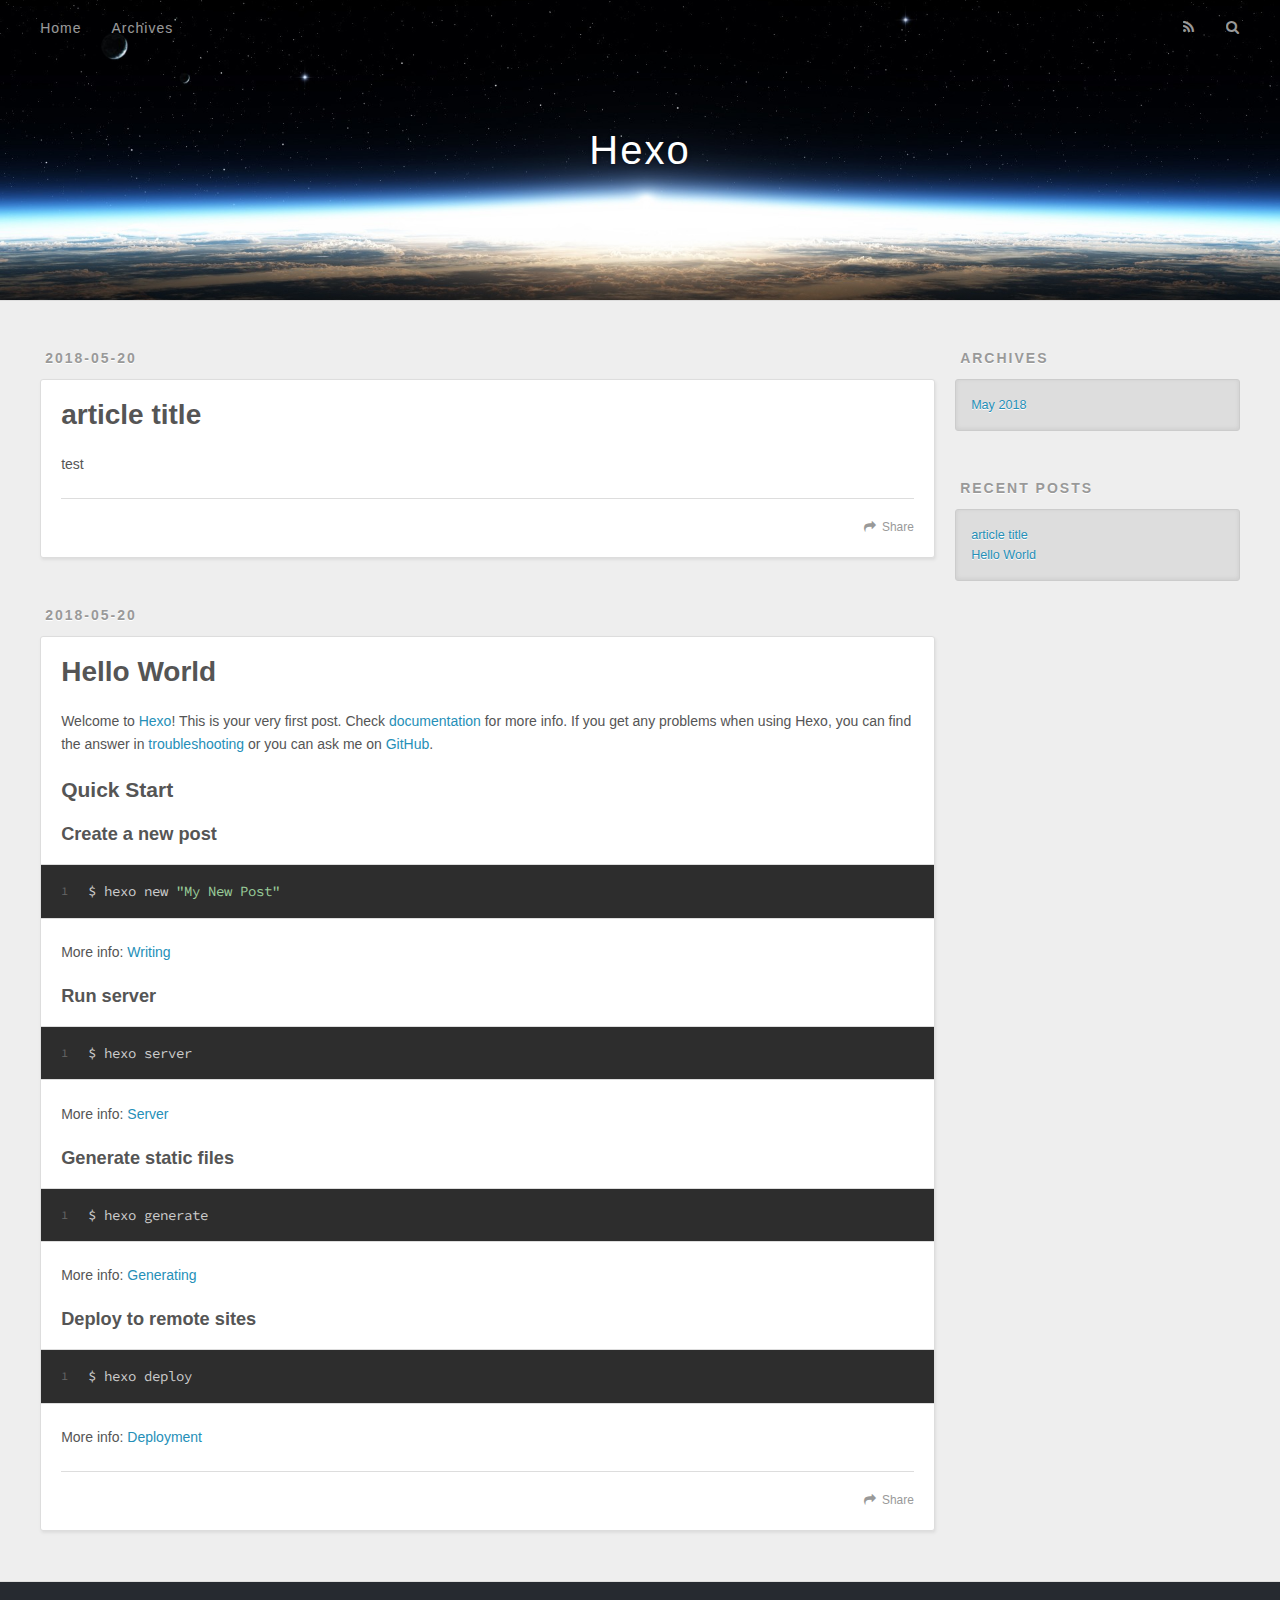
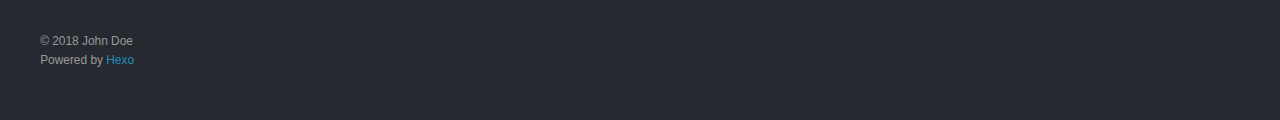
==== index.html @ f08190e4 "Site updated: 2018-05-20 13:40:08" ====
<!DOCTYPE html>
<html>
<head>
  <meta charset="utf-8">
  

  
  <title>Hexo</title>
  <meta name="viewport" content="width=device-width, initial-scale=1, maximum-scale=1">
  <meta property="og:type" content="website">
<meta property="og:title" content="Hexo">
<meta property="og:url" content="http://yoursite.com/index.html">
<meta property="og:site_name" content="Hexo">
<meta property="og:locale" content="default">
<meta name="twitter:card" content="summary">
<meta name="twitter:title" content="Hexo">
  
    <link rel="alternate" href="/atom.xml" title="Hexo" type="application/atom+xml">
  
  
    <link rel="icon" href="/favicon.png">
  
  
    <link href="//fonts.googleapis.com/css?family=Source+Code+Pro" rel="stylesheet" type="text/css">
  
  <link rel="stylesheet" href="/css/style.css">
</head>

<body>
  <div id="container">
    <div id="wrap">
      <header id="header">
  <div id="banner"></div>
  <div id="header-outer" class="outer">
    <div id="header-title" class="inner">
      <h1 id="logo-wrap">
        <a href="/" id="logo">Hexo</a>
      </h1>
      
    </div>
    <div id="header-inner" class="inner">
      <nav id="main-nav">
        <a id="main-nav-toggle" class="nav-icon"></a>
        
          <a class="main-nav-link" href="/">Home</a>
        
          <a class="main-nav-link" href="/archives">Archives</a>
        
      </nav>
      <nav id="sub-nav">
        
          <a id="nav-rss-link" class="nav-icon" href="/atom.xml" title="RSS Feed"></a>
        
        <a id="nav-search-btn" class="nav-icon" title="Search"></a>
      </nav>
      <div id="search-form-wrap">
        <form action="//google.com/search" method="get" accept-charset="UTF-8" class="search-form"><input type="search" name="q" class="search-form-input" placeholder="Search"><button type="submit" class="search-form-submit">&#xF002;</button><input type="hidden" name="sitesearch" value="http://yoursite.com"></form>
      </div>
    </div>
  </div>
</header>
      <div class="outer">
        <section id="main">
  
    <article id="post-article-title" class="article article-type-post" itemscope itemprop="blogPost">
  <div class="article-meta">
    <a href="/2018/05/20/article-title/" class="article-date">
  <time datetime="2018-05-20T03:40:12.000Z" itemprop="datePublished">2018-05-20</time>
</a>
    
  </div>
  <div class="article-inner">
    
    
      <header class="article-header">
        
  
    <h1 itemprop="name">
      <a class="article-title" href="/2018/05/20/article-title/">article title</a>
    </h1>
  

      </header>
    
    <div class="article-entry" itemprop="articleBody">
      
        <p>test</p>

      
    </div>
    <footer class="article-footer">
      <a data-url="http://yoursite.com/2018/05/20/article-title/" data-id="cjhee7h0900003k5gixv6c2bw" class="article-share-link">Share</a>
      
      
    </footer>
  </div>
  
</article>


  
    <article id="post-hello-world" class="article article-type-post" itemscope itemprop="blogPost">
  <div class="article-meta">
    <a href="/2018/05/20/hello-world/" class="article-date">
  <time datetime="2018-05-20T02:24:58.863Z" itemprop="datePublished">2018-05-20</time>
</a>
    
  </div>
  <div class="article-inner">
    
    
      <header class="article-header">
        
  
    <h1 itemprop="name">
      <a class="article-title" href="/2018/05/20/hello-world/">Hello World</a>
    </h1>
  

      </header>
    
    <div class="article-entry" itemprop="articleBody">
      
        <p>Welcome to <a href="https://hexo.io/" target="_blank" rel="noopener">Hexo</a>! This is your very first post. Check <a href="https://hexo.io/docs/" target="_blank" rel="noopener">documentation</a> for more info. If you get any problems when using Hexo, you can find the answer in <a href="https://hexo.io/docs/troubleshooting.html" target="_blank" rel="noopener">troubleshooting</a> or you can ask me on <a href="https://github.com/hexojs/hexo/issues" target="_blank" rel="noopener">GitHub</a>.</p>
<h2 id="Quick-Start"><a href="#Quick-Start" class="headerlink" title="Quick Start"></a>Quick Start</h2><h3 id="Create-a-new-post"><a href="#Create-a-new-post" class="headerlink" title="Create a new post"></a>Create a new post</h3><figure class="highlight bash"><table><tr><td class="gutter"><pre><span class="line">1</span><br></pre></td><td class="code"><pre><span class="line">$ hexo new <span class="string">"My New Post"</span></span><br></pre></td></tr></table></figure>
<p>More info: <a href="https://hexo.io/docs/writing.html" target="_blank" rel="noopener">Writing</a></p>
<h3 id="Run-server"><a href="#Run-server" class="headerlink" title="Run server"></a>Run server</h3><figure class="highlight bash"><table><tr><td class="gutter"><pre><span class="line">1</span><br></pre></td><td class="code"><pre><span class="line">$ hexo server</span><br></pre></td></tr></table></figure>
<p>More info: <a href="https://hexo.io/docs/server.html" target="_blank" rel="noopener">Server</a></p>
<h3 id="Generate-static-files"><a href="#Generate-static-files" class="headerlink" title="Generate static files"></a>Generate static files</h3><figure class="highlight bash"><table><tr><td class="gutter"><pre><span class="line">1</span><br></pre></td><td class="code"><pre><span class="line">$ hexo generate</span><br></pre></td></tr></table></figure>
<p>More info: <a href="https://hexo.io/docs/generating.html" target="_blank" rel="noopener">Generating</a></p>
<h3 id="Deploy-to-remote-sites"><a href="#Deploy-to-remote-sites" class="headerlink" title="Deploy to remote sites"></a>Deploy to remote sites</h3><figure class="highlight bash"><table><tr><td class="gutter"><pre><span class="line">1</span><br></pre></td><td class="code"><pre><span class="line">$ hexo deploy</span><br></pre></td></tr></table></figure>
<p>More info: <a href="https://hexo.io/docs/deployment.html" target="_blank" rel="noopener">Deployment</a></p>

      
    </div>
    <footer class="article-footer">
      <a data-url="http://yoursite.com/2018/05/20/hello-world/" data-id="cjhee7h0e00013k5gz6zz04v9" class="article-share-link">Share</a>
      
      
    </footer>
  </div>
  
</article>


  


</section>
        
          <aside id="sidebar">
  
    

  
    

  
    
  
    
  <div class="widget-wrap">
    <h3 class="widget-title">Archives</h3>
    <div class="widget">
      <ul class="archive-list"><li class="archive-list-item"><a class="archive-list-link" href="/archives/2018/05/">May 2018</a></li></ul>
    </div>
  </div>


  
    
  <div class="widget-wrap">
    <h3 class="widget-title">Recent Posts</h3>
    <div class="widget">
      <ul>
        
          <li>
            <a href="/2018/05/20/article-title/">article title</a>
          </li>
        
          <li>
            <a href="/2018/05/20/hello-world/">Hello World</a>
          </li>
        
      </ul>
    </div>
  </div>

  
</aside>
        
      </div>
      <footer id="footer">
  
  <div class="outer">
    <div id="footer-info" class="inner">
      &copy; 2018 John Doe<br>
      Powered by <a href="http://hexo.io/" target="_blank">Hexo</a>
    </div>
  </div>
</footer>
    </div>
    <nav id="mobile-nav">
  
    <a href="/" class="mobile-nav-link">Home</a>
  
    <a href="/archives" class="mobile-nav-link">Archives</a>
  
</nav>
    

<script src="//ajax.googleapis.com/ajax/libs/jquery/2.0.3/jquery.min.js"></script>


  <link rel="stylesheet" href="/fancybox/jquery.fancybox.css">
  <script src="/fancybox/jquery.fancybox.pack.js"></script>


<script src="/js/script.js"></script>



  </div>
</body>
</html>
---- css/style.css ----
body {
  width: 100%;
}
body:before,
body:after {
  content: "";
  display: table;
}
body:after {
  clear: both;
}
html,
body,
div,
span,
applet,
object,
iframe,
h1,
h2,
h3,
h4,
h5,
h6,
p,
blockquote,
pre,
a,
abbr,
acronym,
address,
big,
cite,
code,
del,
dfn,
em,
img,
ins,
kbd,
q,
s,
samp,
small,
strike,
strong,
sub,
sup,
tt,
var,
dl,
dt,
dd,
ol,
ul,
li,
fieldset,
form,
label,
legend,
table,
caption,
tbody,
tfoot,
thead,
tr,
th,
td {
  margin: 0;
  padding: 0;
  border: 0;
  outline: 0;
  font-weight: inherit;
  font-style: inherit;
  font-family: inherit;
  font-size: 100%;
  vertical-align: baseline;
}
body {
  line-height: 1;
  color: #000;
  background: #fff;
}
ol,
ul {
  list-style: none;
}
table {
  border-collapse: separate;
  border-spacing: 0;
  vertical-align: middle;
}
caption,
th,
td {
  text-align: left;
  font-weight: normal;
  vertical-align: middle;
}
a img {
  border: none;
}
input,
button {
  margin: 0;
  padding: 0;
}
input::-moz-focus-inner,
button::-moz-focus-inner {
  border: 0;
  padding: 0;
}
@font-face {
  font-family: FontAwesome;
  font-style: normal;
  font-weight: normal;
  src: url("fonts/fontawesome-webfont.eot?v=#4.0.3");
  src: url("fonts/fontawesome-webfont.eot?#iefix&v=#4.0.3") format("embedded-opentype"), url("fonts/fontawesome-webfont.woff?v=#4.0.3") format("woff"), url("fonts/fontawesome-webfont.ttf?v=#4.0.3") format("truetype"), url("fonts/fontawesome-webfont.svg#fontawesomeregular?v=#4.0.3") format("svg");
}
html,
body,
#container {
  height: 100%;
}
body {
  background: #eee;
  font: 14px -apple-system, BlinkMacSystemFont, "Segoe UI", "Roboto", "Oxygen", "Ubuntu", "Cantarell", "Fira Sans", "Droid Sans", "Helvetica Neue", sans-serif;
  -webkit-text-size-adjust: 100%;
}
.outer {
  max-width: 1220px;
  margin: 0 auto;
  padding: 0 20px;
}
.outer:before,
.outer:after {
  content: "";
  display: table;
}
.outer:after {
  clear: both;
}
.inner {
  display: inline;
  float: left;
  width: 98.33333333333333%;
  margin: 0 0.833333333333333%;
}
.left,
.alignleft {
  float: left;
}
.right,
.alignright {
  float: right;
}
.clear {
  clear: both;
}
#container {
  position: relative;
}
.mobile-nav-on {
  overflow: hidden;
}
#wrap {
  height: 100%;
  width: 100%;
  position: absolute;
  top: 0;
  left: 0;
  -webkit-transition: 0.2s ease-out;
  -moz-transition: 0.2s ease-out;
  -ms-transition: 0.2s ease-out;
  transition: 0.2s ease-out;
  z-index: 1;
  background: #eee;
}
.mobile-nav-on #wrap {
  left: 280px;
}
@media screen and (min-width: 768px) {
  #main {
    display: inline;
    float: left;
    width: 73.33333333333333%;
    margin: 0 0.833333333333333%;
  }
}
.article-date,
.article-category-link,
.archive-year,
.widget-title {
  text-decoration: none;
  text-transform: uppercase;
  letter-spacing: 2px;
  color: #999;
  margin-bottom: 1em;
  margin-left: 5px;
  line-height: 1em;
  text-shadow: 0 1px #fff;
  font-weight: bold;
}
.article-inner,
.archive-article-inner {
  background: #fff;
  -webkit-box-shadow: 1px 2px 3px #ddd;
  box-shadow: 1px 2px 3px #ddd;
  border: 1px solid #ddd;
  border-radius: 3px;
}
.article-entry h1,
.widget h1 {
  font-size: 2em;
}
.article-entry h2,
.widget h2 {
  font-size: 1.5em;
}
.article-entry h3,
.widget h3 {
  font-size: 1.3em;
}
.article-entry h4,
.widget h4 {
  font-size: 1.2em;
}
.article-entry h5,
.widget h5 {
  font-size: 1em;
}
.article-entry h6,
.widget h6 {
  font-size: 1em;
  color: #999;
}
.article-entry hr,
.widget hr {
  border: 1px dashed #ddd;
}
.article-entry strong,
.widget strong {
  font-weight: bold;
}
.article-entry em,
.widget em,
.article-entry cite,
.widget cite {
  font-style: italic;
}
.article-entry sup,
.widget sup,
.article-entry sub,
.widget sub {
  font-size: 0.75em;
  line-height: 0;
  position: relative;
  vertical-align: baseline;
}
.article-entry sup,
.widget sup {
  top: -0.5em;
}
.article-entry sub,
.widget sub {
  bottom: -0.2em;
}
.article-entry small,
.widget small {
  font-size: 0.85em;
}
.article-entry acronym,
.widget acronym,
.article-entry abbr,
.widget abbr {
  border-bottom: 1px dotted;
}
.article-entry ul,
.widget ul,
.article-entry ol,
.widget ol,
.article-entry dl,
.widget dl {
  margin: 0 20px;
  line-height: 1.6em;
}
.article-entry ul ul,
.widget ul ul,
.article-entry ol ul,
.widget ol ul,
.article-entry ul ol,
.widget ul ol,
.article-entry ol ol,
.widget ol ol {
  margin-top: 0;
  margin-bottom: 0;
}
.article-entry ul,
.widget ul {
  list-style: disc;
}
.article-entry ol,
.widget ol {
  list-style: decimal;
}
.article-entry dt,
.widget dt {
  font-weight: bold;
}
#header {
  height: 300px;
  position: relative;
  border-bottom: 1px solid #ddd;
}
#header:before,
#header:after {
  content: "";
  position: absolute;
  left: 0;
  right: 0;
  height: 40px;
}
#header:before {
  top: 0;
  background: -webkit-linear-gradient(rgba(0,0,0,0.2), transparent);
  background: -moz-linear-gradient(rgba(0,0,0,0.2), transparent);
  background: -ms-linear-gradient(rgba(0,0,0,0.2), transparent);
  background: linear-gradient(rgba(0,0,0,0.2), transparent);
}
#header:after {
  bottom: 0;
  background: -webkit-linear-gradient(transparent, rgba(0,0,0,0.2));
  background: -moz-linear-gradient(transparent, rgba(0,0,0,0.2));
  background: -ms-linear-gradient(transparent, rgba(0,0,0,0.2));
  background: linear-gradient(transparent, rgba(0,0,0,0.2));
}
#header-outer {
  height: 100%;
  position: relative;
}
#header-inner {
  position: relative;
  overflow: hidden;
}
#banner {
  position: absolute;
  top: 0;
  left: 0;
  width: 100%;
  height: 100%;
  background: url("images/banner.jpg") center #000;
  -webkit-background-size: cover;
  -moz-background-size: cover;
  background-size: cover;
  z-index: -1;
}
#header-title {
  text-align: center;
  height: 40px;
  position: absolute;
  top: 50%;
  left: 0;
  margin-top: -20px;
}
#logo,
#subtitle {
  text-decoration: none;
  color: #fff;
  font-weight: 300;
  text-shadow: 0 1px 4px rgba(0,0,0,0.3);
}
#logo {
  font-size: 40px;
  line-height: 40px;
  letter-spacing: 2px;
}
#subtitle {
  font-size: 16px;
  line-height: 16px;
  letter-spacing: 1px;
}
#subtitle-wrap {
  margin-top: 16px;
}
#main-nav {
  float: left;
  margin-left: -15px;
}
.nav-icon,
.main-nav-link {
  float: left;
  color: #fff;
  opacity: 0.6;
  text-decoration: none;
  text-shadow: 0 1px rgba(0,0,0,0.2);
  -webkit-transition: opacity 0.2s;
  -moz-transition: opacity 0.2s;
  -ms-transition: opacity 0.2s;
  transition: opacity 0.2s;
  display: block;
  padding: 20px 15px;
}
.nav-icon:hover,
.main-nav-link:hover {
  opacity: 1;
}
.nav-icon {
  font-family: FontAwesome;
  text-align: center;
  font-size: 14px;
  width: 14px;
  height: 14px;
  padding: 20px 15px;
  position: relative;
  cursor: pointer;
}
.main-nav-link {
  font-weight: 300;
  letter-spacing: 1px;
}
@media screen and (max-width: 479px) {
  .main-nav-link {
    display: none;
  }
}
#main-nav-toggle {
  display: none;
}
#main-nav-toggle:before {
  content: "\f0c9";
}
@media screen and (max-width: 479px) {
  #main-nav-toggle {
    display: block;
  }
}
#sub-nav {
  float: right;
  margin-right: -15px;
}
#nav-rss-link:before {
  content: "\f09e";
}
#nav-search-btn:before {
  content: "\f002";
}
#search-form-wrap {
  position: absolute;
  top: 15px;
  width: 150px;
  height: 30px;
  right: -150px;
  opacity: 0;
  -webkit-transition: 0.2s ease-out;
  -moz-transition: 0.2s ease-out;
  -ms-transition: 0.2s ease-out;
  transition: 0.2s ease-out;
}
#search-form-wrap.on {
  opacity: 1;
  right: 0;
}
@media screen and (max-width: 479px) {
  #search-form-wrap {
    width: 100%;
    right: -100%;
  }
}
.search-form {
  position: absolute;
  top: 0;
  left: 0;
  right: 0;
  background: #fff;
  padding: 5px 15px;
  border-radius: 15px;
  -webkit-box-shadow: 0 0 10px rgba(0,0,0,0.3);
  box-shadow: 0 0 10px rgba(0,0,0,0.3);
}
.search-form-input {
  border: none;
  background: none;
  color: #555;
  width: 100%;
  font: 13px -apple-system, BlinkMacSystemFont, "Segoe UI", "Roboto", "Oxygen", "Ubuntu", "Cantarell", "Fira Sans", "Droid Sans", "Helvetica Neue", sans-serif;
  outline: none;
}
.search-form-input::-webkit-search-results-decoration,
.search-form-input::-webkit-search-cancel-button {
  -webkit-appearance: none;
}
.search-form-submit {
  position: absolute;
  top: 50%;
  right: 10px;
  margin-top: -7px;
  font: 13px FontAwesome;
  border: none;
  background: none;
  color: #bbb;
  cursor: pointer;
}
.search-form-submit:hover,
.search-form-submit:focus {
  color: #777;
}
.article {
  margin: 50px 0;
}
.article-inner {
  overflow: hidden;
}
.article-meta:before,
.article-meta:after {
  content: "";
  display: table;
}
.article-meta:after {
  clear: both;
}
.article-date {
  float: left;
}
.article-category {
  float: left;
  line-height: 1em;
  color: #ccc;
  text-shadow: 0 1px #fff;
  margin-left: 8px;
}
.article-category:before {
  content: "\2022";
}
.article-category-link {
  margin: 0 12px 1em;
}
.article-header {
  padding: 20px 20px 0;
}
.article-title {
  text-decoration: none;
  font-size: 2em;
  font-weight: bold;
  color: #555;
  line-height: 1.1em;
  -webkit-transition: color 0.2s;
  -moz-transition: color 0.2s;
  -ms-transition: color 0.2s;
  transition: color 0.2s;
}
a.article-title:hover {
  color: #258fb8;
}
.article-entry {
  color: #555;
  padding: 0 20px;
}
.article-entry:before,
.article-entry:after {
  content: "";
  display: table;
}
.article-entry:after {
  clear: both;
}
.article-entry p,
.article-entry table {
  line-height: 1.6em;
  margin: 1.6em 0;
}
.article-entry h1,
.article-entry h2,
.article-entry h3,
.article-entry h4,
.article-entry h5,
.article-entry h6 {
  font-weight: bold;
}
.article-entry h1,
.article-entry h2,
.article-entry h3,
.article-entry h4,
.article-entry h5,
.article-entry h6 {
  line-height: 1.1em;
  margin: 1.1em 0;
}
.article-entry a {
  color: #258fb8;
  text-decoration: none;
}
.article-entry a:hover {
  text-decoration: underline;
}
.article-entry ul,
.article-entry ol,
.article-entry dl {
  margin-top: 1.6em;
  margin-bottom: 1.6em;
}
.article-entry img,
.article-entry video {
  max-width: 100%;
  height: auto;
  display: block;
  margin: auto;
}
.article-entry iframe {
  border: none;
}
.article-entry table {
  width: 100%;
  border-collapse: collapse;
  border-spacing: 0;
}
.article-entry th {
  font-weight: bold;
  border-bottom: 3px solid #ddd;
  padding-bottom: 0.5em;
}
.article-entry td {
  border-bottom: 1px solid #ddd;
  padding: 10px 0;
}
.article-entry blockquote {
  font-family: Georgia, "Times New Roman", serif;
  font-size: 1.4em;
  margin: 1.6em 20px;
  text-align: center;
}
.article-entry blockquote footer {
  font-size: 14px;
  margin: 1.6em 0;
  font-family: -apple-system, BlinkMacSystemFont, "Segoe UI", "Roboto", "Oxygen", "Ubuntu", "Cantarell", "Fira Sans", "Droid Sans", "Helvetica Neue", sans-serif;
}
.article-entry blockquote footer cite:before {
  content: "—";
  padding: 0 0.5em;
}
.article-entry .pullquote {
  text-align: left;
  width: 45%;
  margin: 0;
}
.article-entry .pullquote.left {
  margin-left: 0.5em;
  margin-right: 1em;
}
.article-entry .pullquote.right {
  margin-right: 0.5em;
  margin-left: 1em;
}
.article-entry .caption {
  color: #999;
  display: block;
  font-size: 0.9em;
  margin-top: 0.5em;
  position: relative;
  text-align: center;
}
.article-entry .video-container {
  position: relative;
  padding-top: 56.25%;
  height: 0;
  overflow: hidden;
}
.article-entry .video-container iframe,
.article-entry .video-container object,
.article-entry .video-container embed {
  position: absolute;
  top: 0;
  left: 0;
  width: 100%;
  height: 100%;
  margin-top: 0;
}
.article-more-link a {
  display: inline-block;
  line-height: 1em;
  padding: 6px 15px;
  border-radius: 15px;
  background: #eee;
  color: #999;
  text-shadow: 0 1px #fff;
  text-decoration: none;
}
.article-more-link a:hover {
  background: #258fb8;
  color: #fff;
  text-decoration: none;
  text-shadow: 0 1px #1e7293;
}
.article-footer {
  font-size: 0.85em;
  line-height: 1.6em;
  border-top: 1px solid #ddd;
  padding-top: 1.6em;
  margin: 0 20px 20px;
}
.article-footer:before,
.article-footer:after {
  content: "";
  display: table;
}
.article-footer:after {
  clear: both;
}
.article-footer a {
  color: #999;
  text-decoration: none;
}
.article-footer a:hover {
  color: #555;
}
.article-tag-list-item {
  float: left;
  margin-right: 10px;
}
.article-tag-list-link:before {
  content: "#";
}
.article-comment-link {
  float: right;
}
.article-comment-link:before {
  content: "\f075";
  font-family: FontAwesome;
  padding-right: 8px;
}
.article-share-link {
  cursor: pointer;
  float: right;
  margin-left: 20px;
}
.article-share-link:before {
  content: "\f064";
  font-family: FontAwesome;
  padding-right: 6px;
}
#article-nav {
  position: relative;
}
#article-nav:before,
#article-nav:after {
  content: "";
  display: table;
}
#article-nav:after {
  clear: both;
}
@media screen and (min-width: 768px) {
  #article-nav {
    margin: 50px 0;
  }
  #article-nav:before {
    width: 8px;
    height: 8px;
    position: absolute;
    top: 50%;
    left: 50%;
    margin-top: -4px;
    margin-left: -4px;
    content: "";
    border-radius: 50%;
    background: #ddd;
    -webkit-box-shadow: 0 1px 2px #fff;
    box-shadow: 0 1px 2px #fff;
  }
}
.article-nav-link-wrap {
  text-decoration: none;
  text-shadow: 0 1px #fff;
  color: #999;
  -webkit-box-sizing: border-box;
  -moz-box-sizing: border-box;
  box-sizing: border-box;
  margin-top: 50px;
  text-align: center;
  display: block;
}
.article-nav-link-wrap:hover {
  color: #555;
}
@media screen and (min-width: 768px) {
  .article-nav-link-wrap {
    width: 50%;
    margin-top: 0;
  }
}
@media screen and (min-width: 768px) {
  #article-nav-newer {
    float: left;
    text-align: right;
    padding-right: 20px;
  }
}
@media screen and (min-width: 768px) {
  #article-nav-older {
    float: right;
    text-align: left;
    padding-left: 20px;
  }
}
.article-nav-caption {
  text-transform: uppercase;
  letter-spacing: 2px;
  color: #ddd;
  line-height: 1em;
  font-weight: bold;
}
#article-nav-newer .article-nav-caption {
  margin-right: -2px;
}
.article-nav-title {
  font-size: 0.85em;
  line-height: 1.6em;
  margin-top: 0.5em;
}
.article-share-box {
  position: absolute;
  display: none;
  background: #fff;
  -webkit-box-shadow: 1px 2px 10px rgba(0,0,0,0.2);
  box-shadow: 1px 2px 10px rgba(0,0,0,0.2);
  border-radius: 3px;
  margin-left: -145px;
  overflow: hidden;
  z-index: 1;
}
.article-share-box.on {
  display: block;
}
.article-share-input {
  width: 100%;
  background: none;
  -webkit-box-sizing: border-box;
  -moz-box-sizing: border-box;
  box-sizing: border-box;
  font: 14px -apple-system, BlinkMacSystemFont, "Segoe UI", "Roboto", "Oxygen", "Ubuntu", "Cantarell", "Fira Sans", "Droid Sans", "Helvetica Neue", sans-serif;
  padding: 0 15px;
  color: #555;
  outline: none;
  border: 1px solid #ddd;
  border-radius: 3px 3px 0 0;
  height: 36px;
  line-height: 36px;
}
.article-share-links {
  background: #eee;
}
.article-share-links:before,
.article-share-links:after {
  content: "";
  display: table;
}
.article-share-links:after {
  clear: both;
}
.article-share-twitter,
.article-share-facebook,
.article-share-pinterest,
.article-share-google {
  width: 50px;
  height: 36px;
  display: block;
  float: left;
  position: relative;
  color: #999;
  text-shadow: 0 1px #fff;
}
.article-share-twitter:before,
.article-share-facebook:before,
.article-share-pinterest:before,
.article-share-google:before {
  font-size: 20px;
  font-family: FontAwesome;
  width: 20px;
  height: 20px;
  position: absolute;
  top: 50%;
  left: 50%;
  margin-top: -10px;
  margin-left: -10px;
  text-align: center;
}
.article-share-twitter:hover,
.article-share-facebook:hover,
.article-share-pinterest:hover,
.article-share-google:hover {
  color: #fff;
}
.article-share-twitter:before {
  content: "\f099";
}
.article-share-twitter:hover {
  background: #00aced;
  text-shadow: 0 1px #008abe;
}
.article-share-facebook:before {
  content: "\f09a";
}
.article-share-facebook:hover {
  background: #3b5998;
  text-shadow: 0 1px #2f477a;
}
.article-share-pinterest:before {
  content: "\f0d2";
}
.article-share-pinterest:hover {
  background: #cb2027;
  text-shadow: 0 1px #a21a1f;
}
.article-share-google:before {
  content: "\f0d5";
}
.article-share-google:hover {
  background: #dd4b39;
  text-shadow: 0 1px #be3221;
}
.article-gallery {
  background: #000;
  position: relative;
}
.article-gallery-photos {
  position: relative;
  overflow: hidden;
}
.article-gallery-img {
  display: none;
  max-width: 100%;
}
.article-gallery-img:first-child {
  display: block;
}
.article-gallery-img.loaded {
  position: absolute;
  display: block;
}
.article-gallery-img img {
  display: block;
  max-width: 100%;
  margin: 0 auto;
}
#comments {
  background: #fff;
  -webkit-box-shadow: 1px 2px 3px #ddd;
  box-shadow: 1px 2px 3px #ddd;
  padding: 20px;
  border: 1px solid #ddd;
  border-radius: 3px;
  margin: 50px 0;
}
#comments a {
  color: #258fb8;
}
.archives-wrap {
  margin: 50px 0;
}
.archives:before,
.archives:after {
  content: "";
  display: table;
}
.archives:after {
  clear: both;
}
.archive-year-wrap {
  margin-bottom: 1em;
}
.archives {
  -webkit-column-gap: 10px;
  -moz-column-gap: 10px;
  column-gap: 10px;
}
@media screen and (min-width: 480px) and (max-width: 767px) {
  .archives {
    -webkit-column-count: 2;
    -moz-column-count: 2;
    column-count: 2;
  }
}
@media screen and (min-width: 768px) {
  .archives {
    -webkit-column-count: 3;
    -moz-column-count: 3;
    column-count: 3;
  }
}
.archive-article {
  -webkit-column-break-inside: avoid;
  page-break-inside: avoid;
  overflow: hidden;
  break-inside: avoid-column;
}
.archive-article-inner {
  padding: 10px;
  margin-bottom: 15px;
}
.archive-article-title {
  text-decoration: none;
  font-weight: bold;
  color: #555;
  -webkit-transition: color 0.2s;
  -moz-transition: color 0.2s;
  -ms-transition: color 0.2s;
  transition: color 0.2s;
  line-height: 1.6em;
}
.archive-article-title:hover {
  color: #258fb8;
}
.archive-article-footer {
  margin-top: 1em;
}
.archive-article-date {
  color: #999;
  text-decoration: none;
  font-size: 0.85em;
  line-height: 1em;
  margin-bottom: 0.5em;
  display: block;
}
#page-nav {
  margin: 50px auto;
  background: #fff;
  -webkit-box-shadow: 1px 2px 3px #ddd;
  box-shadow: 1px 2px 3px #ddd;
  border: 1px solid #ddd;
  border-radius: 3px;
  text-align: center;
  color: #999;
  overflow: hidden;
}
#page-nav:before,
#page-nav:after {
  content: "";
  display: table;
}
#page-nav:after {
  clear: both;
}
#page-nav a,
#page-nav span {
  padding: 10px 20px;
  line-height: 1;
  height: 2ex;
}
#page-nav a {
  color: #999;
  text-decoration: none;
}
#page-nav a:hover {
  background: #999;
  color: #fff;
}
#page-nav .prev {
  float: left;
}
#page-nav .next {
  float: right;
}
#page-nav .page-number {
  display: inline-block;
}
@media screen and (max-width: 479px) {
  #page-nav .page-number {
    display: none;
  }
}
#page-nav .current {
  color: #555;
  font-weight: bold;
}
#page-nav .space {
  color: #ddd;
}
#footer {
  background: #262a30;
  padding: 50px 0;
  border-top: 1px solid #ddd;
  color: #999;
}
#footer a {
  color: #258fb8;
  text-decoration: none;
}
#footer a:hover {
  text-decoration: underline;
}
#footer-info {
  line-height: 1.6em;
  font-size: 0.85em;
}
.article-entry pre,
.article-entry .highlight {
  background: #2d2d2d;
  margin: 0 -20px;
  padding: 15px 20px;
  border-style: solid;
  border-color: #ddd;
  border-width: 1px 0;
  overflow: auto;
  color: #ccc;
  line-height: 22.400000000000002px;
}
.article-entry .highlight .gutter pre,
.article-entry .gist .gist-file .gist-data .line-numbers {
  color: #666;
  font-size: 0.85em;
}
.article-entry pre,
.article-entry code {
  font-family: "Source Code Pro", Consolas, Monaco, Menlo, Consolas, monospace;
}
.article-entry code {
  background: #eee;
  text-shadow: 0 1px #fff;
  padding: 0 0.3em;
}
.article-entry pre code {
  background: none;
  text-shadow: none;
  padding: 0;
}
.article-entry .highlight pre {
  border: none;
  margin: 0;
  padding: 0;
}
.article-entry .highlight table {
  margin: 0;
  width: auto;
}
.article-entry .highlight td {
  border: none;
  padding: 0;
}
.article-entry .highlight figcaption {
  font-size: 0.85em;
  color: #999;
  line-height: 1em;
  margin-bottom: 1em;
}
.article-entry .highlight figcaption:before,
.article-entry .highlight figcaption:after {
  content: "";
  display: table;
}
.article-entry .highlight figcaption:after {
  clear: both;
}
.article-entry .highlight figcaption a {
  float: right;
}
.article-entry .highlight .gutter pre {
  text-align: right;
  padding-right: 20px;
}
.article-entry .highlight .line {
  height: 22.400000000000002px;
}
.article-entry .highlight .line.marked {
  background: #515151;
}
.article-entry .gist {
  margin: 0 -20px;
  border-style: solid;
  border-color: #ddd;
  border-width: 1px 0;
  background: #2d2d2d;
  padding: 15px 20px 15px 0;
}
.article-entry .gist .gist-file {
  border: none;
  font-family: "Source Code Pro", Consolas, Monaco, Menlo, Consolas, monospace;
  margin: 0;
}
.article-entry .gist .gist-file .gist-data {
  background: none;
  border: none;
}
.article-entry .gist .gist-file .gist-data .line-numbers {
  background: none;
  border: none;
  padding: 0 20px 0 0;
}
.article-entry .gist .gist-file .gist-data .line-data {
  padding: 0 !important;
}
.article-entry .gist .gist-file .highlight {
  margin: 0;
  padding: 0;
  border: none;
}
.article-entry .gist .gist-file .gist-meta {
  background: #2d2d2d;
  color: #999;
  font: 0.85em -apple-system, BlinkMacSystemFont, "Segoe UI", "Roboto", "Oxygen", "Ubuntu", "Cantarell", "Fira Sans", "Droid Sans", "Helvetica Neue", sans-serif;
  text-shadow: 0 0;
  padding: 0;
  margin-top: 1em;
  margin-left: 20px;
}
.article-entry .gist .gist-file .gist-meta a {
  color: #258fb8;
  font-weight: normal;
}
.article-entry .gist .gist-file .gist-meta a:hover {
  text-decoration: underline;
}
pre .comment,
pre .title {
  color: #999;
}
pre .variable,
pre .attribute,
pre .tag,
pre .regexp,
pre .ruby .constant,
pre .xml .tag .title,
pre .xml .pi,
pre .xml .doctype,
pre .html .doctype,
pre .css .id,
pre .css .class,
pre .css .pseudo {
  color: #f2777a;
}
pre .number,
pre .preprocessor,
pre .built_in,
pre .literal,
pre .params,
pre .constant {
  color: #f99157;
}
pre .class,
pre .ruby .class .title,
pre .css .rules .attribute {
  color: #9c9;
}
pre .string,
pre .value,
pre .inheritance,
pre .header,
pre .ruby .symbol,
pre .xml .cdata {
  color: #9c9;
}
pre .css .hexcolor {
  color: #6cc;
}
pre .function,
pre .python .decorator,
pre .python .title,
pre .ruby .function .title,
pre .ruby .title .keyword,
pre .perl .sub,
pre .javascript .title,
pre .coffeescript .title {
  color: #69c;
}
pre .keyword,
pre .javascript .function {
  color: #c9c;
}
@media screen and (max-width: 479px) {
  #mobile-nav {
    position: absolute;
    top: 0;
    left: 0;
    width: 280px;
    height: 100%;
    background: #191919;
    border-right: 1px solid #fff;
  }
}
@media screen and (max-width: 479px) {
  .mobile-nav-link {
    display: block;
    color: #999;
    text-decoration: none;
    padding: 15px 20px;
    font-weight: bold;
  }
  .mobile-nav-link:hover {
    color: #fff;
  }
}
@media screen and (min-width: 768px) {
  #sidebar {
    display: inline;
    float: left;
    width: 23.333333333333332%;
    margin: 0 0.833333333333333%;
  }
}
.widget-wrap {
  margin: 50px 0;
}
.widget {
  color: #777;
  text-shadow: 0 1px #fff;
  background: #ddd;
  -webkit-box-shadow: 0 -1px 4px #ccc inset;
  box-shadow: 0 -1px 4px #ccc inset;
  border: 1px solid #ccc;
  padding: 15px;
  border-radius: 3px;
}
.widget a {
  color: #258fb8;
  text-decoration: none;
}
.widget a:hover {
  text-decoration: underline;
}
.widget ul ul,
.widget ol ul,
.widget dl ul,
.widget ul ol,
.widget ol ol,
.widget dl ol,
.widget ul dl,
.widget ol dl,
.widget dl dl {
  margin-left: 15px;
  list-style: disc;
}
.widget {
  line-height: 1.6em;
  word-wrap: break-word;
  font-size: 0.9em;
}
.widget ul,
.widget ol {
  list-style: none;
  margin: 0;
}
.widget ul ul,
.widget ol ul,
.widget ul ol,
.widget ol ol {
  margin: 0 20px;
}
.widget ul ul,
.widget ol ul {
  list-style: disc;
}
.widget ul ol,
.widget ol ol {
  list-style: decimal;
}
.category-list-count,
.tag-list-count,
.archive-list-count {
  padding-left: 5px;
  color: #999;
  font-size: 0.85em;
}
.category-list-count:before,
.tag-list-count:before,
.archive-list-count:before {
  content: "(";
}
.category-list-count:after,
.tag-list-count:after,
.archive-list-count:after {
  content: ")";
}
.tagcloud a {
  margin-right: 5px;
  display: inline-block;
}
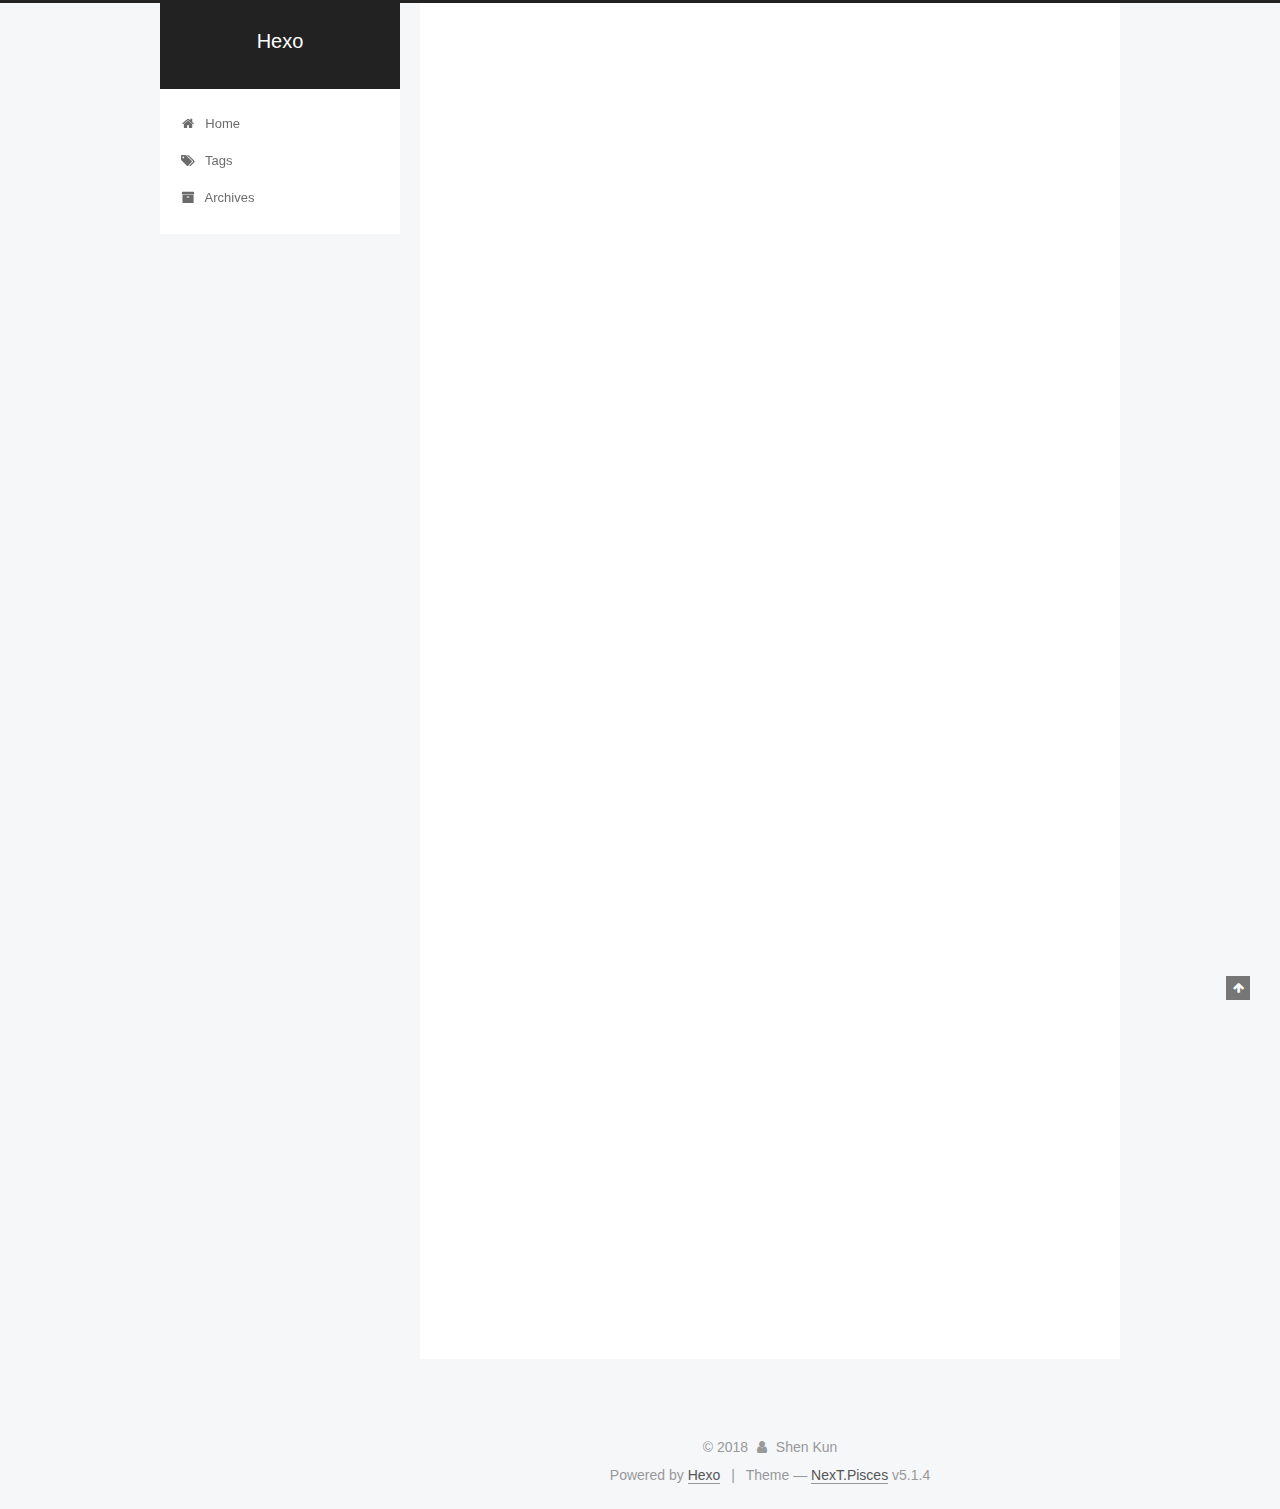
==== commit 38144709: "Site updated: 2018-05-20 14:15:30" ====
--- a/index.html
+++ b/index.html
@@ -1,127 +1,441 @@
 <!DOCTYPE html>
-<html>
+
+
+
+  
+
+
+<html class="theme-next pisces use-motion" lang="">
 <head>
-  <meta charset="utf-8">
-  
-
-  
-  <title>Hexo</title>
-  <meta name="viewport" content="width=device-width, initial-scale=1, maximum-scale=1">
-  <meta property="og:type" content="website">
+  <meta charset="UTF-8"/>
+<meta http-equiv="X-UA-Compatible" content="IE=edge" />
+<meta name="viewport" content="width=device-width, initial-scale=1, maximum-scale=1"/>
+<meta name="theme-color" content="#222">
+
+
+
+
+
+
+
+
+
+<meta http-equiv="Cache-Control" content="no-transform" />
+<meta http-equiv="Cache-Control" content="no-siteapp" />
+
+
+
+
+
+
+
+
+
+
+
+
+
+
+
+
+  
+  
+  <link href="/lib/fancybox/source/jquery.fancybox.css?v=2.1.5" rel="stylesheet" type="text/css" />
+
+
+
+
+
+
+
+<link href="/lib/font-awesome/css/font-awesome.min.css?v=4.6.2" rel="stylesheet" type="text/css" />
+
+<link href="/css/main.css?v=5.1.4" rel="stylesheet" type="text/css" />
+
+
+  <link rel="apple-touch-icon" sizes="180x180" href="/images/apple-touch-icon-next.png?v=5.1.4">
+
+
+  <link rel="icon" type="image/png" sizes="32x32" href="/images/favicon-32x32-next.png?v=5.1.4">
+
+
+  <link rel="icon" type="image/png" sizes="16x16" href="/images/favicon-16x16-next.png?v=5.1.4">
+
+
+  <link rel="mask-icon" href="/images/logo.svg?v=5.1.4" color="#222">
+
+
+
+
+
+  <meta name="keywords" content="Hexo, NexT" />
+
+
+
+
+
+  <link rel="alternate" href="/atom.xml" title="Hexo" type="application/atom+xml" />
+
+
+
+
+
+
+<meta name="description" content="վ�����������">
+<meta property="og:type" content="website">
 <meta property="og:title" content="Hexo">
 <meta property="og:url" content="http://yoursite.com/index.html">
 <meta property="og:site_name" content="Hexo">
+<meta property="og:description" content="վ�����������">
 <meta property="og:locale" content="default">
 <meta name="twitter:card" content="summary">
 <meta name="twitter:title" content="Hexo">
-  
-    <link rel="alternate" href="/atom.xml" title="Hexo" type="application/atom+xml">
-  
-  
-    <link rel="icon" href="/favicon.png">
-  
-  
-    <link href="//fonts.googleapis.com/css?family=Source+Code+Pro" rel="stylesheet" type="text/css">
-  
-  <link rel="stylesheet" href="/css/style.css">
+<meta name="twitter:description" content="վ�����������">
+
+
+
+<script type="text/javascript" id="hexo.configurations">
+  var NexT = window.NexT || {};
+  var CONFIG = {
+    root: '/',
+    scheme: 'Pisces',
+    version: '5.1.4',
+    sidebar: {"position":"left","display":"post","offset":12,"b2t":false,"scrollpercent":false,"onmobile":false},
+    fancybox: true,
+    tabs: true,
+    motion: {"enable":true,"async":false,"transition":{"post_block":"fadeIn","post_header":"slideDownIn","post_body":"slideDownIn","coll_header":"slideLeftIn","sidebar":"slideUpIn"}},
+    duoshuo: {
+      userId: '0',
+      author: 'Author'
+    },
+    algolia: {
+      applicationID: '',
+      apiKey: '',
+      indexName: '',
+      hits: {"per_page":10},
+      labels: {"input_placeholder":"Search for Posts","hits_empty":"We didn't find any results for the search: ${query}","hits_stats":"${hits} results found in ${time} ms"}
+    }
+  };
+</script>
+
+
+
+  <link rel="canonical" href="http://yoursite.com/"/>
+
+
+
+
+
+  <title>Hexo</title>
+  
+
+
+
+
+
+
+
+
 </head>
 
-<body>
-  <div id="container">
-    <div id="wrap">
-      <header id="header">
-  <div id="banner"></div>
-  <div id="header-outer" class="outer">
-    <div id="header-title" class="inner">
-      <h1 id="logo-wrap">
-        <a href="/" id="logo">Hexo</a>
-      </h1>
-      
+<body itemscope itemtype="http://schema.org/WebPage" lang="default">
+
+  
+  
+    
+  
+
+  <div class="container sidebar-position-left 
+  page-home">
+    <div class="headband"></div>
+
+    <header id="header" class="header" itemscope itemtype="http://schema.org/WPHeader">
+      <div class="header-inner"><div class="site-brand-wrapper">
+  <div class="site-meta ">
+    
+
+    <div class="custom-logo-site-title">
+      <a href="/"  class="brand" rel="start">
+        <span class="logo-line-before"><i></i></span>
+        <span class="site-title">Hexo</span>
+        <span class="logo-line-after"><i></i></span>
+      </a>
     </div>
-    <div id="header-inner" class="inner">
-      <nav id="main-nav">
-        <a id="main-nav-toggle" class="nav-icon"></a>
-        
-          <a class="main-nav-link" href="/">Home</a>
-        
-          <a class="main-nav-link" href="/archives">Archives</a>
-        
-      </nav>
-      <nav id="sub-nav">
-        
-          <a id="nav-rss-link" class="nav-icon" href="/atom.xml" title="RSS Feed"></a>
-        
-        <a id="nav-search-btn" class="nav-icon" title="Search"></a>
-      </nav>
-      <div id="search-form-wrap">
-        <form action="//google.com/search" method="get" accept-charset="UTF-8" class="search-form"><input type="search" name="q" class="search-form-input" placeholder="Search"><button type="submit" class="search-form-submit">&#xF002;</button><input type="hidden" name="sitesearch" value="http://yoursite.com"></form>
-      </div>
+      
+        <p class="site-subtitle"></p>
+      
+  </div>
+
+  <div class="site-nav-toggle">
+    <button>
+      <span class="btn-bar"></span>
+      <span class="btn-bar"></span>
+      <span class="btn-bar"></span>
+    </button>
+  </div>
+</div>
+
+<nav class="site-nav">
+  
+
+  
+    <ul id="menu" class="menu">
+      
+        
+        <li class="menu-item menu-item-home">
+          <a href="/" rel="section">
+            
+              <i class="menu-item-icon fa fa-fw fa-home"></i> <br />
+            
+            Home
+          </a>
+        </li>
+      
+        
+        <li class="menu-item menu-item-tags">
+          <a href="/tags/" rel="section">
+            
+              <i class="menu-item-icon fa fa-fw fa-tags"></i> <br />
+            
+            Tags
+          </a>
+        </li>
+      
+        
+        <li class="menu-item menu-item-archives">
+          <a href="/archives/" rel="section">
+            
+              <i class="menu-item-icon fa fa-fw fa-archive"></i> <br />
+            
+            Archives
+          </a>
+        </li>
+      
+
+      
+    </ul>
+  
+
+  
+</nav>
+
+
+
+ </div>
+    </header>
+
+    <main id="main" class="main">
+      <div class="main-inner">
+        <div class="content-wrap">
+          <div id="content" class="content">
+            
+  <section id="posts" class="posts-expand">
+    
+      
+
+  
+
+  
+  
+  
+
+  <article class="post post-type-normal" itemscope itemtype="http://schema.org/Article">
+  
+  
+  
+  <div class="post-block">
+    <link itemprop="mainEntityOfPage" href="http://yoursite.com/2018/05/20/article-title/">
+
+    <span hidden itemprop="author" itemscope itemtype="http://schema.org/Person">
+      <meta itemprop="name" content="Shen Kun">
+      <meta itemprop="description" content="">
+      <meta itemprop="image" content="/images/avatar.gif">
+    </span>
+
+    <span hidden itemprop="publisher" itemscope itemtype="http://schema.org/Organization">
+      <meta itemprop="name" content="Hexo">
+    </span>
+
+    
+      <header class="post-header">
+
+        
+        
+          <h1 class="post-title" itemprop="name headline">
+                
+                <a class="post-title-link" href="/2018/05/20/article-title/" itemprop="url">article title</a></h1>
+        
+
+        <div class="post-meta">
+          <span class="post-time">
+            
+              <span class="post-meta-item-icon">
+                <i class="fa fa-calendar-o"></i>
+              </span>
+              
+                <span class="post-meta-item-text">Posted on</span>
+              
+              <time title="Post created" itemprop="dateCreated datePublished" datetime="2018-05-20T11:40:12+08:00">
+                2018-05-20
+              </time>
+            
+
+            
+
+            
+          </span>
+
+          
+
+          
+            
+          
+
+          
+          
+
+          
+
+          
+
+          
+
+        </div>
+      </header>
+    
+
+    
+    
+    
+    <div class="post-body" itemprop="articleBody">
+
+      
+      
+
+      
+        
+          
+            <p>test</p>
+
+          
+        
+      
     </div>
-  </div>
-</header>
-      <div class="outer">
-        <section id="main">
-  
-    <article id="post-article-title" class="article article-type-post" itemscope itemprop="blogPost">
-  <div class="article-meta">
-    <a href="/2018/05/20/article-title/" class="article-date">
-  <time datetime="2018-05-20T03:40:12.000Z" itemprop="datePublished">2018-05-20</time>
-</a>
-    
-  </div>
-  <div class="article-inner">
-    
-    
-      <header class="article-header">
-        
-  
-    <h1 itemprop="name">
-      <a class="article-title" href="/2018/05/20/article-title/">article title</a>
-    </h1>
-  
-
-      </header>
-    
-    <div class="article-entry" itemprop="articleBody">
-      
-        <p>test</p>
-
-      
-    </div>
-    <footer class="article-footer">
-      <a data-url="http://yoursite.com/2018/05/20/article-title/" data-id="cjhee7h0900003k5gixv6c2bw" class="article-share-link">Share</a>
-      
+    
+    
+    
+
+    
+
+    
+
+    
+
+    <footer class="post-footer">
+      
+
+      
+
+      
+
+      
+      
+        <div class="post-eof"></div>
       
     </footer>
   </div>
   
-</article>
-
-
-  
-    <article id="post-hello-world" class="article article-type-post" itemscope itemprop="blogPost">
-  <div class="article-meta">
-    <a href="/2018/05/20/hello-world/" class="article-date">
-  <time datetime="2018-05-20T02:24:58.863Z" itemprop="datePublished">2018-05-20</time>
-</a>
-    
-  </div>
-  <div class="article-inner">
-    
-    
-      <header class="article-header">
-        
-  
-    <h1 itemprop="name">
-      <a class="article-title" href="/2018/05/20/hello-world/">Hello World</a>
-    </h1>
-  
-
+  
+  
+  </article>
+
+
+    
+      
+
+  
+
+  
+  
+  
+
+  <article class="post post-type-normal" itemscope itemtype="http://schema.org/Article">
+  
+  
+  
+  <div class="post-block">
+    <link itemprop="mainEntityOfPage" href="http://yoursite.com/2018/05/20/hello-world/">
+
+    <span hidden itemprop="author" itemscope itemtype="http://schema.org/Person">
+      <meta itemprop="name" content="Shen Kun">
+      <meta itemprop="description" content="">
+      <meta itemprop="image" content="/images/avatar.gif">
+    </span>
+
+    <span hidden itemprop="publisher" itemscope itemtype="http://schema.org/Organization">
+      <meta itemprop="name" content="Hexo">
+    </span>
+
+    
+      <header class="post-header">
+
+        
+        
+          <h1 class="post-title" itemprop="name headline">
+                
+                <a class="post-title-link" href="/2018/05/20/hello-world/" itemprop="url">Hello World</a></h1>
+        
+
+        <div class="post-meta">
+          <span class="post-time">
+            
+              <span class="post-meta-item-icon">
+                <i class="fa fa-calendar-o"></i>
+              </span>
+              
+                <span class="post-meta-item-text">Posted on</span>
+              
+              <time title="Post created" itemprop="dateCreated datePublished" datetime="2018-05-20T10:24:58+08:00">
+                2018-05-20
+              </time>
+            
+
+            
+
+            
+          </span>
+
+          
+
+          
+            
+          
+
+          
+          
+
+          
+
+          
+
+          
+
+        </div>
       </header>
     
-    <div class="article-entry" itemprop="articleBody">
-      
-        <p>Welcome to <a href="https://hexo.io/" target="_blank" rel="noopener">Hexo</a>! This is your very first post. Check <a href="https://hexo.io/docs/" target="_blank" rel="noopener">documentation</a> for more info. If you get any problems when using Hexo, you can find the answer in <a href="https://hexo.io/docs/troubleshooting.html" target="_blank" rel="noopener">troubleshooting</a> or you can ask me on <a href="https://github.com/hexojs/hexo/issues" target="_blank" rel="noopener">GitHub</a>.</p>
+
+    
+    
+    
+    <div class="post-body" itemprop="articleBody">
+
+      
+      
+
+      
+        
+          
+            <p>Welcome to <a href="https://hexo.io/" target="_blank" rel="noopener">Hexo</a>! This is your very first post. Check <a href="https://hexo.io/docs/" target="_blank" rel="noopener">documentation</a> for more info. If you get any problems when using Hexo, you can find the answer in <a href="https://hexo.io/docs/troubleshooting.html" target="_blank" rel="noopener">troubleshooting</a> or you can ask me on <a href="https://github.com/hexojs/hexo/issues" target="_blank" rel="noopener">GitHub</a>.</p>
 <h2 id="Quick-Start"><a href="#Quick-Start" class="headerlink" title="Quick Start"></a>Quick Start</h2><h3 id="Create-a-new-post"><a href="#Create-a-new-post" class="headerlink" title="Create a new post"></a>Create a new post</h3><figure class="highlight bash"><table><tr><td class="gutter"><pre><span class="line">1</span><br></pre></td><td class="code"><pre><span class="line">$ hexo new <span class="string">"My New Post"</span></span><br></pre></td></tr></table></figure>
 <p>More info: <a href="https://hexo.io/docs/writing.html" target="_blank" rel="noopener">Writing</a></p>
 <h3 id="Run-server"><a href="#Run-server" class="headerlink" title="Run server"></a>Run server</h3><figure class="highlight bash"><table><tr><td class="gutter"><pre><span class="line">1</span><br></pre></td><td class="code"><pre><span class="line">$ hexo server</span><br></pre></td></tr></table></figure>
@@ -131,95 +445,321 @@
 <h3 id="Deploy-to-remote-sites"><a href="#Deploy-to-remote-sites" class="headerlink" title="Deploy to remote sites"></a>Deploy to remote sites</h3><figure class="highlight bash"><table><tr><td class="gutter"><pre><span class="line">1</span><br></pre></td><td class="code"><pre><span class="line">$ hexo deploy</span><br></pre></td></tr></table></figure>
 <p>More info: <a href="https://hexo.io/docs/deployment.html" target="_blank" rel="noopener">Deployment</a></p>
 
+          
+        
       
     </div>
-    <footer class="article-footer">
-      <a data-url="http://yoursite.com/2018/05/20/hello-world/" data-id="cjhee7h0e00013k5gz6zz04v9" class="article-share-link">Share</a>
-      
+    
+    
+    
+
+    
+
+    
+
+    
+
+    <footer class="post-footer">
+      
+
+      
+
+      
+
+      
+      
+        <div class="post-eof"></div>
       
     </footer>
   </div>
   
-</article>
-
-
-  
-
-
-</section>
-        
-          <aside id="sidebar">
-  
-    
-
-  
-    
-
-  
-    
-  
-    
-  <div class="widget-wrap">
-    <h3 class="widget-title">Archives</h3>
-    <div class="widget">
-      <ul class="archive-list"><li class="archive-list-item"><a class="archive-list-link" href="/archives/2018/05/">May 2018</a></li></ul>
+  
+  
+  </article>
+
+
+    
+  </section>
+
+  
+
+
+          </div>
+          
+
+
+          
+
+        </div>
+        
+          
+  
+  <div class="sidebar-toggle">
+    <div class="sidebar-toggle-line-wrap">
+      <span class="sidebar-toggle-line sidebar-toggle-line-first"></span>
+      <span class="sidebar-toggle-line sidebar-toggle-line-middle"></span>
+      <span class="sidebar-toggle-line sidebar-toggle-line-last"></span>
     </div>
   </div>
 
-
-  
-    
-  <div class="widget-wrap">
-    <h3 class="widget-title">Recent Posts</h3>
-    <div class="widget">
-      <ul>
-        
-          <li>
-            <a href="/2018/05/20/article-title/">article title</a>
-          </li>
-        
-          <li>
-            <a href="/2018/05/20/hello-world/">Hello World</a>
-          </li>
-        
-      </ul>
+  <aside id="sidebar" class="sidebar">
+    
+    <div class="sidebar-inner">
+
+      
+
+      
+
+      <section class="site-overview-wrap sidebar-panel sidebar-panel-active">
+        <div class="site-overview">
+          <div class="site-author motion-element" itemprop="author" itemscope itemtype="http://schema.org/Person">
+            
+              <p class="site-author-name" itemprop="name">Shen Kun</p>
+              <p class="site-description motion-element" itemprop="description">վ�����������</p>
+          </div>
+
+          <nav class="site-state motion-element">
+
+            
+              <div class="site-state-item site-state-posts">
+              
+                <a href="/archives/">
+              
+                  <span class="site-state-item-count">2</span>
+                  <span class="site-state-item-name">posts</span>
+                </a>
+              </div>
+            
+
+            
+
+            
+
+          </nav>
+
+          
+            <div class="feed-link motion-element">
+              <a href="/atom.xml" rel="alternate">
+                <i class="fa fa-rss"></i>
+                RSS
+              </a>
+            </div>
+          
+
+          
+
+          
+          
+
+          
+          
+
+          
+
+        </div>
+      </section>
+
+      
+
+      
+
     </div>
+  </aside>
+
+
+        
+      </div>
+    </main>
+
+    <footer id="footer" class="footer">
+      <div class="footer-inner">
+        <div class="copyright">&copy; <span itemprop="copyrightYear">2018</span>
+  <span class="with-love">
+    <i class="fa fa-user"></i>
+  </span>
+  <span class="author" itemprop="copyrightHolder">Shen Kun</span>
+
+  
+</div>
+
+
+  <div class="powered-by">Powered by <a class="theme-link" target="_blank" href="https://hexo.io">Hexo</a></div>
+
+
+
+  <span class="post-meta-divider">|</span>
+
+
+
+  <div class="theme-info">Theme &mdash; <a class="theme-link" target="_blank" href="https://github.com/iissnan/hexo-theme-next">NexT.Pisces</a> v5.1.4</div>
+
+
+
+
+        
+
+
+
+
+
+
+
+        
+      </div>
+    </footer>
+
+    
+      <div class="back-to-top">
+        <i class="fa fa-arrow-up"></i>
+        
+      </div>
+    
+
+    
+
   </div>
 
   
-</aside>
-        
-      </div>
-      <footer id="footer">
-  
-  <div class="outer">
-    <div id="footer-info" class="inner">
-      &copy; 2018 John Doe<br>
-      Powered by <a href="http://hexo.io/" target="_blank">Hexo</a>
-    </div>
-  </div>
-</footer>
-    </div>
-    <nav id="mobile-nav">
-  
-    <a href="/" class="mobile-nav-link">Home</a>
-  
-    <a href="/archives" class="mobile-nav-link">Archives</a>
-  
-</nav>
-    
-
-<script src="//ajax.googleapis.com/ajax/libs/jquery/2.0.3/jquery.min.js"></script>
-
-
-  <link rel="stylesheet" href="/fancybox/jquery.fancybox.css">
-  <script src="/fancybox/jquery.fancybox.pack.js"></script>
-
-
-<script src="/js/script.js"></script>
-
-
-
-  </div>
+
+<script type="text/javascript">
+  if (Object.prototype.toString.call(window.Promise) !== '[object Function]') {
+    window.Promise = null;
+  }
+</script>
+
+
+
+
+
+
+
+
+
+  
+
+
+
+
+
+
+
+
+
+
+
+
+  
+  
+    <script type="text/javascript" src="/lib/jquery/index.js?v=2.1.3"></script>
+  
+
+  
+  
+    <script type="text/javascript" src="/lib/fastclick/lib/fastclick.min.js?v=1.0.6"></script>
+  
+
+  
+  
+    <script type="text/javascript" src="/lib/jquery_lazyload/jquery.lazyload.js?v=1.9.7"></script>
+  
+
+  
+  
+    <script type="text/javascript" src="/lib/velocity/velocity.min.js?v=1.2.1"></script>
+  
+
+  
+  
+    <script type="text/javascript" src="/lib/velocity/velocity.ui.min.js?v=1.2.1"></script>
+  
+
+  
+  
+    <script type="text/javascript" src="/lib/fancybox/source/jquery.fancybox.pack.js?v=2.1.5"></script>
+  
+
+
+  
+
+
+  <script type="text/javascript" src="/js/src/utils.js?v=5.1.4"></script>
+
+  <script type="text/javascript" src="/js/src/motion.js?v=5.1.4"></script>
+
+
+
+  
+  
+
+
+  <script type="text/javascript" src="/js/src/affix.js?v=5.1.4"></script>
+
+  <script type="text/javascript" src="/js/src/schemes/pisces.js?v=5.1.4"></script>
+
+
+
+  
+
+  
+
+
+  <script type="text/javascript" src="/js/src/bootstrap.js?v=5.1.4"></script>
+
+
+
+  
+
+
+  
+
+
+
+
+	
+
+
+
+
+
+  
+
+
+
+
+
+  
+
+
+
+
+
+
+
+
+
+
+
+
+  
+
+
+
+
+
+  
+
+  
+
+  
+
+  
+  
+
+  
+
+  
+
+  
+
 </body>
-</html>+</html>
--- a/css/main.css
+++ b/css/main.css
@@ -0,0 +1,2993 @@
+/* normalize.css v3.0.2 | MIT License | git.io/normalize */
+html {
+  font-family: sans-serif; /* 1 */
+  -ms-text-size-adjust: 100%; /* 2 */
+  -webkit-text-size-adjust: 100%; /* 2 */
+}
+body {
+  margin: 0;
+}
+article,
+aside,
+details,
+figcaption,
+figure,
+footer,
+header,
+hgroup,
+main,
+menu,
+nav,
+section,
+summary {
+  display: block;
+}
+audio,
+canvas,
+progress,
+video {
+  display: inline-block; /* 1 */
+  vertical-align: baseline; /* 2 */
+}
+audio:not([controls]) {
+  display: none;
+  height: 0;
+}
+[hidden],
+template {
+  display: none;
+}
+a {
+  background-color: transparent;
+}
+a:active,
+a:hover {
+  outline: 0;
+}
+abbr[title] {
+  border-bottom: 1px dotted;
+}
+b,
+strong {
+  font-weight: bold;
+}
+dfn {
+  font-style: italic;
+}
+h1 {
+  font-size: 2em;
+  margin: 0.67em 0;
+}
+mark {
+  background: #ff0;
+  color: #000;
+}
+small {
+  font-size: 80%;
+}
+sub,
+sup {
+  font-size: 75%;
+  line-height: 0;
+  position: relative;
+  vertical-align: baseline;
+}
+sup {
+  top: -0.5em;
+}
+sub {
+  bottom: -0.25em;
+}
+img {
+  border: 0;
+}
+svg:not(:root) {
+  overflow: hidden;
+}
+figure {
+  margin: 1em 40px;
+}
+hr {
+  -moz-box-sizing: content-box;
+  box-sizing: content-box;
+  height: 0;
+}
+pre {
+  overflow: auto;
+}
+code,
+kbd,
+pre,
+samp {
+  font-family: monospace, monospace;
+  font-size: 1em;
+}
+button,
+input,
+optgroup,
+select,
+textarea {
+  color: inherit; /* 1 */
+  font: inherit; /* 2 */
+  margin: 0; /* 3 */
+}
+button {
+  overflow: visible;
+}
+button,
+select {
+  text-transform: none;
+}
+button,
+html input[type="button"],
+input[type="reset"],
+input[type="submit"] {
+  -webkit-appearance: button; /* 2 */
+  cursor: pointer; /* 3 */
+}
+button[disabled],
+html input[disabled] {
+  cursor: default;
+}
+button::-moz-focus-inner,
+input::-moz-focus-inner {
+  border: 0;
+  padding: 0;
+}
+input {
+  line-height: normal;
+}
+input[type="checkbox"],
+input[type="radio"] {
+  box-sizing: border-box; /* 1 */
+  padding: 0; /* 2 */
+}
+input[type="number"]::-webkit-inner-spin-button,
+input[type="number"]::-webkit-outer-spin-button {
+  height: auto;
+}
+input[type="search"] {
+  -webkit-appearance: textfield; /* 1 */
+  -moz-box-sizing: content-box;
+  -webkit-box-sizing: content-box; /* 2 */
+  box-sizing: content-box;
+}
+input[type="search"]::-webkit-search-cancel-button,
+input[type="search"]::-webkit-search-decoration {
+  -webkit-appearance: none;
+}
+fieldset {
+  border: 1px solid #c0c0c0;
+  margin: 0 2px;
+  padding: 0.35em 0.625em 0.75em;
+}
+legend {
+  border: 0; /* 1 */
+  padding: 0; /* 2 */
+}
+textarea {
+  overflow: auto;
+}
+optgroup {
+  font-weight: bold;
+}
+table {
+  border-collapse: collapse;
+  border-spacing: 0;
+}
+td,
+th {
+  padding: 0;
+}
+::selection {
+  background: #262a30;
+  color: #fff;
+}
+body {
+  position: relative;
+  font-family: 'Lato', "PingFang SC", "Microsoft YaHei", sans-serif;
+  font-size: 14px;
+  line-height: 2;
+  color: #555;
+  background: #f5f7f9;
+}
+@media (max-width: 767px) {
+  body {
+    padding-right: 0 !important;
+  }
+}
+@media (min-width: 768px) and (max-width: 991px) {
+  body {
+    padding-right: 0 !important;
+  }
+}
+@media (min-width: 1600px) {
+  body {
+    font-size: 16px;
+  }
+}
+h1,
+h2,
+h3,
+h4,
+h5,
+h6 {
+  margin: 0;
+  padding: 0;
+  font-weight: bold;
+  line-height: 1.5;
+  font-family: 'Lato', "PingFang SC", "Microsoft YaHei", sans-serif;
+}
+h2,
+h3,
+h4,
+h5,
+h6 {
+  margin: 20px 0 15px;
+}
+h1 {
+  font-size: 22px;
+}
+@media (max-width: 767px) {
+  h1 {
+    font-size: 18px;
+  }
+}
+h2 {
+  font-size: 20px;
+}
+@media (max-width: 767px) {
+  h2 {
+    font-size: 16px;
+  }
+}
+h3 {
+  font-size: 18px;
+}
+@media (max-width: 767px) {
+  h3 {
+    font-size: 14px;
+  }
+}
+h4 {
+  font-size: 16px;
+}
+@media (max-width: 767px) {
+  h4 {
+    font-size: 12px;
+  }
+}
+h5 {
+  font-size: 14px;
+}
+@media (max-width: 767px) {
+  h5 {
+    font-size: 10px;
+  }
+}
+h6 {
+  font-size: 12px;
+}
+@media (max-width: 767px) {
+  h6 {
+    font-size: 8px;
+  }
+}
+p {
+  margin: 0 0 20px 0;
+}
+a {
+  color: #555;
+  text-decoration: none;
+  outline: none;
+  border-bottom: 1px solid #999;
+  word-wrap: break-word;
+}
+a:hover {
+  color: #222;
+  border-bottom-color: #222;
+}
+blockquote {
+  margin: 0;
+  padding: 0;
+}
+img {
+  display: block;
+  margin: auto;
+  max-width: 100%;
+  height: auto;
+}
+hr {
+  margin: 40px 0;
+  height: 3px;
+  border: none;
+  background-color: #ddd;
+  background-image: repeating-linear-gradient(-45deg, #fff, #fff 4px, transparent 4px, transparent 8px);
+}
+blockquote {
+  padding: 0 15px;
+  color: #666;
+  border-left: 4px solid #ddd;
+}
+blockquote cite::before {
+  content: "-";
+  padding: 0 5px;
+}
+dt {
+  font-weight: 700;
+}
+dd {
+  margin: 0;
+  padding: 0;
+}
+kbd {
+  border: 1px solid #ccc;
+  border-radius: 0.2em;
+  box-shadow: 0.1em 0.1em 0.2em rgba(0,0,0,0.1);
+  background-color: #f9f9f9;
+  font-family: inherit;
+  background-image: -webkit-linear-gradient(top, #eee, #fff, #eee);
+  padding: 0.1em 0.3em;
+  white-space: nowrap;
+}
+.text-left {
+  text-align: left;
+}
+.text-center {
+  text-align: center;
+}
+.text-right {
+  text-align: right;
+}
+.text-justify {
+  text-align: justify;
+}
+.text-nowrap {
+  white-space: nowrap;
+}
+.text-lowercase {
+  text-transform: lowercase;
+}
+.text-uppercase {
+  text-transform: uppercase;
+}
+.text-capitalize {
+  text-transform: capitalize;
+}
+.center-block {
+  display: block;
+  margin-left: auto;
+  margin-right: auto;
+}
+.clearfix:before,
+.clearfix:after {
+  content: " ";
+  display: table;
+}
+.clearfix:after {
+  clear: both;
+}
+.pullquote {
+  width: 45%;
+}
+.pullquote.left {
+  float: left;
+  margin-left: 5px;
+  margin-right: 10px;
+}
+.pullquote.right {
+  float: right;
+  margin-left: 10px;
+  margin-right: 5px;
+}
+.affix.affix.affix {
+  position: fixed;
+}
+.translation {
+  margin-top: -20px;
+  font-size: 14px;
+  color: #999;
+}
+.scrollbar-measure {
+  width: 100px;
+  height: 100px;
+  overflow: scroll;
+  position: absolute;
+  top: -9999px;
+}
+.use-motion .motion-element {
+  opacity: 0;
+}
+table {
+  margin: 20px 0;
+  width: 100%;
+  border-collapse: collapse;
+  border-spacing: 0;
+  border: 1px solid #ddd;
+  font-size: 14px;
+  table-layout: fixed;
+  word-wrap: break-all;
+}
+table>tbody>tr:nth-of-type(odd) {
+  background-color: #f9f9f9;
+}
+table>tbody>tr:hover {
+  background-color: #f5f5f5;
+}
+caption,
+th,
+td {
+  padding: 8px;
+  text-align: left;
+  vertical-align: middle;
+  font-weight: normal;
+}
+th,
+td {
+  border-bottom: 3px solid #ddd;
+  border-right: 1px solid #eee;
+}
+th {
+  padding-bottom: 10px;
+  font-weight: 700;
+}
+td {
+  border-bottom-width: 1px;
+}
+html,
+body {
+  height: 100%;
+}
+.container {
+  position: relative;
+  min-height: 100%;
+}
+.header-inner {
+  margin: 0 auto;
+  padding: 100px 0 70px;
+  width: 700px;
+}
+@media (min-width: 1600px) {
+  .container .header-inner {
+    width: 900px;
+  }
+}
+.main {
+  padding-bottom: 150px;
+}
+.main-inner {
+  margin: 0 auto;
+  width: 700px;
+}
+@media (min-width: 1600px) {
+  .container .main-inner {
+    width: 900px;
+  }
+}
+.footer {
+  position: absolute;
+  left: 0;
+  bottom: 0;
+  width: 100%;
+  min-height: 50px;
+}
+.footer-inner {
+  box-sizing: border-box;
+  margin: 20px auto;
+  width: 700px;
+}
+@media (min-width: 1600px) {
+  .container .footer-inner {
+    width: 900px;
+  }
+}
+pre,
+.highlight {
+  overflow: auto;
+  margin: 20px 0;
+  padding: 0;
+  font-size: 13px;
+  color: #4d4d4c;
+  background: #f7f7f7;
+  line-height: 1.6;
+}
+pre,
+code {
+  font-family: consolas, Menlo, "PingFang SC", "Microsoft YaHei", monospace;
+}
+code {
+  padding: 2px 4px;
+  word-wrap: break-word;
+  color: #555;
+  background: #eee;
+  border-radius: 3px;
+  font-size: 13px;
+}
+pre {
+  padding: 10px;
+}
+pre code {
+  padding: 0;
+  color: #4d4d4c;
+  background: none;
+  text-shadow: none;
+}
+.highlight {
+  border-radius: 1px;
+}
+.highlight pre {
+  border: none;
+  margin: 0;
+  padding: 10px 0;
+}
+.highlight table {
+  margin: 0;
+  width: auto;
+  border: none;
+}
+.highlight td {
+  border: none;
+  padding: 0;
+}
+.highlight figcaption {
+  font-size: 1em;
+  color: #4d4d4c;
+  line-height: 1em;
+  margin-bottom: 1em;
+}
+.highlight figcaption:before,
+.highlight figcaption:after {
+  content: " ";
+  display: table;
+}
+.highlight figcaption:after {
+  clear: both;
+}
+.highlight figcaption a {
+  float: right;
+  color: #4d4d4c;
+}
+.highlight figcaption a:hover {
+  border-bottom-color: #4d4d4c;
+}
+.highlight .gutter pre {
+  padding-left: 10px;
+  padding-right: 10px;
+  color: #869194;
+  text-align: right;
+  background-color: #eff2f3;
+}
+.highlight .code pre {
+  width: 100%;
+  padding-left: 10px;
+  padding-right: 10px;
+  background-color: #f7f7f7;
+}
+.highlight .line {
+  height: 20px;
+}
+.gutter {
+  -webkit-user-select: none;
+  -moz-user-select: none;
+  -ms-user-select: none;
+  user-select: none;
+}
+.gist table {
+  width: auto;
+}
+.gist table td {
+  border: none;
+}
+pre .deletion {
+  background: #fdd;
+}
+pre .addition {
+  background: #dfd;
+}
+pre .meta {
+  color: #8959a8;
+}
+pre .comment {
+  color: #8e908c;
+}
+pre .variable,
+pre .attribute,
+pre .tag,
+pre .regexp,
+pre .ruby .constant,
+pre .xml .tag .title,
+pre .xml .pi,
+pre .xml .doctype,
+pre .html .doctype,
+pre .css .id,
+pre .css .class,
+pre .css .pseudo {
+  color: #c82829;
+}
+pre .number,
+pre .preprocessor,
+pre .built_in,
+pre .literal,
+pre .params,
+pre .constant,
+pre .command {
+  color: #f5871f;
+}
+pre .ruby .class .title,
+pre .css .rules .attribute,
+pre .string,
+pre .value,
+pre .inheritance,
+pre .header,
+pre .ruby .symbol,
+pre .xml .cdata,
+pre .special,
+pre .number,
+pre .formula {
+  color: #718c00;
+}
+pre .title,
+pre .css .hexcolor {
+  color: #3e999f;
+}
+pre .function,
+pre .python .decorator,
+pre .python .title,
+pre .ruby .function .title,
+pre .ruby .title .keyword,
+pre .perl .sub,
+pre .javascript .title,
+pre .coffeescript .title {
+  color: #4271ae;
+}
+pre .keyword,
+pre .javascript .function {
+  color: #8959a8;
+}
+.full-image.full-image.full-image.full-image {
+  border: none;
+  max-width: 100%;
+  width: auto;
+  margin: 20px auto 25px;
+}
+@media (min-width: 992px) {
+  .full-image.full-image.full-image.full-image {
+    max-width: none;
+    width: 118%;
+    margin: 0 -9%;
+  }
+}
+.blockquote-center,
+.page-home .post-type-quote blockquote,
+.page-post-detail .post-type-quote blockquote {
+  position: relative;
+  margin: 40px 0;
+  padding: 0;
+  border-left: none;
+  text-align: center;
+}
+.blockquote-center::before,
+.page-home .post-type-quote blockquote::before,
+.page-post-detail .post-type-quote blockquote::before,
+.blockquote-center::after,
+.page-home .post-type-quote blockquote::after,
+.page-post-detail .post-type-quote blockquote::after {
+  position: absolute;
+  content: ' ';
+  display: block;
+  width: 100%;
+  height: 24px;
+  opacity: 0.2;
+  background-repeat: no-repeat;
+  background-position: 0 -6px;
+  background-size: 22px 22px;
+}
+.blockquote-center::before,
+.page-home .post-type-quote blockquote::before,
+.page-post-detail .post-type-quote blockquote::before {
+  top: -20px;
+  background-image: url("../images/quote-l.svg");
+  border-top: 1px solid #ccc;
+}
+.blockquote-center::after,
+.page-home .post-type-quote blockquote::after,
+.page-post-detail .post-type-quote blockquote::after {
+  bottom: -20px;
+  background-image: url("../images/quote-r.svg");
+  border-bottom: 1px solid #ccc;
+  background-position: 100% 8px;
+}
+.blockquote-center p,
+.page-home .post-type-quote blockquote p,
+.page-post-detail .post-type-quote blockquote p,
+.blockquote-center div,
+.page-home .post-type-quote blockquote div,
+.page-post-detail .post-type-quote blockquote div {
+  text-align: center;
+}
+.post .post-body .group-picture img {
+  box-sizing: border-box;
+  padding: 0 3px;
+  border: none;
+}
+.post .group-picture-row {
+  overflow: hidden;
+  margin-top: 6px;
+}
+.post .group-picture-row:first-child {
+  margin-top: 0;
+}
+.post .group-picture-column {
+  float: left;
+}
+.page-post-detail .post-body .group-picture-column {
+  float: none;
+  margin-top: 10px;
+  width: auto !important;
+}
+.page-post-detail .post-body .group-picture-column img {
+  margin: 0 auto;
+}
+.page-archive .group-picture-container {
+  overflow: hidden;
+}
+.page-archive .group-picture-row {
+  float: left;
+}
+.page-archive .group-picture-row:first-child {
+  margin-top: 6px;
+}
+.page-archive .group-picture-column {
+  max-width: 150px;
+  max-height: 150px;
+}
+.post-body .note {
+  position: relative;
+  padding: 15px;
+  margin-bottom: 20px;
+  border: 1px solid #eee;
+  border-left-width: 5px;
+  border-radius: 3px;
+}
+.post-body .note h2,
+.post-body .note h3,
+.post-body .note h4,
+.post-body .note h5,
+.post-body .note h6 {
+  margin-top: 0;
+  margin-bottom: 0;
+  border-bottom: initial;
+  padding-top: 0 !important;
+}
+.post-body .note p:first-child,
+.post-body .note ul:first-child,
+.post-body .note ol:first-child,
+.post-body .note table:first-child,
+.post-body .note pre:first-child,
+.post-body .note blockquote:first-child {
+  margin-top: 0;
+}
+.post-body .note p:last-child,
+.post-body .note ul:last-child,
+.post-body .note ol:last-child,
+.post-body .note table:last-child,
+.post-body .note pre:last-child,
+.post-body .note blockquote:last-child {
+  margin-bottom: 0;
+}
+.post-body .note.default {
+  border-left-color: #777;
+}
+.post-body .note.default h2,
+.post-body .note.default h3,
+.post-body .note.default h4,
+.post-body .note.default h5,
+.post-body .note.default h6 {
+  color: #777;
+}
+.post-body .note.primary {
+  border-left-color: #6f42c1;
+}
+.post-body .note.primary h2,
+.post-body .note.primary h3,
+.post-body .note.primary h4,
+.post-body .note.primary h5,
+.post-body .note.primary h6 {
+  color: #6f42c1;
+}
+.post-body .note.info {
+  border-left-color: #428bca;
+}
+.post-body .note.info h2,
+.post-body .note.info h3,
+.post-body .note.info h4,
+.post-body .note.info h5,
+.post-body .note.info h6 {
+  color: #428bca;
+}
+.post-body .note.success {
+  border-left-color: #5cb85c;
+}
+.post-body .note.success h2,
+.post-body .note.success h3,
+.post-body .note.success h4,
+.post-body .note.success h5,
+.post-body .note.success h6 {
+  color: #5cb85c;
+}
+.post-body .note.warning {
+  border-left-color: #f0ad4e;
+}
+.post-body .note.warning h2,
+.post-body .note.warning h3,
+.post-body .note.warning h4,
+.post-body .note.warning h5,
+.post-body .note.warning h6 {
+  color: #f0ad4e;
+}
+.post-body .note.danger {
+  border-left-color: #d9534f;
+}
+.post-body .note.danger h2,
+.post-body .note.danger h3,
+.post-body .note.danger h4,
+.post-body .note.danger h5,
+.post-body .note.danger h6 {
+  color: #d9534f;
+}
+.post-body .label {
+  display: inline;
+  padding: 0 2px;
+  white-space: nowrap;
+}
+.post-body .label.default {
+  background-color: #f0f0f0;
+}
+.post-body .label.primary {
+  background-color: #efe6f7;
+}
+.post-body .label.info {
+  background-color: #e5f2f8;
+}
+.post-body .label.success {
+  background-color: #e7f4e9;
+}
+.post-body .label.warning {
+  background-color: #fcf6e1;
+}
+.post-body .label.danger {
+  background-color: #fae8eb;
+}
+.post-body .tabs {
+  position: relative;
+  display: block;
+  margin-bottom: 20px;
+  padding-top: 10px;
+}
+.post-body .tabs ul.nav-tabs {
+  margin: 0;
+  padding: 0;
+  display: flex;
+  margin-bottom: -1px;
+}
+@media (max-width: 413px) {
+  .post-body .tabs ul.nav-tabs {
+    display: block;
+    margin-bottom: 5px;
+  }
+}
+.post-body .tabs ul.nav-tabs li.tab {
+  list-style-type: none !important;
+  margin: 0 0.25em 0 0;
+  border-top: 3px solid transparent;
+  border-left: 1px solid transparent;
+  border-right: 1px solid transparent;
+}
+@media (max-width: 413px) {
+  .post-body .tabs ul.nav-tabs li.tab {
+    margin: initial;
+    border-top: 1px solid transparent;
+    border-left: 3px solid transparent;
+    border-right: 1px solid transparent;
+    border-bottom: 1px solid transparent;
+  }
+}
+.post-body .tabs ul.nav-tabs li.tab a {
+  outline: 0;
+  border-bottom: initial;
+  display: block;
+  line-height: 1.8em;
+  padding: 0.25em 0.75em;
+  transition-duration: 0.2s;
+  transition-timing-function: ease-out;
+  transition-delay: 0s;
+}
+.post-body .tabs ul.nav-tabs li.tab a i {
+  width: 1.285714285714286em;
+}
+.post-body .tabs ul.nav-tabs li.tab.active {
+  border-top: 3px solid #fc6423;
+  border-left: 1px solid #ddd;
+  border-right: 1px solid #ddd;
+  background-color: #fff;
+}
+@media (max-width: 413px) {
+  .post-body .tabs ul.nav-tabs li.tab.active {
+    border-top: 1px solid #ddd;
+    border-left: 3px solid #fc6423;
+    border-right: 1px solid #ddd;
+    border-bottom: 1px solid #ddd;
+  }
+}
+.post-body .tabs ul.nav-tabs li.tab.active a {
+  cursor: default;
+  color: #555;
+}
+.post-body .tabs .tab-content {
+  background-color: #fff;
+}
+.post-body .tabs .tab-content .tab-pane {
+  border: 1px solid #ddd;
+  padding: 20px 20px 0 20px;
+}
+.post-body .tabs .tab-content .tab-pane:not(.active) {
+  display: none !important;
+}
+.post-body .tabs .tab-content .tab-pane.active {
+  display: block !important;
+}
+.btn {
+  display: inline-block;
+  padding: 0 20px;
+  font-size: 14px;
+  color: #555;
+  background: #fff;
+  border: 2px solid #555;
+  text-decoration: none;
+  border-radius: 2px;
+  transition-property: background-color;
+  transition-duration: 0.2s;
+  transition-timing-function: ease-in-out;
+  transition-delay: 0s;
+  line-height: 2;
+}
+.btn:hover {
+  border-color: #222;
+  color: #fff;
+  background: #222;
+}
+.btn +.btn {
+  margin: 0 0 8px 8px;
+}
+.btn .fa-fw {
+  width: 1.285714285714286em;
+  text-align: left;
+}
+.btn-bar {
+  display: block;
+  width: 22px;
+  height: 2px;
+  background: #555;
+  border-radius: 1px;
+}
+.btn-bar+.btn-bar {
+  margin-top: 4px;
+}
+.pagination {
+  margin: 120px 0 40px;
+  text-align: center;
+  border-top: 1px solid #eee;
+}
+.page-number-basic,
+.pagination .prev,
+.pagination .next,
+.pagination .page-number,
+.pagination .space {
+  display: inline-block;
+  position: relative;
+  top: -1px;
+  margin: 0 10px;
+  padding: 0 11px;
+}
+@media (max-width: 767px) {
+  .page-number-basic,
+  .pagination .prev,
+  .pagination .next,
+  .pagination .page-number,
+  .pagination .space {
+    margin: 0 5px;
+  }
+}
+.pagination .prev,
+.pagination .next,
+.pagination .page-number {
+  border-bottom: 0;
+  border-top: 1px solid #eee;
+  transition-property: border-color;
+  transition-duration: 0.2s;
+  transition-timing-function: ease-in-out;
+  transition-delay: 0s;
+}
+.pagination .prev:hover,
+.pagination .next:hover,
+.pagination .page-number:hover {
+  border-top-color: #222;
+}
+.pagination .space {
+  padding: 0;
+  margin: 0;
+}
+.pagination .prev {
+  margin-left: 0;
+}
+.pagination .next {
+  margin-right: 0;
+}
+.pagination .page-number.current {
+  color: #fff;
+  background: #ccc;
+  border-top-color: #ccc;
+}
+@media (max-width: 767px) {
+  .pagination {
+    border-top: none;
+  }
+  .pagination .prev,
+  .pagination .next,
+  .pagination .page-number {
+    margin-bottom: 10px;
+    border-top: 0;
+    border-bottom: 1px solid #eee;
+    padding: 0 10px;
+  }
+  .pagination .prev:hover,
+  .pagination .next:hover,
+  .pagination .page-number:hover {
+    border-bottom-color: #222;
+  }
+}
+.comments {
+  margin: 60px 20px 0;
+}
+.tag-cloud {
+  text-align: center;
+}
+.tag-cloud a {
+  display: inline-block;
+  margin: 10px;
+}
+.back-to-top {
+  box-sizing: border-box;
+  position: fixed;
+  bottom: -100px;
+  right: 30px;
+  z-index: 1050;
+  padding: 0 6px;
+  width: 24px;
+  background: #222;
+  font-size: 12px;
+  opacity: 0.6;
+  color: #fff;
+  cursor: pointer;
+  text-align: center;
+  -webkit-transform: translateZ(0);
+  transition-property: bottom;
+  transition-duration: 0.2s;
+  transition-timing-function: ease-in-out;
+  transition-delay: 0s;
+}
+@media (min-width: 768px) and (max-width: 991px) {
+  .back-to-top {
+    display: none !important;
+  }
+}
+@media (max-width: 767px) {
+  .back-to-top {
+    display: none !important;
+  }
+}
+.back-to-top.back-to-top-on {
+  bottom: 30px;
+}
+.header {
+  background: transparent;
+}
+.header-inner {
+  position: relative;
+}
+.headband {
+  height: 3px;
+  background: #222;
+}
+.site-meta {
+  margin: 0;
+  text-align: center;
+}
+@media (max-width: 767px) {
+  .site-meta {
+    text-align: center;
+  }
+}
+.brand {
+  position: relative;
+  display: inline-block;
+  padding: 0 40px;
+  color: #fff;
+  background: #222;
+  border-bottom: none;
+}
+.brand:hover {
+  color: #fff;
+}
+.logo {
+  display: inline-block;
+  margin-right: 5px;
+  line-height: 36px;
+  vertical-align: top;
+}
+.site-title {
+  display: inline-block;
+  vertical-align: top;
+  line-height: 36px;
+  font-size: 20px;
+  font-weight: normal;
+  font-family: 'Lato', "PingFang SC", "Microsoft YaHei", sans-serif;
+}
+.site-subtitle {
+  margin-top: 10px;
+  font-size: 13px;
+  color: #ddd;
+}
+.use-motion .brand {
+  opacity: 0;
+}
+.use-motion .logo,
+.use-motion .site-title,
+.use-motion .site-subtitle {
+  opacity: 0;
+  position: relative;
+  top: -10px;
+}
+.site-nav-toggle {
+  display: none;
+  position: absolute;
+  top: 10px;
+  left: 10px;
+}
+@media (max-width: 767px) {
+  .site-nav-toggle {
+    display: block;
+  }
+}
+.site-nav-toggle button {
+  margin-top: 2px;
+  padding: 9px 10px;
+  background: transparent;
+  border: none;
+}
+@media (max-width: 767px) {
+  .site-nav {
+    display: none;
+    margin: 0 -10px;
+    padding: 0 10px;
+    clear: both;
+    border-top: 1px solid #ddd;
+  }
+}
+@media (min-width: 768px) and (max-width: 991px) {
+  .site-nav {
+    display: block !important;
+  }
+}
+@media (min-width: 992px) {
+  .site-nav {
+    display: block !important;
+  }
+}
+.menu {
+  margin-top: 20px;
+  padding-left: 0;
+  text-align: center;
+}
+.menu .menu-item {
+  display: inline-block;
+  margin: 0 10px;
+  list-style: none;
+}
+@media screen and (max-width: 767px) {
+  .menu .menu-item {
+    margin-top: 10px;
+  }
+}
+.menu .menu-item a {
+  display: block;
+  font-size: 13px;
+  line-height: inherit;
+  border-bottom: 1px solid transparent;
+  transition-property: border-color;
+  transition-duration: 0.2s;
+  transition-timing-function: ease-in-out;
+  transition-delay: 0s;
+}
+.menu .menu-item a:hover,
+.menu-item-active a {
+  border-bottom-color: #222;
+}
+.menu .menu-item .fa {
+  margin-right: 5px;
+}
+.use-motion .menu-item {
+  opacity: 0;
+}
+.post-body {
+  font-family: 'Lato', "PingFang SC", "Microsoft YaHei", sans-serif;
+}
+@media (max-width: 767px) {
+  .post-body {
+    word-break: break-word;
+  }
+}
+.post-body .fancybox img {
+  display: block !important;
+  margin: 0 auto;
+  cursor: pointer;
+  cursor: zoom-in;
+  cursor: -webkit-zoom-in;
+}
+.post-body .image-caption,
+.post-body .figure .caption {
+  margin: -20px auto 15px;
+  text-align: center;
+  font-size: 14px;
+  color: #999;
+  font-weight: bold;
+  line-height: 1;
+}
+.post-sticky-flag {
+  display: inline-block;
+  font-size: 16px;
+  -ms-transform: rotate(30deg);
+  -webkit-transform: rotate(30deg);
+  -moz-transform: rotate(30deg);
+  -ms-transform: rotate(30deg);
+  -o-transform: rotate(30deg);
+  transform: rotate(30deg);
+}
+.use-motion .post-block,
+.use-motion .pagination,
+.use-motion .comments {
+  opacity: 0;
+}
+.use-motion .post-header {
+  opacity: 0;
+}
+.use-motion .post-body {
+  opacity: 0;
+}
+.use-motion .collection-title {
+  opacity: 0;
+}
+.posts-expand {
+  padding-top: 40px;
+}
+@media (max-width: 767px) {
+  .posts-expand {
+    margin: 0 20px;
+  }
+  .post-body pre .gutter pre {
+    padding-right: 10px;
+  }
+  .post-body .highlight {
+    margin-left: 0px;
+    margin-right: 0px;
+    padding: 0;
+  }
+  .post-body .highlight .gutter pre {
+    padding-right: 10px;
+  }
+}
+@media (min-width: 992px) {
+  .posts-expand .post-body {
+    text-align: justify;
+  }
+}
+.posts-expand .post-body h2,
+.posts-expand .post-body h3,
+.posts-expand .post-body h4,
+.posts-expand .post-body h5,
+.posts-expand .post-body h6 {
+  padding-top: 10px;
+}
+.posts-expand .post-body h2 .header-anchor,
+.posts-expand .post-body h3 .header-anchor,
+.posts-expand .post-body h4 .header-anchor,
+.posts-expand .post-body h5 .header-anchor,
+.posts-expand .post-body h6 .header-anchor {
+  float: right;
+  margin-left: 10px;
+  color: #ccc;
+  border-bottom-style: none;
+  visibility: hidden;
+}
+.posts-expand .post-body h2 .header-anchor:hover,
+.posts-expand .post-body h3 .header-anchor:hover,
+.posts-expand .post-body h4 .header-anchor:hover,
+.posts-expand .post-body h5 .header-anchor:hover,
+.posts-expand .post-body h6 .header-anchor:hover {
+  color: inherit;
+}
+.posts-expand .post-body h2:hover .header-anchor,
+.posts-expand .post-body h3:hover .header-anchor,
+.posts-expand .post-body h4:hover .header-anchor,
+.posts-expand .post-body h5:hover .header-anchor,
+.posts-expand .post-body h6:hover .header-anchor {
+  visibility: visible;
+}
+.posts-expand .post-body ul li {
+  list-style: circle;
+}
+.posts-expand .post-body img {
+  box-sizing: border-box;
+  margin: auto;
+  padding: 3px;
+  border: 1px solid #ddd;
+}
+.posts-expand .post-body .fancybox img {
+  margin: 0 auto 25px;
+}
+@media (max-width: 767px) {
+  .posts-collapse {
+    margin: 0 20px;
+  }
+  .posts-collapse .post-title,
+  .posts-collapse .post-meta {
+    display: block;
+    width: auto;
+    text-align: left;
+  }
+}
+.posts-collapse {
+  position: relative;
+  z-index: 1010;
+  margin-left: 55px;
+}
+.posts-collapse::after {
+  content: " ";
+  position: absolute;
+  top: 20px;
+  left: 0;
+  margin-left: -2px;
+  width: 4px;
+  height: 100%;
+  background: #f5f5f5;
+  z-index: -1;
+}
+@media (max-width: 767px) {
+  .posts-collapse {
+    margin: 0 20px;
+  }
+}
+.posts-collapse .collection-title {
+  position: relative;
+  margin: 60px 0;
+}
+.posts-collapse .collection-title h1,
+.posts-collapse .collection-title h2 {
+  margin-left: 20px;
+}
+.posts-collapse .collection-title small {
+  color: #bbb;
+  margin-left: 5px;
+}
+.posts-collapse .collection-title::before {
+  content: " ";
+  position: absolute;
+  left: 0;
+  top: 50%;
+  margin-left: -4px;
+  margin-top: -4px;
+  width: 8px;
+  height: 8px;
+  background: #bbb;
+  border-radius: 50%;
+}
+.posts-collapse .post {
+  margin: 30px 0;
+}
+.posts-collapse .post-header {
+  position: relative;
+  transition-duration: 0.2s;
+  transition-timing-function: ease-in-out;
+  transition-delay: 0s;
+  transition-property: border;
+  border-bottom: 1px dashed #ccc;
+}
+.posts-collapse .post-header::before {
+  content: " ";
+  position: absolute;
+  left: 0;
+  top: 12px;
+  width: 6px;
+  height: 6px;
+  margin-left: -4px;
+  background: #bbb;
+  border-radius: 50%;
+  border: 1px solid #fff;
+  transition-duration: 0.2s;
+  transition-timing-function: ease-in-out;
+  transition-delay: 0s;
+  transition-property: background;
+}
+.posts-collapse .post-header:hover {
+  border-bottom-color: #666;
+}
+.posts-collapse .post-header:hover::before {
+  background: #222;
+}
+.posts-collapse .post-meta {
+  position: absolute;
+  font-size: 12px;
+  left: 20px;
+  top: 5px;
+}
+.posts-collapse .post-comments-count {
+  display: none;
+}
+.posts-collapse .post-title {
+  margin-left: 60px;
+  font-size: 16px;
+  font-weight: normal;
+  line-height: inherit;
+}
+.posts-collapse .post-title::after {
+  margin-left: 3px;
+  opacity: 0.6;
+}
+.posts-collapse .post-title a {
+  color: #666;
+  border-bottom: none;
+}
+.page-home .post-type-quote .post-header,
+.page-post-detail .post-type-quote .post-header,
+.page-home .post-type-quote .post-tags,
+.page-post-detail .post-type-quote .post-tags {
+  display: none;
+}
+.posts-expand .post-title {
+  text-align: center;
+  word-break: break-word;
+  font-weight: 400;
+}
+.posts-expand .post-title-link {
+  display: inline-block;
+  position: relative;
+  color: #555;
+  border-bottom: none;
+  line-height: 1.2;
+  vertical-align: top;
+}
+.posts-expand .post-title-link::before {
+  content: "";
+  position: absolute;
+  width: 100%;
+  height: 2px;
+  bottom: 0;
+  left: 0;
+  background-color: #000;
+  visibility: hidden;
+  -webkit-transform: scaleX(0);
+  -moz-transform: scaleX(0);
+  -ms-transform: scaleX(0);
+  -o-transform: scaleX(0);
+  transform: scaleX(0);
+  transition-duration: 0.2s;
+  transition-timing-function: ease-in-out;
+  transition-delay: 0s;
+}
+.posts-expand .post-title-link:hover::before {
+  visibility: visible;
+  -webkit-transform: scaleX(1);
+  -moz-transform: scaleX(1);
+  -ms-transform: scaleX(1);
+  -o-transform: scaleX(1);
+  transform: scaleX(1);
+}
+.posts-expand .post-title-link .fa {
+  font-size: 16px;
+}
+.posts-expand .post-meta {
+  margin: 3px 0 60px 0;
+  color: #999;
+  font-family: 'Lato', "PingFang SC", "Microsoft YaHei", sans-serif;
+  font-size: 12px;
+  text-align: center;
+}
+.posts-expand .post-meta .post-category-list {
+  display: inline-block;
+  margin: 0;
+  padding: 3px;
+}
+.posts-expand .post-meta .post-category-list-link {
+  color: #999;
+}
+.posts-expand .post-meta .post-description {
+  font-size: 14px;
+  margin-top: 2px;
+}
+.post-meta-divider {
+  margin: 0 0.5em;
+}
+.post-meta-item-icon {
+  margin-right: 3px;
+}
+@media (min-width: 768px) and (max-width: 991px) {
+  .post-meta-item-icon {
+    display: inline-block;
+  }
+}
+@media (max-width: 767px) {
+  .post-meta-item-icon {
+    display: inline-block;
+  }
+}
+@media (min-width: 768px) and (max-width: 991px) {
+  .post-meta-item-text {
+    display: none;
+  }
+}
+@media (max-width: 767px) {
+  .post-meta-item-text {
+    display: none;
+  }
+}
+@media (max-width: 767px) {
+  .posts-expand .post-comments-count {
+    display: none;
+  }
+}
+.post-button {
+  margin-top: 40px;
+}
+.posts-expand .post-tags {
+  margin-top: 40px;
+  text-align: center;
+}
+.posts-expand .post-tags a {
+  display: inline-block;
+  margin-right: 10px;
+  font-size: 13px;
+}
+.post-nav {
+  display: table;
+  margin-top: 15px;
+  width: 100%;
+  border-top: 1px solid #eee;
+}
+.post-nav-divider {
+  display: table-cell;
+  width: 10%;
+}
+.post-nav-item {
+  display: table-cell;
+  padding: 10px 0 0 0;
+  width: 45%;
+  vertical-align: top;
+}
+.post-nav-item a {
+  position: relative;
+  display: block;
+  line-height: 25px;
+  font-size: 14px;
+  color: #555;
+  border-bottom: none;
+}
+.post-nav-item a:hover {
+  color: #222;
+  border-bottom: none;
+}
+.post-nav-item a:active {
+  top: 2px;
+}
+.post-nav-item .fa {
+  position: absolute;
+  top: 8px;
+  left: 0;
+  font-size: 12px;
+}
+.post-nav-next a {
+  padding-left: 15px;
+}
+.post-nav-prev {
+  text-align: right;
+}
+.post-nav-prev a {
+  padding-right: 15px;
+}
+.post-nav-prev .fa {
+  right: 0;
+  left: auto;
+}
+.posts-expand .post-eof {
+  display: block;
+  margin: 80px auto 60px;
+  width: 8%;
+  height: 1px;
+  background: #ccc;
+  text-align: center;
+}
+.post:last-child .post-eof.post-eof.post-eof {
+  display: none;
+}
+.post-gallery {
+  display: table;
+  table-layout: fixed;
+  width: 100%;
+  border-collapse: separate;
+}
+.post-gallery-row {
+  display: table-row;
+}
+.post-gallery .post-gallery-img {
+  display: table-cell;
+  text-align: center;
+  vertical-align: middle;
+  border: none;
+}
+.post-gallery .post-gallery-img img {
+  max-width: 100%;
+  max-height: 100%;
+  border: none;
+}
+.fancybox-close,
+.fancybox-close:hover {
+  border: none;
+}
+.rtl.post-body p,
+.rtl.post-body a,
+.rtl.post-body h1,
+.rtl.post-body h2,
+.rtl.post-body h3,
+.rtl.post-body h4,
+.rtl.post-body h5,
+.rtl.post-body h6,
+.rtl.post-body li,
+.rtl.post-body ul,
+.rtl.post-body ol {
+  direction: rtl;
+  font-family: UKIJ Ekran;
+}
+.rtl.post-title {
+  font-family: UKIJ Ekran;
+}
+.sidebar {
+  position: fixed;
+  right: 0;
+  top: 0;
+  bottom: 0;
+  width: 0;
+  z-index: 1040;
+  box-shadow: inset 0 2px 6px #000;
+  background: #222;
+  -webkit-transform: translateZ(0);
+}
+.sidebar a {
+  color: #999;
+  border-bottom-color: #555;
+}
+.sidebar a:hover {
+  color: #eee;
+}
+@media (min-width: 768px) and (max-width: 991px) {
+  .sidebar {
+    display: none !important;
+  }
+}
+@media (max-width: 767px) {
+  .sidebar {
+    display: none !important;
+  }
+}
+.sidebar-inner {
+  position: relative;
+  padding: 20px 10px;
+  color: #999;
+  text-align: center;
+}
+.site-overview-wrap {
+  overflow: hidden;
+}
+.site-overview {
+  overflow-y: auto;
+  overflow-x: hidden;
+}
+.sidebar-toggle {
+  position: fixed;
+  right: 30px;
+  bottom: 45px;
+  width: 14px;
+  height: 14px;
+  padding: 5px;
+  background: #222;
+  line-height: 0;
+  z-index: 1050;
+  cursor: pointer;
+  -webkit-transform: translateZ(0);
+}
+@media (min-width: 768px) and (max-width: 991px) {
+  .sidebar-toggle {
+    display: none !important;
+  }
+}
+@media (max-width: 767px) {
+  .sidebar-toggle {
+    display: none !important;
+  }
+}
+.sidebar-toggle-line {
+  position: relative;
+  display: inline-block;
+  vertical-align: top;
+  height: 2px;
+  width: 100%;
+  background: #fff;
+  margin-top: 3px;
+}
+.sidebar-toggle-line:first-child {
+  margin-top: 0;
+}
+.site-author-image {
+  display: block;
+  margin: 0 auto;
+  padding: 2px;
+  max-width: 120px;
+  height: auto;
+  border: 1px solid #eee;
+}
+.site-author-name {
+  margin: 0;
+  text-align: center;
+  color: #222;
+  font-weight: 600;
+}
+.site-description {
+  margin-top: 0;
+  text-align: center;
+  font-size: 13px;
+  color: #999;
+}
+.site-state {
+  overflow: hidden;
+  line-height: 1.4;
+  white-space: nowrap;
+  text-align: center;
+}
+.site-state-item {
+  display: inline-block;
+  padding: 0 15px;
+  border-left: 1px solid #eee;
+}
+.site-state-item:first-child {
+  border-left: none;
+}
+.site-state-item a {
+  border-bottom: none;
+}
+.site-state-item-count {
+  display: block;
+  text-align: center;
+  color: inherit;
+  font-weight: 600;
+  font-size: 16px;
+}
+.site-state-item-name {
+  font-size: 13px;
+  color: #999;
+}
+.feed-link {
+  margin-top: 20px;
+}
+.feed-link a {
+  display: inline-block;
+  padding: 0 15px;
+  color: #fc6423;
+  border: 1px solid #fc6423;
+  border-radius: 4px;
+}
+.feed-link a i {
+  color: #fc6423;
+  font-size: 14px;
+}
+.feed-link a:hover {
+  color: #fff;
+  background: #fc6423;
+}
+.feed-link a:hover i {
+  color: #fff;
+}
+.links-of-author {
+  margin-top: 20px;
+}
+.links-of-author a {
+  display: inline-block;
+  vertical-align: middle;
+  margin-right: 10px;
+  margin-bottom: 10px;
+  border-bottom-color: #555;
+  font-size: 13px;
+}
+.links-of-author a:before {
+  display: inline-block;
+  vertical-align: middle;
+  margin-right: 3px;
+  content: " ";
+  width: 4px;
+  height: 4px;
+  border-radius: 50%;
+  background: #3b98ff;
+}
+.links-of-blogroll {
+  font-size: 13px;
+}
+.links-of-blogroll-title {
+  margin-top: 20px;
+  font-size: 14px;
+  font-weight: 600;
+}
+.links-of-blogroll-list {
+  margin: 0;
+  padding: 0;
+  list-style: none;
+}
+.links-of-blogroll-item {
+  padding: 2px 10px;
+}
+.links-of-blogroll-item a {
+  max-width: 280px;
+  box-sizing: border-box;
+  display: inline-block;
+  overflow: hidden;
+  white-space: nowrap;
+  text-overflow: ellipsis;
+}
+.sidebar-nav {
+  margin: 0 0 20px;
+  padding-left: 0;
+}
+.sidebar-nav li {
+  display: inline-block;
+  cursor: pointer;
+  border-bottom: 1px solid transparent;
+  font-size: 14px;
+  color: #555;
+}
+.sidebar-nav li:hover {
+  color: #fc6423;
+}
+.page-post-detail .sidebar-nav-toc {
+  padding: 0 5px;
+}
+.page-post-detail .sidebar-nav-overview {
+  margin-left: 10px;
+}
+.sidebar-nav .sidebar-nav-active {
+  color: #fc6423;
+  border-bottom-color: #fc6423;
+}
+.sidebar-nav .sidebar-nav-active:hover {
+  color: #fc6423;
+}
+.sidebar-panel {
+  display: none;
+}
+.sidebar-panel-active {
+  display: block;
+}
+.post-toc-empty {
+  font-size: 14px;
+  color: #666;
+}
+.post-toc-wrap {
+  overflow: hidden;
+}
+.post-toc {
+  overflow: auto;
+}
+.post-toc ol {
+  margin: 0;
+  padding: 0 2px 5px 10px;
+  text-align: left;
+  list-style: none;
+  font-size: 14px;
+}
+.post-toc ol > ol {
+  padding-left: 0;
+}
+.post-toc ol a {
+  transition-duration: 0.2s;
+  transition-timing-function: ease-in-out;
+  transition-delay: 0s;
+  transition-property: all;
+  color: #666;
+  border-bottom-color: #ccc;
+}
+.post-toc ol a:hover {
+  color: #000;
+  border-bottom-color: #000;
+}
+.post-toc .nav-item {
+  overflow: hidden;
+  text-overflow: ellipsis;
+  text-align: justify;
+  white-space: nowrap;
+  line-height: 1.8;
+}
+.post-toc .nav .nav-child {
+  display: none;
+}
+.post-toc .nav .active > .nav-child {
+  display: block;
+}
+.post-toc .nav .active-current > .nav-child {
+  display: block;
+}
+.post-toc .nav .active-current > .nav-child > .nav-item {
+  display: block;
+}
+.post-toc .nav .active > a {
+  color: #fc6423;
+  border-bottom-color: #fc6423;
+}
+.post-toc .nav .active-current > a {
+  color: #fc6423;
+}
+.post-toc .nav .active-current > a:hover {
+  color: #fc6423;
+}
+.footer {
+  font-size: 14px;
+  color: #999;
+}
+.footer img {
+  border: none;
+}
+.footer-inner {
+  text-align: center;
+}
+.with-love {
+  display: inline-block;
+  margin: 0 5px;
+}
+.powered-by,
+.theme-info {
+  display: inline-block;
+}
+.cc-license {
+  margin-top: 10px;
+  text-align: center;
+}
+.cc-license .cc-opacity {
+  opacity: 0.7;
+  border-bottom: none;
+}
+.cc-license .cc-opacity:hover {
+  opacity: 0.9;
+}
+.cc-license img {
+  display: inline-block;
+}
+.theme-next #ds-thread #ds-reset {
+  color: #555;
+}
+.theme-next #ds-thread #ds-reset .ds-replybox {
+  margin-bottom: 30px;
+}
+.theme-next #ds-thread #ds-reset .ds-replybox .ds-avatar,
+.theme-next #ds-reset .ds-avatar img {
+  box-shadow: none;
+}
+.theme-next #ds-thread #ds-reset .ds-textarea-wrapper {
+  border-color: #c7d4e1;
+  background: none;
+  border-top-right-radius: 3px;
+  border-top-left-radius: 3px;
+}
+.theme-next #ds-thread #ds-reset .ds-textarea-wrapper textarea {
+  height: 60px;
+}
+.theme-next #ds-reset .ds-rounded-top {
+  border-radius: 0;
+}
+.theme-next #ds-thread #ds-reset .ds-post-toolbar {
+  box-sizing: border-box;
+  border: 1px solid #c7d4e1;
+  background: #f6f8fa;
+}
+.theme-next #ds-thread #ds-reset .ds-post-options {
+  height: 40px;
+  border: none;
+  background: none;
+}
+.theme-next #ds-thread #ds-reset .ds-toolbar-buttons {
+  top: 11px;
+}
+.theme-next #ds-thread #ds-reset .ds-sync {
+  top: 5px;
+}
+.theme-next #ds-thread #ds-reset .ds-post-button {
+  top: 4px;
+  right: 5px;
+  width: 90px;
+  height: 30px;
+  border: 1px solid #c5ced7;
+  border-radius: 3px;
+  background-image: linear-gradient(#fbfbfc, #f5f7f9);
+  color: #60676d;
+}
+.theme-next #ds-thread #ds-reset .ds-post-button:hover {
+  background-position: 0 -30px;
+  color: #60676d;
+}
+.theme-next #ds-thread #ds-reset .ds-comments-info {
+  padding: 10px 0;
+}
+.theme-next #ds-thread #ds-reset .ds-sort {
+  display: none;
+}
+.theme-next #ds-thread #ds-reset li.ds-tab a.ds-current {
+  border: none;
+  background: #f6f8fa;
+  color: #60676d;
+}
+.theme-next #ds-thread #ds-reset li.ds-tab a.ds-current:hover {
+  background-color: #e9f0f7;
+  color: #60676d;
+}
+.theme-next #ds-thread #ds-reset li.ds-tab a {
+  border-radius: 2px;
+  padding: 5px;
+}
+.theme-next #ds-thread #ds-reset .ds-login-buttons p {
+  color: #999;
+  line-height: 36px;
+}
+.theme-next #ds-thread #ds-reset .ds-login-buttons .ds-service-list li {
+  height: 28px;
+}
+.theme-next #ds-thread #ds-reset .ds-service-list a {
+  background: none;
+  padding: 5px;
+  border: 1px solid;
+  border-radius: 3px;
+  text-align: center;
+}
+.theme-next #ds-thread #ds-reset .ds-service-list a:hover {
+  color: #fff;
+  background: #666;
+}
+.theme-next #ds-thread #ds-reset .ds-service-list .ds-weibo {
+  color: #fc9b00;
+  border-color: #fc9b00;
+}
+.theme-next #ds-thread #ds-reset .ds-service-list .ds-weibo:hover {
+  background: #fc9b00;
+}
+.theme-next #ds-thread #ds-reset .ds-service-list .ds-qq {
+  color: #60a3ec;
+  border-color: #60a3ec;
+}
+.theme-next #ds-thread #ds-reset .ds-service-list .ds-qq:hover {
+  background: #60a3ec;
+}
+.theme-next #ds-thread #ds-reset .ds-service-list .ds-renren {
+  color: #2e7ac4;
+  border-color: #2e7ac4;
+}
+.theme-next #ds-thread #ds-reset .ds-service-list .ds-renren:hover {
+  background: #2e7ac4;
+}
+.theme-next #ds-thread #ds-reset .ds-service-list .ds-douban {
+  color: #37994c;
+  border-color: #37994c;
+}
+.theme-next #ds-thread #ds-reset .ds-service-list .ds-douban:hover {
+  background: #37994c;
+}
+.theme-next #ds-thread #ds-reset .ds-service-list .ds-kaixin {
+  color: #fef20d;
+  border-color: #fef20d;
+}
+.theme-next #ds-thread #ds-reset .ds-service-list .ds-kaixin:hover {
+  background: #fef20d;
+}
+.theme-next #ds-thread #ds-reset .ds-service-list .ds-netease {
+  color: #f00;
+  border-color: #f00;
+}
+.theme-next #ds-thread #ds-reset .ds-service-list .ds-netease:hover {
+  background: #f00;
+}
+.theme-next #ds-thread #ds-reset .ds-service-list .ds-sohu {
+  color: #ffcb05;
+  border-color: #ffcb05;
+}
+.theme-next #ds-thread #ds-reset .ds-service-list .ds-sohu:hover {
+  background: #ffcb05;
+}
+.theme-next #ds-thread #ds-reset .ds-service-list .ds-baidu {
+  color: #2831e0;
+  border-color: #2831e0;
+}
+.theme-next #ds-thread #ds-reset .ds-service-list .ds-baidu:hover {
+  background: #2831e0;
+}
+.theme-next #ds-thread #ds-reset .ds-service-list .ds-google {
+  color: #166bec;
+  border-color: #166bec;
+}
+.theme-next #ds-thread #ds-reset .ds-service-list .ds-google:hover {
+  background: #166bec;
+}
+.theme-next #ds-thread #ds-reset .ds-service-list .ds-weixin {
+  color: #00ce0d;
+  border-color: #00ce0d;
+}
+.theme-next #ds-thread #ds-reset .ds-service-list .ds-weixin:hover {
+  background: #00ce0d;
+}
+.theme-next #ds-thread #ds-reset .ds-service-list .ds-more-services {
+  border: none;
+}
+.theme-next #ds-thread #ds-reset .ds-service-list .ds-more-services:hover {
+  background: none;
+}
+.theme-next #ds-reset .duoshuo-ua-admin {
+  display: inline-block;
+  color: #f00;
+}
+.theme-next #ds-reset .duoshuo-ua-platform,
+.theme-next #ds-reset .duoshuo-ua-browser {
+  color: #ccc;
+}
+.theme-next #ds-reset .duoshuo-ua-platform .fa,
+.theme-next #ds-reset .duoshuo-ua-browser .fa {
+  display: inline-block;
+  margin-right: 3px;
+}
+.theme-next #ds-reset .duoshuo-ua-separator {
+  display: inline-block;
+  margin-left: 5px;
+}
+.theme-next .this_ua {
+  background-color: #ccc !important;
+  border-radius: 4px;
+  padding: 0 5px !important;
+  margin: 1px 1px !important;
+  border: 1px solid #bbb !important;
+  color: #fff;
+  display: inline-block !important;
+}
+.theme-next .this_ua.admin {
+  background-color: #d9534f !important;
+  border-color: #d9534f !important;
+}
+.theme-next .this_ua.platform.iOS,
+.theme-next .this_ua.platform.Mac,
+.theme-next .this_ua.platform.Windows {
+  background-color: #39b3d7 !important;
+  border-color: #46b8da !important;
+}
+.theme-next .this_ua.platform.Linux {
+  background-color: #3a3a3a !important;
+  border-color: #1f1f1f !important;
+}
+.theme-next .this_ua.platform.Android {
+  background-color: #00c47d !important;
+  border-color: #01b171 !important;
+}
+.theme-next .this_ua.browser.Mobile,
+.theme-next .this_ua.browser.Chrome {
+  background-color: #5cb85c !important;
+  border-color: #4cae4c !important;
+}
+.theme-next .this_ua.browser.Firefox {
+  background-color: #f0ad4e !important;
+  border-color: #eea236 !important;
+}
+.theme-next .this_ua.browser.Maxthon,
+.theme-next .this_ua.browser.IE {
+  background-color: #428bca !important;
+  border-color: #357ebd !important;
+}
+.theme-next .this_ua.browser.baidu,
+.theme-next .this_ua.browser.UCBrowser,
+.theme-next .this_ua.browser.Opera {
+  background-color: #d9534f !important;
+  border-color: #d43f3a !important;
+}
+.theme-next .this_ua.browser.Android,
+.theme-next .this_ua.browser.QQBrowser {
+  background-color: #78ace9 !important;
+  border-color: #4cae4c !important;
+}
+.post-spread {
+  margin-top: 20px;
+  text-align: center;
+}
+.jiathis_style {
+  display: inline-block;
+}
+.jiathis_style a {
+  border: none;
+}
+.fa {
+  font-family: FontAwesome !important;
+}
+.post-spread {
+  margin-top: 20px;
+  text-align: center;
+}
+.bdshare-slide-button-box a {
+  border: none;
+}
+.bdsharebuttonbox {
+  display: inline-block;
+}
+.bdsharebuttonbox a {
+  border: none;
+}
+.local-search-pop-overlay {
+  position: fixed;
+  width: 100%;
+  height: 100%;
+  top: 0;
+  left: 0;
+  z-index: 2080;
+  background-color: rgba(0,0,0,0.3);
+}
+.local-search-popup {
+  display: none;
+  position: fixed;
+  top: 10%;
+  left: 50%;
+  margin-left: -350px;
+  width: 700px;
+  height: 80%;
+  padding: 0;
+  background: #fff;
+  color: #333;
+  z-index: 9999;
+  border-radius: 5px;
+}
+@media (max-width: 767px) {
+  .local-search-popup {
+    padding: 0;
+    top: 0;
+    left: 0;
+    margin: 0;
+    width: 100%;
+    height: 100%;
+    border-radius: 0;
+  }
+}
+.local-search-popup ul.search-result-list {
+  padding: 0;
+  margin: 0 5px;
+}
+.local-search-popup p.search-result {
+  border-bottom: 1px dashed #ccc;
+  padding: 5px 0;
+}
+.local-search-popup a.search-result-title {
+  font-weight: bold;
+  font-size: 16px;
+}
+.local-search-popup .search-keyword {
+  border-bottom: 1px dashed #f00;
+  font-weight: bold;
+  color: #f00;
+}
+.local-search-popup .local-search-header {
+  padding: 5px;
+  height: 36px;
+  background: #f5f5f5;
+  border-top-left-radius: 5px;
+  border-top-right-radius: 5px;
+}
+.local-search-popup #local-search-result {
+  overflow: auto;
+  position: relative;
+  padding: 5px 25px;
+  height: calc(100% - 55px);
+}
+.local-search-popup .local-search-input-wrapper {
+  display: inline-block;
+  width: calc(100% - 90px);
+  height: 36px;
+  line-height: 36px;
+  padding: 0 5px;
+}
+.local-search-popup .local-search-input-wrapper input {
+  padding: 8px 0;
+  height: 20px;
+  display: block;
+  width: 100%;
+  outline: none;
+  border: none;
+  background: transparent;
+  vertical-align: middle;
+}
+.local-search-popup .search-icon,
+.local-search-popup .popup-btn-close {
+  display: inline-block;
+  font-size: 18px;
+  color: #999;
+  height: 36px;
+  width: 18px;
+  padding-left: 10px;
+  padding-right: 10px;
+}
+.local-search-popup .search-icon {
+  float: left;
+}
+.local-search-popup .popup-btn-close {
+  border-left: 1px solid #eee;
+  float: right;
+  cursor: pointer;
+}
+.local-search-popup #no-result {
+  position: absolute;
+  left: 50%;
+  top: 50%;
+  -webkit-transform: translate(-50%, -50%);
+  -webkit-transform: translate(-50%, -50%);
+  -moz-transform: translate(-50%, -50%);
+  -ms-transform: translate(-50%, -50%);
+  -o-transform: translate(-50%, -50%);
+  transform: translate(-50%, -50%);
+  color: #ccc;
+}
+@media (min-width: 768px) and (max-width: 991px) {
+  .busuanzi-count {
+    width: auto;
+  }
+}
+@media (max-width: 767px) {
+  .busuanzi-count {
+    width: auto;
+  }
+}
+.site-uv,
+.site-pv,
+.page-pv {
+  display: inline-block;
+}
+.site-uv .busuanzi-value,
+.site-pv .busuanzi-value,
+.page-pv .busuanzi-value {
+  margin: 0 5px;
+}
+.site-uv {
+  margin-right: 10px;
+}
+.site-uv::after {
+  content: "|";
+  padding-left: 10px;
+}
+.page-archive .archive-page-counter {
+  position: relative;
+  top: 3px;
+  left: 20px;
+}
+@media (max-width: 767px) {
+  .page-archive .archive-page-counter {
+    top: 5px;
+  }
+}
+.page-archive .posts-collapse .archive-move-on {
+  position: absolute;
+  top: 11px;
+  left: 0;
+  margin-left: -6px;
+  width: 10px;
+  height: 10px;
+  opacity: 0.5;
+  background: #555;
+  border: 1px solid #fff;
+  border-radius: 50%;
+}
+.category-all-page .category-all-title {
+  text-align: center;
+}
+.category-all-page .category-all {
+  margin-top: 20px;
+}
+.category-all-page .category-list {
+  margin: 0;
+  padding: 0;
+  list-style: none;
+}
+.category-all-page .category-list-item {
+  margin: 5px 10px;
+}
+.category-all-page .category-list-count {
+  color: #bbb;
+}
+.category-all-page .category-list-count:before {
+  display: inline;
+  content: " (";
+}
+.category-all-page .category-list-count:after {
+  display: inline;
+  content: ") ";
+}
+.category-all-page .category-list-child {
+  padding-left: 10px;
+}
+#schedule ul#event-list {
+  padding-left: 30px;
+}
+#schedule ul#event-list hr {
+  margin: 20px 0 45px 0 !important;
+  background: #222;
+}
+#schedule ul#event-list hr:after {
+  display: inline-block;
+  content: 'NOW';
+  background: #222;
+  color: #fff;
+  font-weight: bold;
+  text-align: right;
+  padding: 0 5px;
+}
+#schedule ul#event-list li.event {
+  margin: 20px 0px;
+  background: #f9f9f9;
+  padding-left: 10px;
+  min-height: 40px;
+}
+#schedule ul#event-list li.event h2.event-summary {
+  margin: 0;
+  padding-bottom: 3px;
+}
+#schedule ul#event-list li.event h2.event-summary:before {
+  display: inline-block;
+  font-family: FontAwesome;
+  font-size: 8px;
+  content: '\f111';
+  vertical-align: middle;
+  margin-right: 25px;
+  color: #bbb;
+}
+#schedule ul#event-list li.event span.event-relative-time {
+  display: inline-block;
+  font-size: 12px;
+  font-weight: 400;
+  padding-left: 12px;
+  color: #bbb;
+}
+#schedule ul#event-list li.event span.event-details {
+  display: block;
+  color: #bbb;
+  margin-left: 56px;
+  padding-top: 3px;
+  padding-bottom: 6px;
+  text-indent: -24px;
+  line-height: 18px;
+}
+#schedule ul#event-list li.event span.event-details:before {
+  text-indent: 0;
+  display: inline-block;
+  width: 14px;
+  font-family: FontAwesome;
+  text-align: center;
+  margin-right: 9px;
+  color: #bbb;
+}
+#schedule ul#event-list li.event span.event-details.event-location:before {
+  content: '\f041';
+}
+#schedule ul#event-list li.event span.event-details.event-duration:before {
+  content: '\f017';
+}
+#schedule ul#event-list li.event-past {
+  background: #fcfcfc;
+}
+#schedule ul#event-list li.event-past > * {
+  opacity: 0.6;
+}
+#schedule ul#event-list li.event-past h2.event-summary {
+  color: #bbb;
+}
+#schedule ul#event-list li.event-past h2.event-summary:before {
+  color: #dfdfdf;
+}
+#schedule ul#event-list li.event-now {
+  background: #222;
+  color: #fff;
+  padding: 15px 0 15px 10px;
+}
+#schedule ul#event-list li.event-now h2.event-summary:before {
+  -webkit-transform: scale(1.2);
+  -moz-transform: scale(1.2);
+  -ms-transform: scale(1.2);
+  -o-transform: scale(1.2);
+  transform: scale(1.2);
+  color: #fff;
+  animation: dot-flash 1s alternate infinite ease-in-out;
+}
+#schedule ul#event-list li.event-now * {
+  color: #fff !important;
+}
+@-moz-keyframes dot-flash {
+  from {
+    opacity: 1;
+    -webkit-transform: scale(1.1);
+    -moz-transform: scale(1.1);
+    -ms-transform: scale(1.1);
+    -o-transform: scale(1.1);
+    transform: scale(1.1);
+  }
+  to {
+    opacity: 0;
+    -webkit-transform: scale(1);
+    -moz-transform: scale(1);
+    -ms-transform: scale(1);
+    -o-transform: scale(1);
+    transform: scale(1);
+  }
+}
+@-webkit-keyframes dot-flash {
+  from {
+    opacity: 1;
+    -webkit-transform: scale(1.1);
+    -moz-transform: scale(1.1);
+    -ms-transform: scale(1.1);
+    -o-transform: scale(1.1);
+    transform: scale(1.1);
+  }
+  to {
+    opacity: 0;
+    -webkit-transform: scale(1);
+    -moz-transform: scale(1);
+    -ms-transform: scale(1);
+    -o-transform: scale(1);
+    transform: scale(1);
+  }
+}
+@-o-keyframes dot-flash {
+  from {
+    opacity: 1;
+    -webkit-transform: scale(1.1);
+    -moz-transform: scale(1.1);
+    -ms-transform: scale(1.1);
+    -o-transform: scale(1.1);
+    transform: scale(1.1);
+  }
+  to {
+    opacity: 0;
+    -webkit-transform: scale(1);
+    -moz-transform: scale(1);
+    -ms-transform: scale(1);
+    -o-transform: scale(1);
+    transform: scale(1);
+  }
+}
+@keyframes dot-flash {
+  from {
+    opacity: 1;
+    -webkit-transform: scale(1.1);
+    -moz-transform: scale(1.1);
+    -ms-transform: scale(1.1);
+    -o-transform: scale(1.1);
+    transform: scale(1.1);
+  }
+  to {
+    opacity: 0;
+    -webkit-transform: scale(1);
+    -moz-transform: scale(1);
+    -ms-transform: scale(1);
+    -o-transform: scale(1);
+    transform: scale(1);
+  }
+}
+.page-post-detail .sidebar-toggle-line {
+  background: #fc6423;
+}
+.page-post-detail .comments {
+  overflow: hidden;
+}
+.header {
+  position: relative;
+  margin: 0 auto;
+  width: 960px;
+}
+@media (min-width: 768px) and (max-width: 991px) {
+  .header {
+    width: auto;
+  }
+}
+@media (max-width: 767px) {
+  .header {
+    width: auto;
+  }
+}
+.header-inner {
+  position: absolute;
+  top: 0;
+  overflow: hidden;
+  padding: 0;
+  width: 240px;
+  background: #fff;
+  box-shadow: initial;
+  border-radius: initial;
+}
+@media (min-width: 1600px) {
+  .container .header-inner {
+    width: 240px;
+  }
+}
+@media (min-width: 768px) and (max-width: 991px) {
+  .header-inner {
+    position: relative;
+    width: auto;
+    border-radius: initial;
+  }
+}
+@media (max-width: 767px) {
+  .header-inner {
+    position: relative;
+    width: auto;
+    border-radius: initial;
+  }
+}
+.main:before,
+.main:after {
+  content: " ";
+  display: table;
+}
+.main:after {
+  clear: both;
+}
+@media (min-width: 768px) and (max-width: 991px) {
+  .main {
+    padding-bottom: 100px;
+  }
+}
+@media (max-width: 767px) {
+  .main {
+    padding-bottom: 100px;
+  }
+}
+.container .main-inner {
+  width: 960px;
+}
+@media (min-width: 768px) and (max-width: 991px) {
+  .container .main-inner {
+    width: auto;
+  }
+}
+@media (max-width: 767px) {
+  .container .main-inner {
+    width: auto;
+  }
+}
+.content-wrap {
+  float: right;
+  box-sizing: border-box;
+  padding: 40px;
+  width: 700px;
+  background: #fff;
+  min-height: 700px;
+  box-shadow: initial;
+  border-radius: initial;
+}
+@media (min-width: 768px) and (max-width: 991px) {
+  .content-wrap {
+    width: 100%;
+    padding: 20px;
+    border-radius: initial;
+  }
+}
+@media (max-width: 767px) {
+  .content-wrap {
+    width: 100%;
+    padding: 20px;
+    min-height: auto;
+    border-radius: initial;
+  }
+}
+.sidebar {
+  position: static;
+  float: left;
+  margin-top: 300px;
+  width: 240px;
+  background: #f5f7f9;
+  box-shadow: none;
+}
+@media (min-width: 768px) and (max-width: 991px) {
+  .sidebar {
+    display: none;
+  }
+}
+@media (max-width: 767px) {
+  .sidebar {
+    display: none;
+  }
+}
+.sidebar-toggle {
+  display: none;
+}
+.footer-inner {
+  width: 960px;
+  padding-left: 260px;
+}
+@media (min-width: 768px) and (max-width: 991px) {
+  .footer-inner {
+    width: auto;
+    padding-left: 0 !important;
+    padding-right: 0 !important;
+  }
+}
+@media (max-width: 767px) {
+  .footer-inner {
+    width: auto;
+    padding-left: 0 !important;
+    padding-right: 0 !important;
+  }
+}
+.sidebar-position-right .header-inner {
+  right: 0;
+}
+.sidebar-position-right .content-wrap {
+  float: left;
+}
+.sidebar-position-right .sidebar {
+  float: right;
+}
+.sidebar-position-right .footer-inner {
+  padding-left: 0;
+  padding-right: 260px;
+}
+.site-brand-wrapper {
+  position: relative;
+}
+.site-meta {
+  padding: 20px 0;
+  color: #fff;
+  background: #222;
+}
+@media (min-width: 768px) and (max-width: 991px) {
+  .site-meta {
+    box-shadow: 0 0 16px rgba(0,0,0,0.5);
+  }
+}
+@media (max-width: 767px) {
+  .site-meta {
+    box-shadow: 0 0 16px rgba(0,0,0,0.5);
+  }
+}
+.brand {
+  padding: 0;
+  background: none;
+}
+.brand:hover {
+  color: #fff;
+}
+.site-subtitle {
+  margin: 10px 10px 0;
+  font-weight: initial;
+}
+.site-search form {
+  display: none;
+}
+.site-nav {
+  border-top: none;
+}
+@media (min-width: 768px) and (max-width: 991px) {
+  .site-nav {
+    display: none !important;
+  }
+}
+@media (min-width: 768px) and (max-width: 991px) {
+  .site-nav-on {
+    display: block !important;
+  }
+}
+.menu .menu-item {
+  display: block;
+  margin: 0;
+}
+.menu .menu-item a {
+  position: relative;
+  box-sizing: border-box;
+  padding: 5px 20px;
+  text-align: left;
+  line-height: inherit;
+  transition-property: background-color;
+  transition-duration: 0.2s;
+  transition-timing-function: ease-in-out;
+  transition-delay: 0s;
+}
+.menu .menu-item a:hover,
+.menu-item-active a {
+  background: #f9f9f9;
+  border-bottom-color: #fff;
+}
+.menu .menu-item br {
+  display: none;
+}
+.menu-item-active a:after {
+  content: " ";
+  position: absolute;
+  top: 50%;
+  margin-top: -3px;
+  right: 15px;
+  width: 6px;
+  height: 6px;
+  border-radius: 50%;
+  background-color: #bbb;
+}
+.btn-bar {
+  background-color: #fff;
+}
+.site-nav-toggle {
+  left: 20px;
+  top: 50%;
+  -webkit-transform: translateY(-50%);
+  -webkit-transform: translateY(-50%);
+  -moz-transform: translateY(-50%);
+  -ms-transform: translateY(-50%);
+  -o-transform: translateY(-50%);
+  transform: translateY(-50%);
+}
+@media (min-width: 768px) and (max-width: 991px) {
+  .site-nav-toggle {
+    display: block;
+  }
+}
+.use-motion .sidebar .motion-element {
+  opacity: 1;
+}
+.sidebar {
+  margin-left: -100%;
+  right: auto;
+  bottom: auto;
+  -webkit-transform: none;
+}
+.sidebar-inner {
+  box-sizing: border-box;
+  width: 240px;
+  color: #555;
+  background: #fff;
+  box-shadow: initial;
+  border-radius: initial;
+  opacity: 0;
+}
+.sidebar-inner.affix {
+  position: fixed;
+  top: 12px;
+}
+.sidebar-inner.affix-bottom {
+  position: absolute;
+}
+.site-overview {
+  text-align: left;
+}
+.site-author:before,
+.site-author:after {
+  content: " ";
+  display: table;
+}
+.site-author:after {
+  clear: both;
+}
+.sidebar a {
+  color: #555;
+}
+.sidebar a:hover {
+  color: #222;
+}
+.site-state-item {
+  padding: 0 10px;
+}
+.links-of-author-item a:before {
+  display: none;
+}
+.links-of-author-item a {
+  border-bottom: none;
+  text-decoration: underline;
+}
+.feed-link {
+  border-top: 1px dotted #ccc;
+  border-bottom: 1px dotted #ccc;
+  text-align: center;
+}
+.feed-link a {
+  display: block;
+  color: #fc6423;
+  border: none;
+}
+.feed-link a:hover {
+  background: none;
+  color: #e34603;
+}
+.feed-link a:hover i {
+  color: #e34603;
+}
+.links-of-author {
+  display: flex;
+  flex-wrap: wrap;
+  justify-content: center;
+}
+.links-of-author-item {
+  margin: 5px 0 0;
+  width: 50%;
+}
+.links-of-author-item a {
+  max-width: 216px;
+  box-sizing: border-box;
+  display: inline-block;
+  margin-right: 0;
+  margin-bottom: 0;
+  padding: 0 5px;
+  overflow: hidden;
+  white-space: nowrap;
+  text-overflow: ellipsis;
+}
+.links-of-author-item a {
+  display: block;
+  text-decoration: none;
+}
+.links-of-author-item a:hover {
+  border-radius: 4px;
+  background: #eee;
+}
+.links-of-author-item .fa {
+  margin-right: 2px;
+  font-size: 16px;
+}
+.links-of-author-item .fa-globe {
+  font-size: 15px;
+}
+.links-of-blogroll {
+  text-align: center;
+  margin-top: 20px;
+  padding: 3px 0 0;
+  border-top: 1px dotted #ccc;
+}
+.links-of-blogroll-title {
+  margin-top: 0;
+}
+.links-of-blogroll-item {
+  padding: 0;
+}
+.links-of-blogroll-inline:before,
+.links-of-blogroll-inline:after {
+  content: " ";
+  display: table;
+}
+.links-of-blogroll-inline:after {
+  clear: both;
+}
+.links-of-blogroll-inline .links-of-blogroll-item {
+  margin: 5px 0 0;
+  width: 50%;
+  display: inline-block;
+  width: unset;
+}
+.links-of-blogroll-inline .links-of-blogroll-item a {
+  max-width: 216px;
+  box-sizing: border-box;
+  display: inline-block;
+  margin-right: 0;
+  margin-bottom: 0;
+  padding: 0 5px;
+  overflow: hidden;
+  white-space: nowrap;
+  text-overflow: ellipsis;
+}
+@media (max-width: 767px) {
+  .post-body {
+    text-align: justify;
+  }
+}
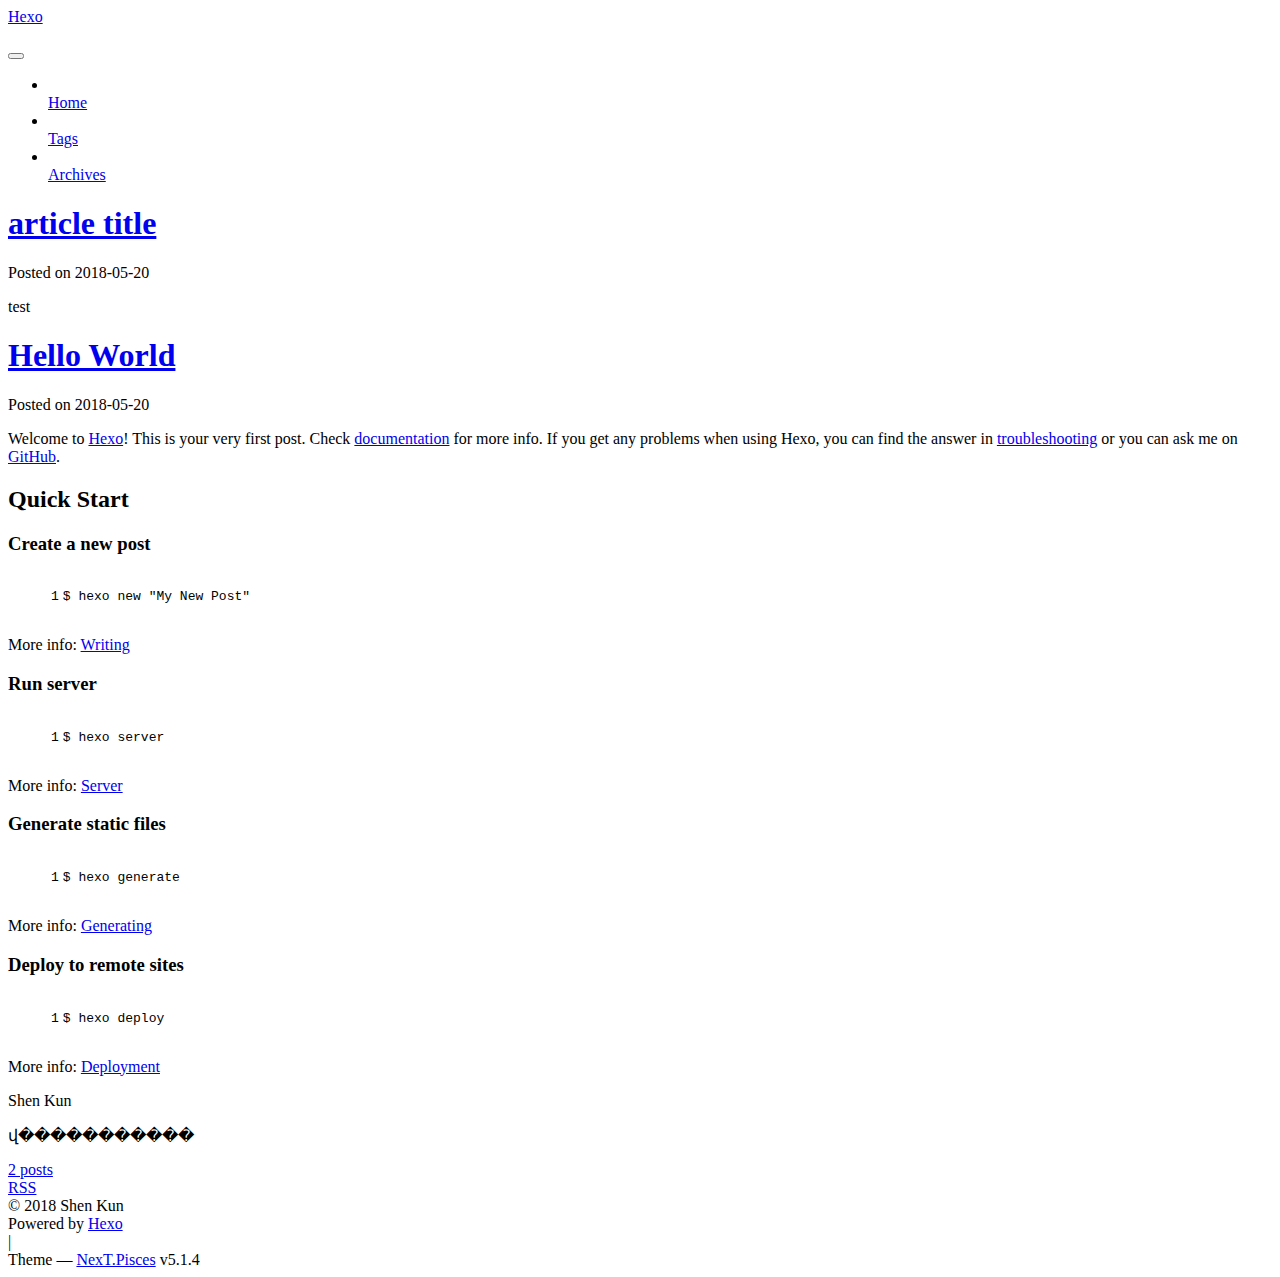
==== commit d6dbeac9: "Site updated: 2018-05-20 14:27:21" ====
--- a/index.html
+++ b/index.html
@@ -40,29 +40,29 @@
 
   
   
-  <link href="/lib/fancybox/source/jquery.fancybox.css?v=2.1.5" rel="stylesheet" type="text/css" />
-
-
-
-
-
-
-
-<link href="/lib/font-awesome/css/font-awesome.min.css?v=4.6.2" rel="stylesheet" type="text/css" />
-
-<link href="/css/main.css?v=5.1.4" rel="stylesheet" type="text/css" />
-
-
-  <link rel="apple-touch-icon" sizes="180x180" href="/images/apple-touch-icon-next.png?v=5.1.4">
-
-
-  <link rel="icon" type="image/png" sizes="32x32" href="/images/favicon-32x32-next.png?v=5.1.4">
-
-
-  <link rel="icon" type="image/png" sizes="16x16" href="/images/favicon-16x16-next.png?v=5.1.4">
-
-
-  <link rel="mask-icon" href="/images/logo.svg?v=5.1.4" color="#222">
+  <link href="/blog/lib/fancybox/source/jquery.fancybox.css?v=2.1.5" rel="stylesheet" type="text/css" />
+
+
+
+
+
+
+
+<link href="/blog/lib/font-awesome/css/font-awesome.min.css?v=4.6.2" rel="stylesheet" type="text/css" />
+
+<link href="/blog/css/main.css?v=5.1.4" rel="stylesheet" type="text/css" />
+
+
+  <link rel="apple-touch-icon" sizes="180x180" href="/blog/images/apple-touch-icon-next.png?v=5.1.4">
+
+
+  <link rel="icon" type="image/png" sizes="32x32" href="/blog/images/favicon-32x32-next.png?v=5.1.4">
+
+
+  <link rel="icon" type="image/png" sizes="16x16" href="/blog/images/favicon-16x16-next.png?v=5.1.4">
+
+
+  <link rel="mask-icon" href="/blog/images/logo.svg?v=5.1.4" color="#222">
 
 
 
@@ -74,7 +74,7 @@
 
 
 
-  <link rel="alternate" href="/atom.xml" title="Hexo" type="application/atom+xml" />
+  <link rel="alternate" href="/blog/atom.xml" title="Hexo" type="application/atom+xml" />
 
 
 
@@ -84,7 +84,7 @@
 <meta name="description" content="վ�����������">
 <meta property="og:type" content="website">
 <meta property="og:title" content="Hexo">
-<meta property="og:url" content="http://yoursite.com/index.html">
+<meta property="og:url" content="https://nishuixingzhou.github.io/blog/index.html">
 <meta property="og:site_name" content="Hexo">
 <meta property="og:description" content="վ�����������">
 <meta property="og:locale" content="default">
@@ -97,7 +97,7 @@
 <script type="text/javascript" id="hexo.configurations">
   var NexT = window.NexT || {};
   var CONFIG = {
-    root: '/',
+    root: '/blog/',
     scheme: 'Pisces',
     version: '5.1.4',
     sidebar: {"position":"left","display":"post","offset":12,"b2t":false,"scrollpercent":false,"onmobile":false},
@@ -120,7 +120,7 @@
 
 
 
-  <link rel="canonical" href="http://yoursite.com/"/>
+  <link rel="canonical" href="https://nishuixingzhou.github.io/blog/"/>
 
 
 
@@ -155,7 +155,7 @@
     
 
     <div class="custom-logo-site-title">
-      <a href="/"  class="brand" rel="start">
+      <a href="/blog/"  class="brand" rel="start">
         <span class="logo-line-before"><i></i></span>
         <span class="site-title">Hexo</span>
         <span class="logo-line-after"><i></i></span>
@@ -183,7 +183,7 @@
       
         
         <li class="menu-item menu-item-home">
-          <a href="/" rel="section">
+          <a href="/blog/" rel="section">
             
               <i class="menu-item-icon fa fa-fw fa-home"></i> <br />
             
@@ -193,7 +193,7 @@
       
         
         <li class="menu-item menu-item-tags">
-          <a href="/tags/" rel="section">
+          <a href="/blog/tags/" rel="section">
             
               <i class="menu-item-icon fa fa-fw fa-tags"></i> <br />
             
@@ -203,7 +203,7 @@
       
         
         <li class="menu-item menu-item-archives">
-          <a href="/archives/" rel="section">
+          <a href="/blog/archives/" rel="section">
             
               <i class="menu-item-icon fa fa-fw fa-archive"></i> <br />
             
@@ -244,12 +244,12 @@
   
   
   <div class="post-block">
-    <link itemprop="mainEntityOfPage" href="http://yoursite.com/2018/05/20/article-title/">
+    <link itemprop="mainEntityOfPage" href="https://nishuixingzhou.github.io/blog/blog/2018/05/20/article-title/">
 
     <span hidden itemprop="author" itemscope itemtype="http://schema.org/Person">
       <meta itemprop="name" content="Shen Kun">
       <meta itemprop="description" content="">
-      <meta itemprop="image" content="/images/avatar.gif">
+      <meta itemprop="image" content="/blog/images/avatar.gif">
     </span>
 
     <span hidden itemprop="publisher" itemscope itemtype="http://schema.org/Organization">
@@ -263,7 +263,7 @@
         
           <h1 class="post-title" itemprop="name headline">
                 
-                <a class="post-title-link" href="/2018/05/20/article-title/" itemprop="url">article title</a></h1>
+                <a class="post-title-link" href="/blog/2018/05/20/article-title/" itemprop="url">article title</a></h1>
         
 
         <div class="post-meta">
@@ -364,12 +364,12 @@
   
   
   <div class="post-block">
-    <link itemprop="mainEntityOfPage" href="http://yoursite.com/2018/05/20/hello-world/">
+    <link itemprop="mainEntityOfPage" href="https://nishuixingzhou.github.io/blog/blog/2018/05/20/hello-world/">
 
     <span hidden itemprop="author" itemscope itemtype="http://schema.org/Person">
       <meta itemprop="name" content="Shen Kun">
       <meta itemprop="description" content="">
-      <meta itemprop="image" content="/images/avatar.gif">
+      <meta itemprop="image" content="/blog/images/avatar.gif">
     </span>
 
     <span hidden itemprop="publisher" itemscope itemtype="http://schema.org/Organization">
@@ -383,7 +383,7 @@
         
           <h1 class="post-title" itemprop="name headline">
                 
-                <a class="post-title-link" href="/2018/05/20/hello-world/" itemprop="url">Hello World</a></h1>
+                <a class="post-title-link" href="/blog/2018/05/20/hello-world/" itemprop="url">Hello World</a></h1>
         
 
         <div class="post-meta">
@@ -523,7 +523,7 @@
             
               <div class="site-state-item site-state-posts">
               
-                <a href="/archives/">
+                <a href="/blog/archives/">
               
                   <span class="site-state-item-count">2</span>
                   <span class="site-state-item-name">posts</span>
@@ -539,7 +539,7 @@
 
           
             <div class="feed-link motion-element">
-              <a href="/atom.xml" rel="alternate">
+              <a href="/blog/atom.xml" rel="alternate">
                 <i class="fa fa-rss"></i>
                 RSS
               </a>
@@ -650,60 +650,60 @@
 
   
   
-    <script type="text/javascript" src="/lib/jquery/index.js?v=2.1.3"></script>
-  
-
-  
-  
-    <script type="text/javascript" src="/lib/fastclick/lib/fastclick.min.js?v=1.0.6"></script>
-  
-
-  
-  
-    <script type="text/javascript" src="/lib/jquery_lazyload/jquery.lazyload.js?v=1.9.7"></script>
-  
-
-  
-  
-    <script type="text/javascript" src="/lib/velocity/velocity.min.js?v=1.2.1"></script>
-  
-
-  
-  
-    <script type="text/javascript" src="/lib/velocity/velocity.ui.min.js?v=1.2.1"></script>
-  
-
-  
-  
-    <script type="text/javascript" src="/lib/fancybox/source/jquery.fancybox.pack.js?v=2.1.5"></script>
-  
-
-
-  
-
-
-  <script type="text/javascript" src="/js/src/utils.js?v=5.1.4"></script>
-
-  <script type="text/javascript" src="/js/src/motion.js?v=5.1.4"></script>
-
-
-
-  
-  
-
-
-  <script type="text/javascript" src="/js/src/affix.js?v=5.1.4"></script>
-
-  <script type="text/javascript" src="/js/src/schemes/pisces.js?v=5.1.4"></script>
-
-
-
-  
-
-  
-
-
-  <script type="text/javascript" src="/js/src/bootstrap.js?v=5.1.4"></script>
+    <script type="text/javascript" src="/blog/lib/jquery/index.js?v=2.1.3"></script>
+  
+
+  
+  
+    <script type="text/javascript" src="/blog/lib/fastclick/lib/fastclick.min.js?v=1.0.6"></script>
+  
+
+  
+  
+    <script type="text/javascript" src="/blog/lib/jquery_lazyload/jquery.lazyload.js?v=1.9.7"></script>
+  
+
+  
+  
+    <script type="text/javascript" src="/blog/lib/velocity/velocity.min.js?v=1.2.1"></script>
+  
+
+  
+  
+    <script type="text/javascript" src="/blog/lib/velocity/velocity.ui.min.js?v=1.2.1"></script>
+  
+
+  
+  
+    <script type="text/javascript" src="/blog/lib/fancybox/source/jquery.fancybox.pack.js?v=2.1.5"></script>
+  
+
+
+  
+
+
+  <script type="text/javascript" src="/blog/js/src/utils.js?v=5.1.4"></script>
+
+  <script type="text/javascript" src="/blog/js/src/motion.js?v=5.1.4"></script>
+
+
+
+  
+  
+
+
+  <script type="text/javascript" src="/blog/js/src/affix.js?v=5.1.4"></script>
+
+  <script type="text/javascript" src="/blog/js/src/schemes/pisces.js?v=5.1.4"></script>
+
+
+
+  
+
+  
+
+
+  <script type="text/javascript" src="/blog/js/src/bootstrap.js?v=5.1.4"></script>
 
 
 
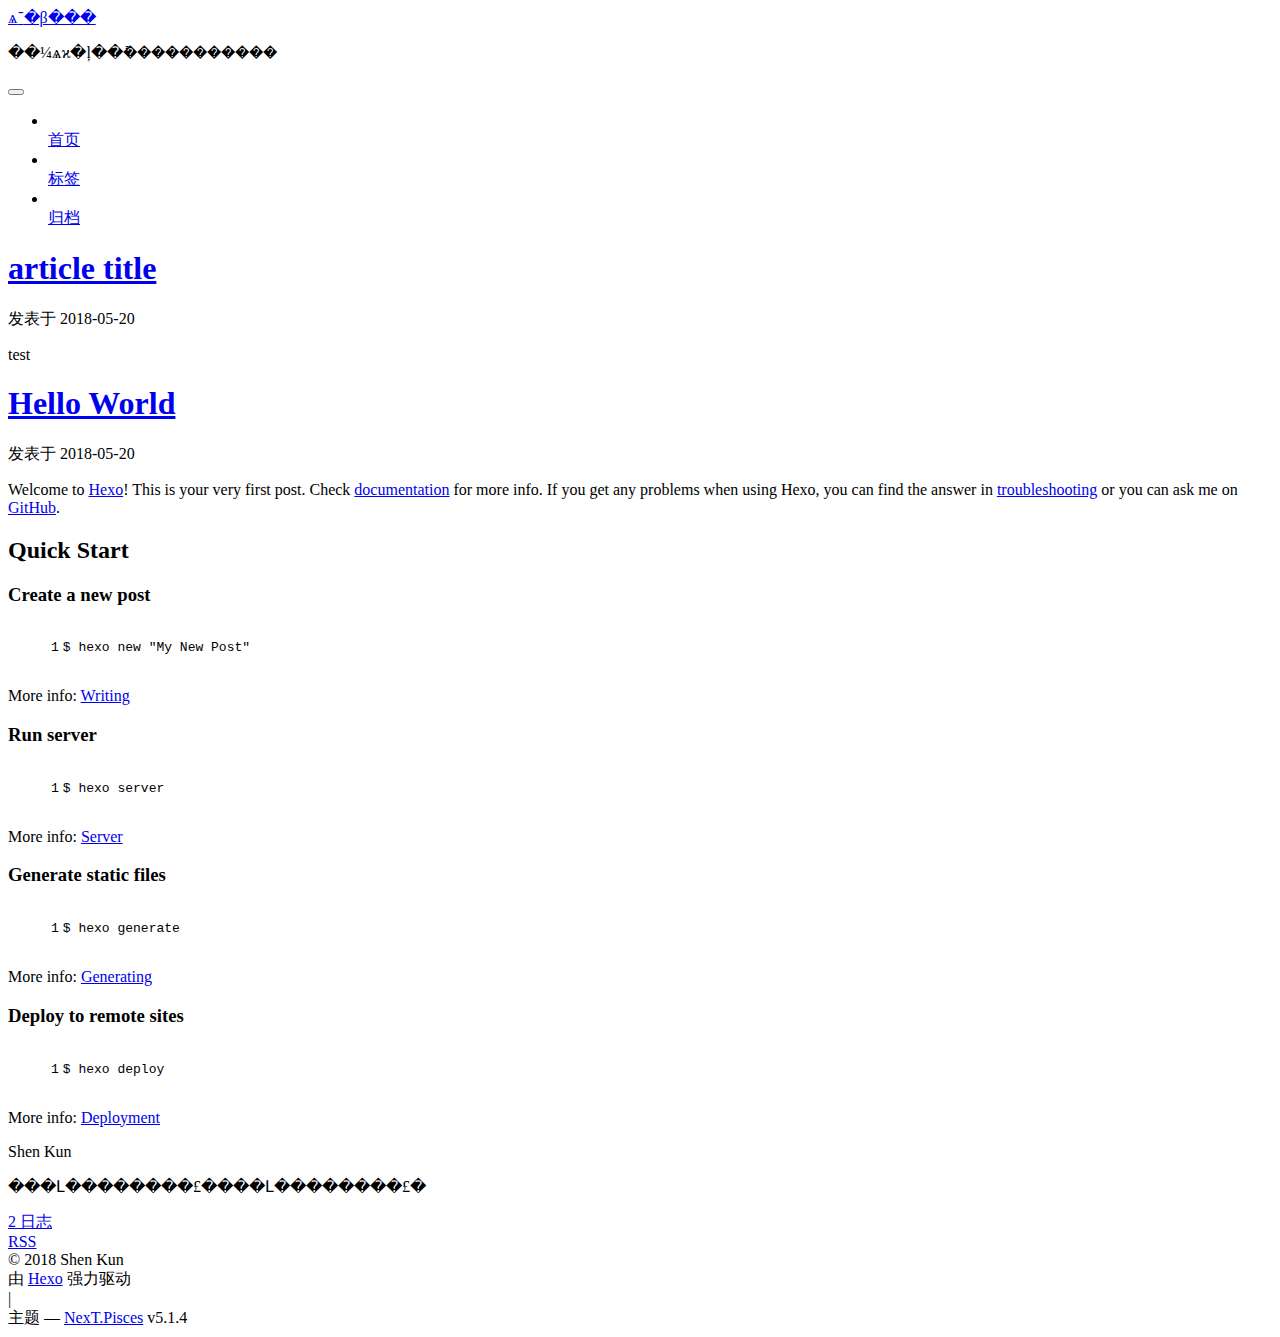
==== commit e6258e9c: "Site updated: 2018-05-20 14:37:45" ====
--- a/index.html
+++ b/index.html
@@ -5,7 +5,7 @@
   
 
 
-<html class="theme-next pisces use-motion" lang="">
+<html class="theme-next pisces use-motion" lang="zh-Hans">
 <head>
   <meta charset="UTF-8"/>
 <meta http-equiv="X-UA-Compatible" content="IE=edge" />
@@ -74,23 +74,23 @@
 
 
 
-  <link rel="alternate" href="/blog/atom.xml" title="Hexo" type="application/atom+xml" />
-
-
-
-
-
-
-<meta name="description" content="վ�����������">
+  <link rel="alternate" href="/blog/atom.xml" title="ѧ־�β���" type="application/atom+xml" />
+
+
+
+
+
+
+<meta name="description" content="���Լ��������£����Լ��������£�">
 <meta property="og:type" content="website">
-<meta property="og:title" content="Hexo">
+<meta property="og:title" content="ѧ־�β���">
 <meta property="og:url" content="https://nishuixingzhou.github.io/blog/index.html">
-<meta property="og:site_name" content="Hexo">
-<meta property="og:description" content="վ�����������">
-<meta property="og:locale" content="default">
+<meta property="og:site_name" content="ѧ־�β���">
+<meta property="og:description" content="���Լ��������£����Լ��������£�">
+<meta property="og:locale" content="zh-Hans">
 <meta name="twitter:card" content="summary">
-<meta name="twitter:title" content="Hexo">
-<meta name="twitter:description" content="վ�����������">
+<meta name="twitter:title" content="ѧ־�β���">
+<meta name="twitter:description" content="���Լ��������£����Լ��������£�">
 
 
 
@@ -106,7 +106,7 @@
     motion: {"enable":true,"async":false,"transition":{"post_block":"fadeIn","post_header":"slideDownIn","post_body":"slideDownIn","coll_header":"slideLeftIn","sidebar":"slideUpIn"}},
     duoshuo: {
       userId: '0',
-      author: 'Author'
+      author: '博主'
     },
     algolia: {
       applicationID: '',
@@ -126,7 +126,7 @@
 
 
 
-  <title>Hexo</title>
+  <title>ѧ־�β���</title>
   
 
 
@@ -138,7 +138,7 @@
 
 </head>
 
-<body itemscope itemtype="http://schema.org/WebPage" lang="default">
+<body itemscope itemtype="http://schema.org/WebPage" lang="zh-Hans">
 
   
   
@@ -157,12 +157,12 @@
     <div class="custom-logo-site-title">
       <a href="/blog/"  class="brand" rel="start">
         <span class="logo-line-before"><i></i></span>
-        <span class="site-title">Hexo</span>
+        <span class="site-title">ѧ־�β���</span>
         <span class="logo-line-after"><i></i></span>
       </a>
     </div>
       
-        <p class="site-subtitle"></p>
+        <p class="site-subtitle">��¼ѧϰ�ļ��ܺ�����������</p>
       
   </div>
 
@@ -187,7 +187,7 @@
             
               <i class="menu-item-icon fa fa-fw fa-home"></i> <br />
             
-            Home
+            首页
           </a>
         </li>
       
@@ -197,7 +197,7 @@
             
               <i class="menu-item-icon fa fa-fw fa-tags"></i> <br />
             
-            Tags
+            标签
           </a>
         </li>
       
@@ -207,7 +207,7 @@
             
               <i class="menu-item-icon fa fa-fw fa-archive"></i> <br />
             
-            Archives
+            归档
           </a>
         </li>
       
@@ -253,7 +253,7 @@
     </span>
 
     <span hidden itemprop="publisher" itemscope itemtype="http://schema.org/Organization">
-      <meta itemprop="name" content="Hexo">
+      <meta itemprop="name" content="ѧ־�β���">
     </span>
 
     
@@ -273,9 +273,9 @@
                 <i class="fa fa-calendar-o"></i>
               </span>
               
-                <span class="post-meta-item-text">Posted on</span>
+                <span class="post-meta-item-text">发表于</span>
               
-              <time title="Post created" itemprop="dateCreated datePublished" datetime="2018-05-20T11:40:12+08:00">
+              <time title="创建于" itemprop="dateCreated datePublished" datetime="2018-05-20T11:40:12+08:00">
                 2018-05-20
               </time>
             
@@ -373,7 +373,7 @@
     </span>
 
     <span hidden itemprop="publisher" itemscope itemtype="http://schema.org/Organization">
-      <meta itemprop="name" content="Hexo">
+      <meta itemprop="name" content="ѧ־�β���">
     </span>
 
     
@@ -393,9 +393,9 @@
                 <i class="fa fa-calendar-o"></i>
               </span>
               
-                <span class="post-meta-item-text">Posted on</span>
+                <span class="post-meta-item-text">发表于</span>
               
-              <time title="Post created" itemprop="dateCreated datePublished" datetime="2018-05-20T10:24:58+08:00">
+              <time title="创建于" itemprop="dateCreated datePublished" datetime="2018-05-20T10:24:58+08:00">
                 2018-05-20
               </time>
             
@@ -515,7 +515,7 @@
           <div class="site-author motion-element" itemprop="author" itemscope itemtype="http://schema.org/Person">
             
               <p class="site-author-name" itemprop="name">Shen Kun</p>
-              <p class="site-description motion-element" itemprop="description">վ�����������</p>
+              <p class="site-description motion-element" itemprop="description">���Լ��������£����Լ��������£�</p>
           </div>
 
           <nav class="site-state motion-element">
@@ -526,7 +526,7 @@
                 <a href="/blog/archives/">
               
                   <span class="site-state-item-count">2</span>
-                  <span class="site-state-item-name">posts</span>
+                  <span class="site-state-item-name">日志</span>
                 </a>
               </div>
             
@@ -583,7 +583,7 @@
 </div>
 
 
-  <div class="powered-by">Powered by <a class="theme-link" target="_blank" href="https://hexo.io">Hexo</a></div>
+  <div class="powered-by">由 <a class="theme-link" target="_blank" href="https://hexo.io">Hexo</a> 强力驱动</div>
 
 
 
@@ -591,7 +591,7 @@
 
 
 
-  <div class="theme-info">Theme &mdash; <a class="theme-link" target="_blank" href="https://github.com/iissnan/hexo-theme-next">NexT.Pisces</a> v5.1.4</div>
+  <div class="theme-info">主题 &mdash; <a class="theme-link" target="_blank" href="https://github.com/iissnan/hexo-theme-next">NexT.Pisces</a> v5.1.4</div>
 
 
 
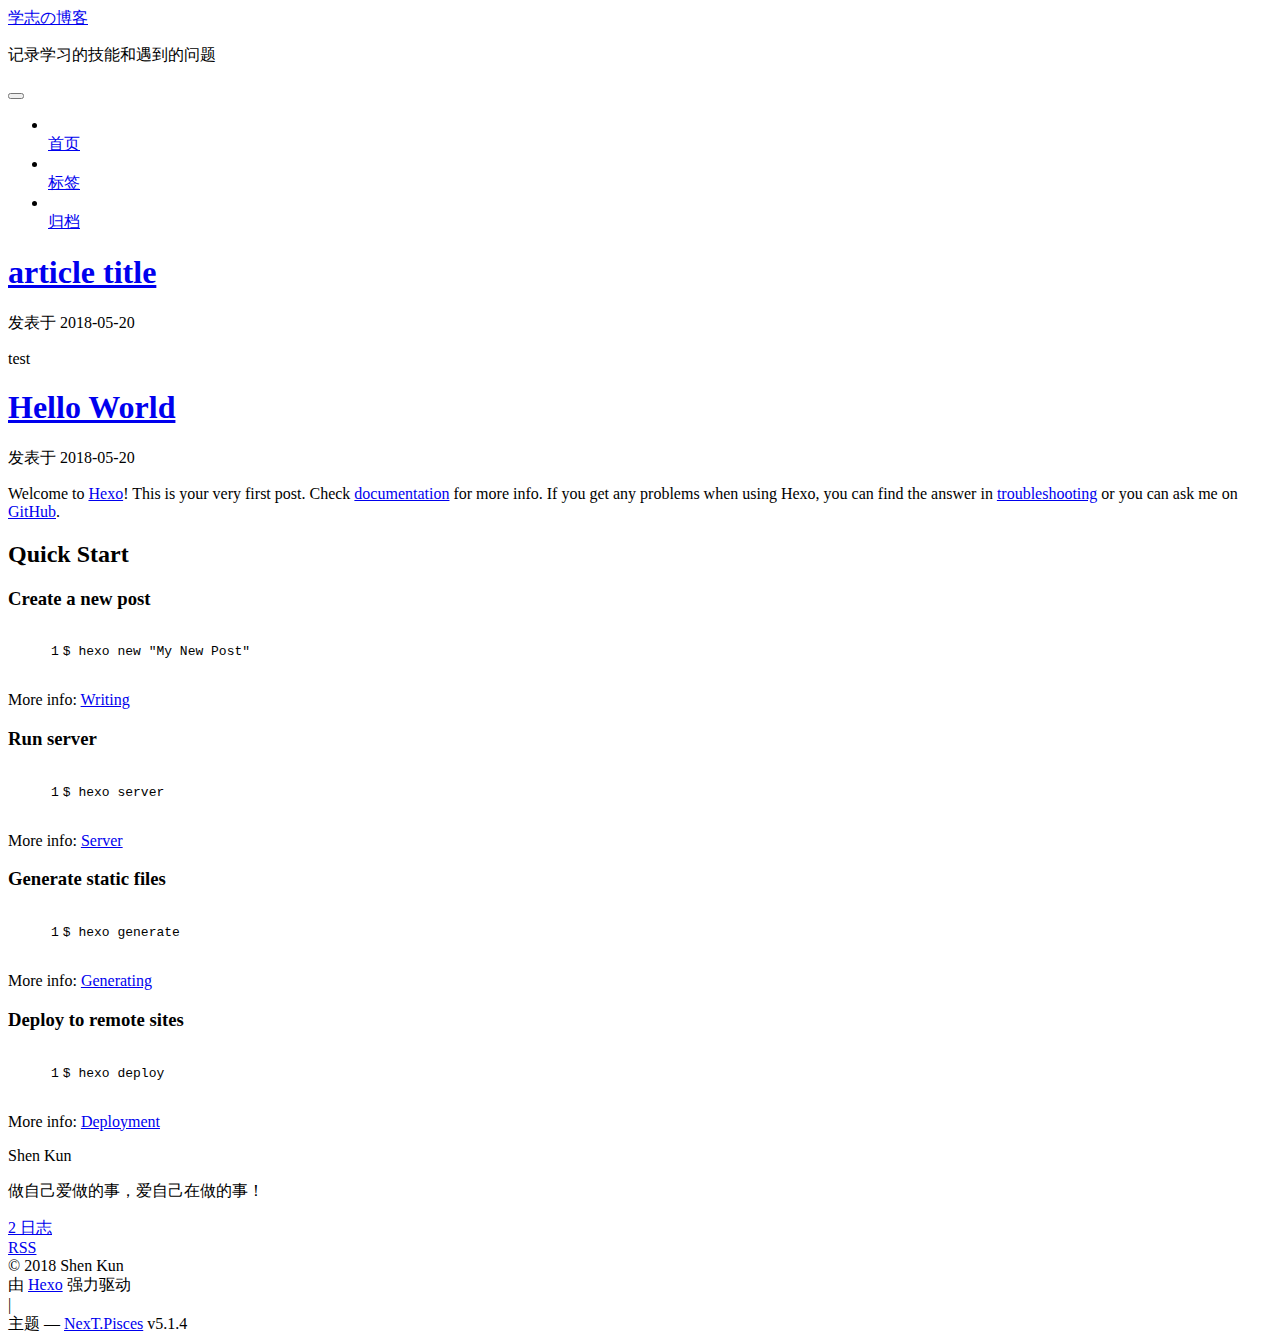
==== commit 87dd42bc: "Site updated: 2018-05-20 14:43:25" ====
--- a/index.html
+++ b/index.html
@@ -74,23 +74,23 @@
 
 
 
-  <link rel="alternate" href="/blog/atom.xml" title="ѧ־�β���" type="application/atom+xml" />
-
-
-
-
-
-
-<meta name="description" content="���Լ��������£����Լ��������£�">
+  <link rel="alternate" href="/blog/atom.xml" title="学志の博客" type="application/atom+xml" />
+
+
+
+
+
+
+<meta name="description" content="做自己爱做的事，爱自己在做的事！">
 <meta property="og:type" content="website">
-<meta property="og:title" content="ѧ־�β���">
+<meta property="og:title" content="学志の博客">
 <meta property="og:url" content="https://nishuixingzhou.github.io/blog/index.html">
-<meta property="og:site_name" content="ѧ־�β���">
-<meta property="og:description" content="���Լ��������£����Լ��������£�">
+<meta property="og:site_name" content="学志の博客">
+<meta property="og:description" content="做自己爱做的事，爱自己在做的事！">
 <meta property="og:locale" content="zh-Hans">
 <meta name="twitter:card" content="summary">
-<meta name="twitter:title" content="ѧ־�β���">
-<meta name="twitter:description" content="���Լ��������£����Լ��������£�">
+<meta name="twitter:title" content="学志の博客">
+<meta name="twitter:description" content="做自己爱做的事，爱自己在做的事！">
 
 
 
@@ -126,7 +126,7 @@
 
 
 
-  <title>ѧ־�β���</title>
+  <title>学志の博客</title>
   
 
 
@@ -157,12 +157,12 @@
     <div class="custom-logo-site-title">
       <a href="/blog/"  class="brand" rel="start">
         <span class="logo-line-before"><i></i></span>
-        <span class="site-title">ѧ־�β���</span>
+        <span class="site-title">学志の博客</span>
         <span class="logo-line-after"><i></i></span>
       </a>
     </div>
       
-        <p class="site-subtitle">��¼ѧϰ�ļ��ܺ�����������</p>
+        <p class="site-subtitle">记录学习的技能和遇到的问题</p>
       
   </div>
 
@@ -253,7 +253,7 @@
     </span>
 
     <span hidden itemprop="publisher" itemscope itemtype="http://schema.org/Organization">
-      <meta itemprop="name" content="ѧ־�β���">
+      <meta itemprop="name" content="学志の博客">
     </span>
 
     
@@ -373,7 +373,7 @@
     </span>
 
     <span hidden itemprop="publisher" itemscope itemtype="http://schema.org/Organization">
-      <meta itemprop="name" content="ѧ־�β���">
+      <meta itemprop="name" content="学志の博客">
     </span>
 
     
@@ -515,7 +515,7 @@
           <div class="site-author motion-element" itemprop="author" itemscope itemtype="http://schema.org/Person">
             
               <p class="site-author-name" itemprop="name">Shen Kun</p>
-              <p class="site-description motion-element" itemprop="description">���Լ��������£����Լ��������£�</p>
+              <p class="site-description motion-element" itemprop="description">做自己爱做的事，爱自己在做的事！</p>
           </div>
 
           <nav class="site-state motion-element">
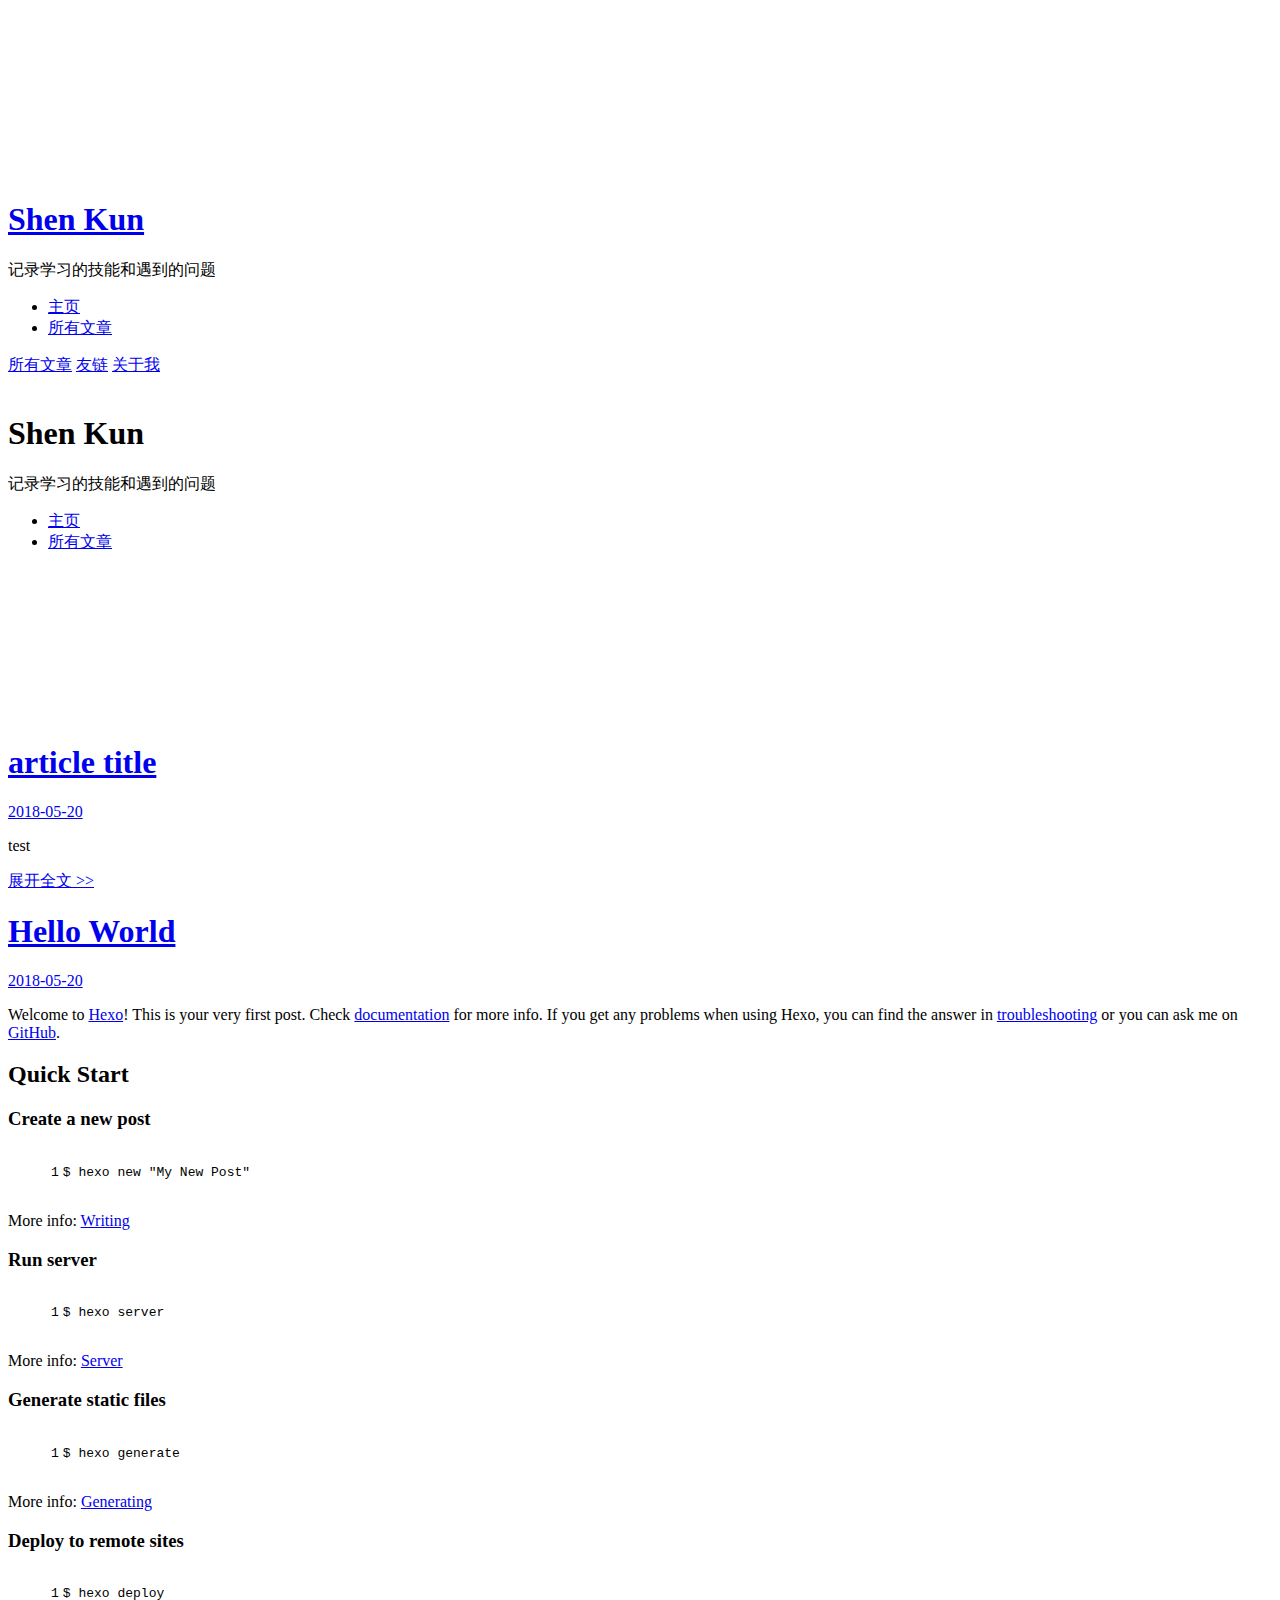
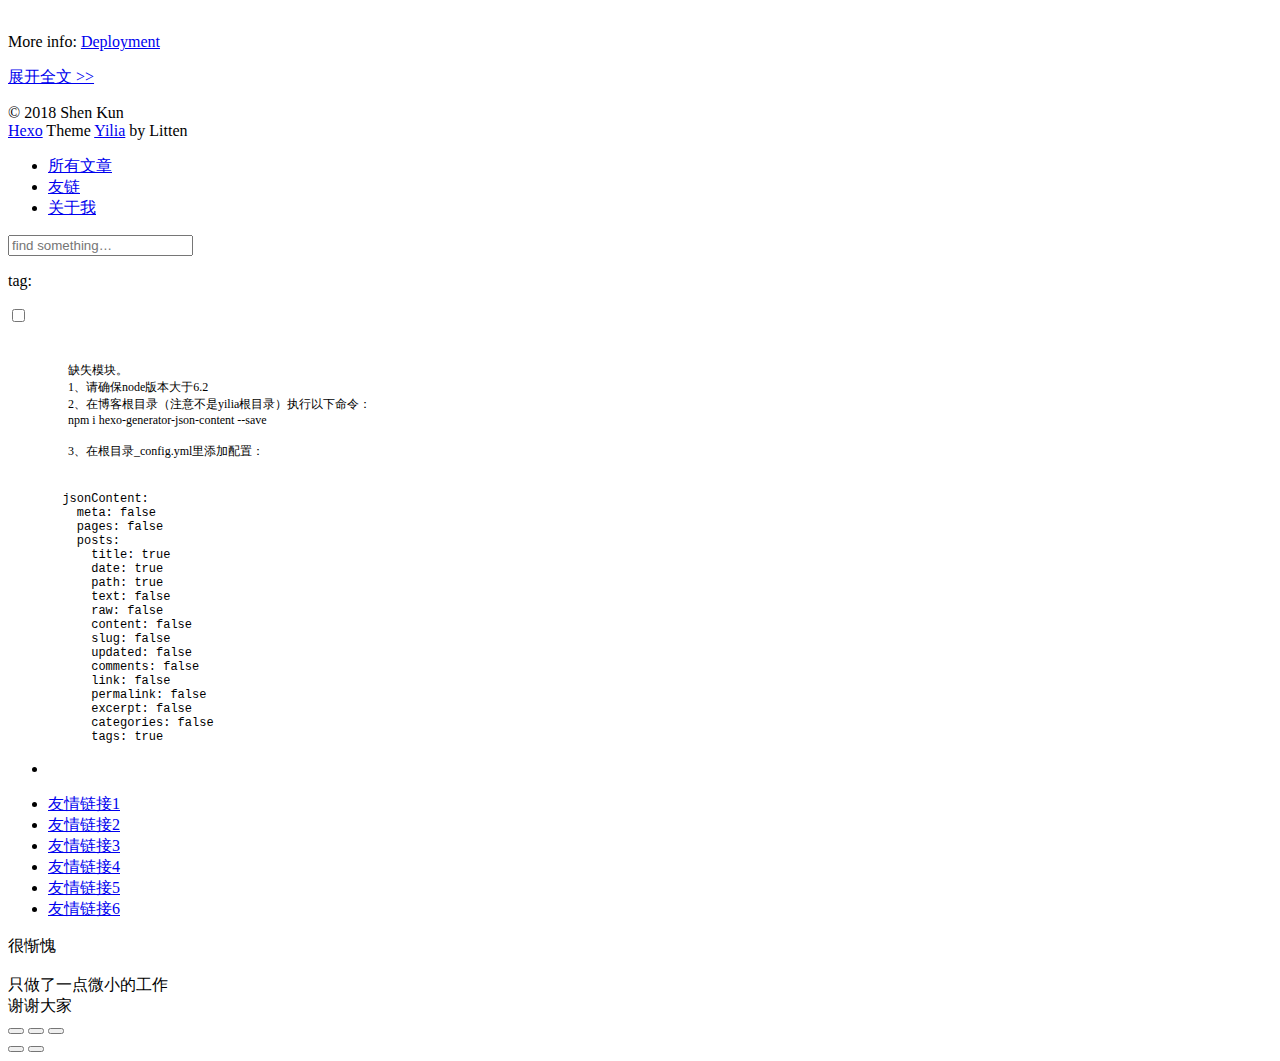
==== commit 4b76e6e7: "Site updated: 2018-05-20 18:26:21" ====
--- a/index.html
+++ b/index.html
@@ -1,87 +1,14 @@
 <!DOCTYPE html>
-
-
-
-  
-
-
-<html class="theme-next pisces use-motion" lang="zh-Hans">
+<html>
 <head>
-  <meta charset="UTF-8"/>
-<meta http-equiv="X-UA-Compatible" content="IE=edge" />
-<meta name="viewport" content="width=device-width, initial-scale=1, maximum-scale=1"/>
-<meta name="theme-color" content="#222">
-
-
-
-
-
-
-
-
-
-<meta http-equiv="Cache-Control" content="no-transform" />
-<meta http-equiv="Cache-Control" content="no-siteapp" />
-
-
-
-
-
-
-
-
-
-
-
-
-
-
-
-
-  
-  
-  <link href="/blog/lib/fancybox/source/jquery.fancybox.css?v=2.1.5" rel="stylesheet" type="text/css" />
-
-
-
-
-
-
-
-<link href="/blog/lib/font-awesome/css/font-awesome.min.css?v=4.6.2" rel="stylesheet" type="text/css" />
-
-<link href="/blog/css/main.css?v=5.1.4" rel="stylesheet" type="text/css" />
-
-
-  <link rel="apple-touch-icon" sizes="180x180" href="/blog/images/apple-touch-icon-next.png?v=5.1.4">
-
-
-  <link rel="icon" type="image/png" sizes="32x32" href="/blog/images/favicon-32x32-next.png?v=5.1.4">
-
-
-  <link rel="icon" type="image/png" sizes="16x16" href="/blog/images/favicon-16x16-next.png?v=5.1.4">
-
-
-  <link rel="mask-icon" href="/blog/images/logo.svg?v=5.1.4" color="#222">
-
-
-
-
-
-  <meta name="keywords" content="Hexo, NexT" />
-
-
-
-
-
-  <link rel="alternate" href="/blog/atom.xml" title="学志の博客" type="application/atom+xml" />
-
-
-
-
-
-
-<meta name="description" content="做自己爱做的事，爱自己在做的事！">
+  <meta charset="utf-8">
+  
+  <meta name="renderer" content="webkit">
+  <meta http-equiv="X-UA-Compatible" content="IE=edge" >
+  <link rel="dns-prefetch" href="https://nishuixingzhou.github.io/blog">
+  <title>学志の博客</title>
+  <meta name="viewport" content="width=device-width, initial-scale=1, maximum-scale=1">
+  <meta name="description" content="做自己爱做的事，爱自己在做的事！">
 <meta property="og:type" content="website">
 <meta property="og:title" content="学志の博客">
 <meta property="og:url" content="https://nishuixingzhou.github.io/blog/index.html">
@@ -91,351 +18,231 @@
 <meta name="twitter:card" content="summary">
 <meta name="twitter:title" content="学志の博客">
 <meta name="twitter:description" content="做自己爱做的事，爱自己在做的事！">
-
-
-
-<script type="text/javascript" id="hexo.configurations">
-  var NexT = window.NexT || {};
-  var CONFIG = {
-    root: '/blog/',
-    scheme: 'Pisces',
-    version: '5.1.4',
-    sidebar: {"position":"left","display":"post","offset":12,"b2t":false,"scrollpercent":false,"onmobile":false},
-    fancybox: true,
-    tabs: true,
-    motion: {"enable":true,"async":false,"transition":{"post_block":"fadeIn","post_header":"slideDownIn","post_body":"slideDownIn","coll_header":"slideLeftIn","sidebar":"slideUpIn"}},
-    duoshuo: {
-      userId: '0',
-      author: '博主'
-    },
-    algolia: {
-      applicationID: '',
-      apiKey: '',
-      indexName: '',
-      hits: {"per_page":10},
-      labels: {"input_placeholder":"Search for Posts","hits_empty":"We didn't find any results for the search: ${query}","hits_stats":"${hits} results found in ${time} ms"}
+  
+    <link rel="alternative" href="/atom.xml" title="学志の博客" type="application/atom+xml">
+  
+  
+    <link rel="icon" href="/favicon.png">
+  
+  <link rel="stylesheet" type="text/css" href="/blog/./main.0cf68a.css">
+  <style type="text/css">
+  
+    #container.show {
+      background: linear-gradient(200deg,#a0cfe4,#e8c37e);
     }
-  };
-</script>
-
-
-
-  <link rel="canonical" href="https://nishuixingzhou.github.io/blog/"/>
-
-
-
-
-
-  <title>学志の博客</title>
-  
-
-
-
-
-
-
-
+  </style>
+  
+
+  
 
 </head>
 
-<body itemscope itemtype="http://schema.org/WebPage" lang="zh-Hans">
-
-  
-  
-    
-  
-
-  <div class="container sidebar-position-left 
-  page-home">
-    <div class="headband"></div>
-
-    <header id="header" class="header" itemscope itemtype="http://schema.org/WPHeader">
-      <div class="header-inner"><div class="site-brand-wrapper">
-  <div class="site-meta ">
-    
-
-    <div class="custom-logo-site-title">
-      <a href="/blog/"  class="brand" rel="start">
-        <span class="logo-line-before"><i></i></span>
-        <span class="site-title">学志の博客</span>
-        <span class="logo-line-after"><i></i></span>
-      </a>
-    </div>
-      
-        <p class="site-subtitle">记录学习的技能和遇到的问题</p>
-      
+<body>
+  <div id="container" q-class="show:isCtnShow">
+    <canvas id="anm-canvas" class="anm-canvas"></canvas>
+    <div class="left-col" q-class="show:isShow">
+      
+<div class="overlay" style="background: #4d4d4d"></div>
+<div class="intrude-less">
+	<header id="header" class="inner">
+		<a href="/blog/" class="profilepic">
+			<img src="" class="js-avatar">
+		</a>
+		<hgroup>
+		  <h1 class="header-author"><a href="/blog/">Shen Kun</a></h1>
+		</hgroup>
+		
+		<p class="header-subtitle">记录学习的技能和遇到的问题</p>
+		
+
+		<nav class="header-menu">
+			<ul>
+			
+				<li><a href="/blog/blog">主页</a></li>
+	        
+				<li><a href="/blog/archives">所有文章</a></li>
+	        
+			</ul>
+		</nav>
+		<nav class="header-smart-menu">
+    		
+    			
+    			<a q-on="click: openSlider(e, 'innerArchive')" href="javascript:void(0)">所有文章</a>
+    			
+            
+    			
+    			<a q-on="click: openSlider(e, 'friends')" href="javascript:void(0)">友链</a>
+    			
+            
+    			
+    			<a q-on="click: openSlider(e, 'aboutme')" href="javascript:void(0)">关于我</a>
+    			
+            
+		</nav>
+		<nav class="header-nav">
+			<div class="social">
+				
+					<a class="github" target="_blank" href="https://github.com/nishuixingzhou" title="github"><i class="icon-github"></i></a>
+		        
+					<a class="weibo" target="_blank" href="http://weibo.com" title="weibo"><i class="icon-weibo"></i></a>
+		        
+					<a class="zhihu" target="_blank" href="#" title="zhihu"><i class="icon-zhihu"></i></a>
+		        
+					<a class="mail" target="_blank" href="/blog/1474077797@qq.com" title="mail"><i class="icon-mail"></i></a>
+		        
+			</div>
+		</nav>
+	</header>		
+</div>
+
+    </div>
+    <div class="mid-col" q-class="show:isShow,hide:isShow|isFalse">
+      
+<nav id="mobile-nav">
+  	<div class="overlay js-overlay" style="background: #4d4d4d"></div>
+	<div class="btnctn js-mobile-btnctn">
+  		<div class="slider-trigger list" q-on="click: openSlider(e)"><i class="icon icon-sort"></i></div>
+	</div>
+	<div class="intrude-less">
+		<header id="header" class="inner">
+			<div class="profilepic">
+				<img src="" class="js-avatar">
+			</div>
+			<hgroup>
+			  <h1 class="header-author js-header-author">Shen Kun</h1>
+			</hgroup>
+			
+			<p class="header-subtitle"><i class="icon icon-quo-left"></i>记录学习的技能和遇到的问题<i class="icon icon-quo-right"></i></p>
+			
+			
+			
+				
+			
+				
+			
+			
+			
+			<nav class="header-nav">
+				<div class="social">
+					
+						<a class="github" target="_blank" href="https://github.com/nishuixingzhou" title="github"><i class="icon-github"></i></a>
+			        
+						<a class="weibo" target="_blank" href="http://weibo.com" title="weibo"><i class="icon-weibo"></i></a>
+			        
+						<a class="zhihu" target="_blank" href="#" title="zhihu"><i class="icon-zhihu"></i></a>
+			        
+						<a class="mail" target="_blank" href="/blog/1474077797@qq.com" title="mail"><i class="icon-mail"></i></a>
+			        
+				</div>
+			</nav>
+
+			<nav class="header-menu js-header-menu">
+				<ul style="width: 50%">
+				
+				
+					<li style="width: 50%"><a href="/blog/blog">主页</a></li>
+		        
+					<li style="width: 50%"><a href="/blog/archives">所有文章</a></li>
+		        
+				</ul>
+			</nav>
+		</header>				
+	</div>
+	<div class="mobile-mask" style="display:none" q-show="isShow"></div>
+</nav>
+
+      <div id="wrapper" class="body-wrap">
+        <div class="menu-l">
+          <div class="canvas-wrap">
+            <canvas data-colors="#eaeaea" data-sectionHeight="100" data-contentId="js-content" id="myCanvas1" class="anm-canvas"></canvas>
+          </div>
+          <div id="js-content" class="content-ll">
+            
+  
+    <article id="post-article-title" class="article article-type-post  article-index" itemscope itemprop="blogPost">
+  <div class="article-inner">
+    
+      <header class="article-header">
+        
+  
+    <h1 itemprop="name">
+      <a class="article-title" href="/blog/2018/05/20/article-title/">article title</a>
+    </h1>
+  
+
+        
+        <a href="/blog/2018/05/20/article-title/" class="archive-article-date">
+  	<time datetime="2018-05-20T03:40:12.000Z" itemprop="datePublished"><i class="icon-calendar icon"></i>2018-05-20</time>
+</a>
+        
+      </header>
+    
+    <div class="article-entry" itemprop="articleBody">
+      
+        <p>test</p>
+
+      
+
+      
+    </div>
+    <div class="article-info article-info-index">
+      
+      
+      
+
+      
+        <p class="article-more-link">
+          <a class="article-more-a" href="/blog/2018/05/20/article-title/">展开全文 >></a>
+        </p>
+      
+
+      
+      <div class="clearfix"></div>
+    </div>
   </div>
-
-  <div class="site-nav-toggle">
-    <button>
-      <span class="btn-bar"></span>
-      <span class="btn-bar"></span>
-      <span class="btn-bar"></span>
-    </button>
-  </div>
-</div>
-
-<nav class="site-nav">
-  
-
-  
-    <ul id="menu" class="menu">
-      
-        
-        <li class="menu-item menu-item-home">
-          <a href="/blog/" rel="section">
-            
-              <i class="menu-item-icon fa fa-fw fa-home"></i> <br />
-            
-            首页
-          </a>
-        </li>
-      
-        
-        <li class="menu-item menu-item-tags">
-          <a href="/blog/tags/" rel="section">
-            
-              <i class="menu-item-icon fa fa-fw fa-tags"></i> <br />
-            
-            标签
-          </a>
-        </li>
-      
-        
-        <li class="menu-item menu-item-archives">
-          <a href="/blog/archives/" rel="section">
-            
-              <i class="menu-item-icon fa fa-fw fa-archive"></i> <br />
-            
-            归档
-          </a>
-        </li>
-      
-
-      
-    </ul>
-  
-
-  
-</nav>
-
-
-
- </div>
-    </header>
-
-    <main id="main" class="main">
-      <div class="main-inner">
-        <div class="content-wrap">
-          <div id="content" class="content">
-            
-  <section id="posts" class="posts-expand">
-    
-      
-
-  
-
-  
-  
-  
-
-  <article class="post post-type-normal" itemscope itemtype="http://schema.org/Article">
-  
-  
-  
-  <div class="post-block">
-    <link itemprop="mainEntityOfPage" href="https://nishuixingzhou.github.io/blog/blog/2018/05/20/article-title/">
-
-    <span hidden itemprop="author" itemscope itemtype="http://schema.org/Person">
-      <meta itemprop="name" content="Shen Kun">
-      <meta itemprop="description" content="">
-      <meta itemprop="image" content="/blog/images/avatar.gif">
-    </span>
-
-    <span hidden itemprop="publisher" itemscope itemtype="http://schema.org/Organization">
-      <meta itemprop="name" content="学志の博客">
-    </span>
-
-    
-      <header class="post-header">
-
-        
-        
-          <h1 class="post-title" itemprop="name headline">
-                
-                <a class="post-title-link" href="/blog/2018/05/20/article-title/" itemprop="url">article title</a></h1>
-        
-
-        <div class="post-meta">
-          <span class="post-time">
-            
-              <span class="post-meta-item-icon">
-                <i class="fa fa-calendar-o"></i>
-              </span>
-              
-                <span class="post-meta-item-text">发表于</span>
-              
-              <time title="创建于" itemprop="dateCreated datePublished" datetime="2018-05-20T11:40:12+08:00">
-                2018-05-20
-              </time>
-            
-
-            
-
-            
-          </span>
-
-          
-
-          
-            
-          
-
-          
-          
-
-          
-
-          
-
-          
-
-        </div>
+</article>
+
+<aside class="wrap-side-operation">
+    <div class="mod-side-operation">
+        
+        <div class="jump-container" id="js-jump-container" style="display:none;">
+            <a href="javascript:void(0)" class="mod-side-operation__jump-to-top">
+                <i class="icon-font icon-back"></i>
+            </a>
+            <div id="js-jump-plan-container" class="jump-plan-container" style="top: -11px;">
+                <i class="icon-font icon-plane jump-plane"></i>
+            </div>
+        </div>
+        
+        
+    </div>
+</aside>
+
+
+
+
+  
+    <article id="post-hello-world" class="article article-type-post  article-index" itemscope itemprop="blogPost">
+  <div class="article-inner">
+    
+      <header class="article-header">
+        
+  
+    <h1 itemprop="name">
+      <a class="article-title" href="/blog/2018/05/20/hello-world/">Hello World</a>
+    </h1>
+  
+
+        
+        <a href="/blog/2018/05/20/hello-world/" class="archive-article-date">
+  	<time datetime="2018-05-20T02:24:58.863Z" itemprop="datePublished"><i class="icon-calendar icon"></i>2018-05-20</time>
+</a>
+        
       </header>
     
-
-    
-    
-    
-    <div class="post-body" itemprop="articleBody">
-
-      
-      
-
-      
-        
-          
-            <p>test</p>
-
-          
-        
-      
-    </div>
-    
-    
-    
-
-    
-
-    
-
-    
-
-    <footer class="post-footer">
-      
-
-      
-
-      
-
-      
-      
-        <div class="post-eof"></div>
-      
-    </footer>
-  </div>
-  
-  
-  
-  </article>
-
-
-    
-      
-
-  
-
-  
-  
-  
-
-  <article class="post post-type-normal" itemscope itemtype="http://schema.org/Article">
-  
-  
-  
-  <div class="post-block">
-    <link itemprop="mainEntityOfPage" href="https://nishuixingzhou.github.io/blog/blog/2018/05/20/hello-world/">
-
-    <span hidden itemprop="author" itemscope itemtype="http://schema.org/Person">
-      <meta itemprop="name" content="Shen Kun">
-      <meta itemprop="description" content="">
-      <meta itemprop="image" content="/blog/images/avatar.gif">
-    </span>
-
-    <span hidden itemprop="publisher" itemscope itemtype="http://schema.org/Organization">
-      <meta itemprop="name" content="学志の博客">
-    </span>
-
-    
-      <header class="post-header">
-
-        
-        
-          <h1 class="post-title" itemprop="name headline">
-                
-                <a class="post-title-link" href="/blog/2018/05/20/hello-world/" itemprop="url">Hello World</a></h1>
-        
-
-        <div class="post-meta">
-          <span class="post-time">
-            
-              <span class="post-meta-item-icon">
-                <i class="fa fa-calendar-o"></i>
-              </span>
-              
-                <span class="post-meta-item-text">发表于</span>
-              
-              <time title="创建于" itemprop="dateCreated datePublished" datetime="2018-05-20T10:24:58+08:00">
-                2018-05-20
-              </time>
-            
-
-            
-
-            
-          </span>
-
-          
-
-          
-            
-          
-
-          
-          
-
-          
-
-          
-
-          
-
-        </div>
-      </header>
-    
-
-    
-    
-    
-    <div class="post-body" itemprop="articleBody">
-
-      
-      
-
-      
-        
-          
-            <p>Welcome to <a href="https://hexo.io/" target="_blank" rel="noopener">Hexo</a>! This is your very first post. Check <a href="https://hexo.io/docs/" target="_blank" rel="noopener">documentation</a> for more info. If you get any problems when using Hexo, you can find the answer in <a href="https://hexo.io/docs/troubleshooting.html" target="_blank" rel="noopener">troubleshooting</a> or you can ask me on <a href="https://github.com/hexojs/hexo/issues" target="_blank" rel="noopener">GitHub</a>.</p>
+    <div class="article-entry" itemprop="articleBody">
+      
+        <p>Welcome to <a href="https://hexo.io/" target="_blank" rel="noopener">Hexo</a>! This is your very first post. Check <a href="https://hexo.io/docs/" target="_blank" rel="noopener">documentation</a> for more info. If you get any problems when using Hexo, you can find the answer in <a href="https://hexo.io/docs/troubleshooting.html" target="_blank" rel="noopener">troubleshooting</a> or you can ask me on <a href="https://github.com/hexojs/hexo/issues" target="_blank" rel="noopener">GitHub</a>.</p>
 <h2 id="Quick-Start"><a href="#Quick-Start" class="headerlink" title="Quick Start"></a>Quick Start</h2><h3 id="Create-a-new-post"><a href="#Create-a-new-post" class="headerlink" title="Create a new post"></a>Create a new post</h3><figure class="highlight bash"><table><tr><td class="gutter"><pre><span class="line">1</span><br></pre></td><td class="code"><pre><span class="line">$ hexo new <span class="string">"My New Post"</span></span><br></pre></td></tr></table></figure>
 <p>More info: <a href="https://hexo.io/docs/writing.html" target="_blank" rel="noopener">Writing</a></p>
 <h3 id="Run-server"><a href="#Run-server" class="headerlink" title="Run server"></a>Run server</h3><figure class="highlight bash"><table><tr><td class="gutter"><pre><span class="line">1</span><br></pre></td><td class="code"><pre><span class="line">$ hexo server</span><br></pre></td></tr></table></figure>
@@ -445,321 +252,293 @@
 <h3 id="Deploy-to-remote-sites"><a href="#Deploy-to-remote-sites" class="headerlink" title="Deploy to remote sites"></a>Deploy to remote sites</h3><figure class="highlight bash"><table><tr><td class="gutter"><pre><span class="line">1</span><br></pre></td><td class="code"><pre><span class="line">$ hexo deploy</span><br></pre></td></tr></table></figure>
 <p>More info: <a href="https://hexo.io/docs/deployment.html" target="_blank" rel="noopener">Deployment</a></p>
 
-          
-        
-      
-    </div>
-    
-    
-    
-
-    
-
-    
-
-    
-
-    <footer class="post-footer">
-      
-
-      
-
-      
-
-      
-      
-        <div class="post-eof"></div>
-      
-    </footer>
+      
+
+      
+    </div>
+    <div class="article-info article-info-index">
+      
+      
+      
+
+      
+        <p class="article-more-link">
+          <a class="article-more-a" href="/blog/2018/05/20/hello-world/">展开全文 >></a>
+        </p>
+      
+
+      
+      <div class="clearfix"></div>
+    </div>
   </div>
-  
-  
-  
-  </article>
-
-
-    
-  </section>
-
+</article>
+
+<aside class="wrap-side-operation">
+    <div class="mod-side-operation">
+        
+        <div class="jump-container" id="js-jump-container" style="display:none;">
+            <a href="javascript:void(0)" class="mod-side-operation__jump-to-top">
+                <i class="icon-font icon-back"></i>
+            </a>
+            <div id="js-jump-plan-container" class="jump-plan-container" style="top: -11px;">
+                <i class="icon-font icon-plane jump-plane"></i>
+            </div>
+        </div>
+        
+        
+    </div>
+</aside>
+
+
+
+
+  
   
 
 
           </div>
-          
-
-
-          
-
-        </div>
-        
-          
-  
-  <div class="sidebar-toggle">
-    <div class="sidebar-toggle-line-wrap">
-      <span class="sidebar-toggle-line sidebar-toggle-line-first"></span>
-      <span class="sidebar-toggle-line sidebar-toggle-line-middle"></span>
-      <span class="sidebar-toggle-line sidebar-toggle-line-last"></span>
+        </div>
+      </div>
+      <footer id="footer">
+  <div class="outer">
+    <div id="footer-info">
+    	<div class="footer-left">
+    		&copy; 2018 Shen Kun
+    	</div>
+      	<div class="footer-right">
+      		<a href="http://hexo.io/" target="_blank">Hexo</a>  Theme <a href="https://github.com/litten/hexo-theme-yilia" target="_blank">Yilia</a> by Litten
+      	</div>
     </div>
   </div>
-
-  <aside id="sidebar" class="sidebar">
-    
-    <div class="sidebar-inner">
-
-      
-
-      
-
-      <section class="site-overview-wrap sidebar-panel sidebar-panel-active">
-        <div class="site-overview">
-          <div class="site-author motion-element" itemprop="author" itemscope itemtype="http://schema.org/Person">
+</footer>
+    </div>
+    <script>
+	var yiliaConfig = {
+		mathjax: false,
+		isHome: true,
+		isPost: false,
+		isArchive: false,
+		isTag: false,
+		isCategory: false,
+		open_in_new: false,
+		toc_hide_index: true,
+		root: "/blog/",
+		innerArchive: true,
+		showTags: false
+	}
+</script>
+
+<script>!function(t){function n(e){if(r[e])return r[e].exports;var i=r[e]={exports:{},id:e,loaded:!1};return t[e].call(i.exports,i,i.exports,n),i.loaded=!0,i.exports}var r={};n.m=t,n.c=r,n.p="./",n(0)}([function(t,n,r){r(195),t.exports=r(191)},function(t,n,r){var e=r(3),i=r(52),o=r(27),u=r(28),c=r(53),f="prototype",a=function(t,n,r){var s,l,h,v,p=t&a.F,d=t&a.G,y=t&a.S,g=t&a.P,b=t&a.B,m=d?e:y?e[n]||(e[n]={}):(e[n]||{})[f],x=d?i:i[n]||(i[n]={}),w=x[f]||(x[f]={});d&&(r=n);for(s in r)l=!p&&m&&void 0!==m[s],h=(l?m:r)[s],v=b&&l?c(h,e):g&&"function"==typeof h?c(Function.call,h):h,m&&u(m,s,h,t&a.U),x[s]!=h&&o(x,s,v),g&&w[s]!=h&&(w[s]=h)};e.core=i,a.F=1,a.G=2,a.S=4,a.P=8,a.B=16,a.W=32,a.U=64,a.R=128,t.exports=a},function(t,n,r){var e=r(6);t.exports=function(t){if(!e(t))throw TypeError(t+" is not an object!");return t}},function(t,n){var r=t.exports="undefined"!=typeof window&&window.Math==Math?window:"undefined"!=typeof self&&self.Math==Math?self:Function("return this")();"number"==typeof __g&&(__g=r)},function(t,n){t.exports=function(t){try{return!!t()}catch(t){return!0}}},function(t,n){var r=t.exports="undefined"!=typeof window&&window.Math==Math?window:"undefined"!=typeof self&&self.Math==Math?self:Function("return this")();"number"==typeof __g&&(__g=r)},function(t,n){t.exports=function(t){return"object"==typeof t?null!==t:"function"==typeof t}},function(t,n,r){var e=r(126)("wks"),i=r(76),o=r(3).Symbol,u="function"==typeof o;(t.exports=function(t){return e[t]||(e[t]=u&&o[t]||(u?o:i)("Symbol."+t))}).store=e},function(t,n){var r={}.hasOwnProperty;t.exports=function(t,n){return r.call(t,n)}},function(t,n,r){var e=r(94),i=r(33);t.exports=function(t){return e(i(t))}},function(t,n,r){t.exports=!r(4)(function(){return 7!=Object.defineProperty({},"a",{get:function(){return 7}}).a})},function(t,n,r){var e=r(2),i=r(167),o=r(50),u=Object.defineProperty;n.f=r(10)?Object.defineProperty:function(t,n,r){if(e(t),n=o(n,!0),e(r),i)try{return u(t,n,r)}catch(t){}if("get"in r||"set"in r)throw TypeError("Accessors not supported!");return"value"in r&&(t[n]=r.value),t}},function(t,n,r){t.exports=!r(18)(function(){return 7!=Object.defineProperty({},"a",{get:function(){return 7}}).a})},function(t,n,r){var e=r(14),i=r(22);t.exports=r(12)?function(t,n,r){return e.f(t,n,i(1,r))}:function(t,n,r){return t[n]=r,t}},function(t,n,r){var e=r(20),i=r(58),o=r(42),u=Object.defineProperty;n.f=r(12)?Object.defineProperty:function(t,n,r){if(e(t),n=o(n,!0),e(r),i)try{return u(t,n,r)}catch(t){}if("get"in r||"set"in r)throw TypeError("Accessors not supported!");return"value"in r&&(t[n]=r.value),t}},function(t,n,r){var e=r(40)("wks"),i=r(23),o=r(5).Symbol,u="function"==typeof o;(t.exports=function(t){return e[t]||(e[t]=u&&o[t]||(u?o:i)("Symbol."+t))}).store=e},function(t,n,r){var e=r(67),i=Math.min;t.exports=function(t){return t>0?i(e(t),9007199254740991):0}},function(t,n,r){var e=r(46);t.exports=function(t){return Object(e(t))}},function(t,n){t.exports=function(t){try{return!!t()}catch(t){return!0}}},function(t,n,r){var e=r(63),i=r(34);t.exports=Object.keys||function(t){return e(t,i)}},function(t,n,r){var e=r(21);t.exports=function(t){if(!e(t))throw TypeError(t+" is not an object!");return t}},function(t,n){t.exports=function(t){return"object"==typeof t?null!==t:"function"==typeof t}},function(t,n){t.exports=function(t,n){return{enumerable:!(1&t),configurable:!(2&t),writable:!(4&t),value:n}}},function(t,n){var r=0,e=Math.random();t.exports=function(t){return"Symbol(".concat(void 0===t?"":t,")_",(++r+e).toString(36))}},function(t,n){var r={}.hasOwnProperty;t.exports=function(t,n){return r.call(t,n)}},function(t,n){var r=t.exports={version:"2.4.0"};"number"==typeof __e&&(__e=r)},function(t,n){t.exports=function(t){if("function"!=typeof t)throw TypeError(t+" is not a function!");return t}},function(t,n,r){var e=r(11),i=r(66);t.exports=r(10)?function(t,n,r){return e.f(t,n,i(1,r))}:function(t,n,r){return t[n]=r,t}},function(t,n,r){var e=r(3),i=r(27),o=r(24),u=r(76)("src"),c="toString",f=Function[c],a=(""+f).split(c);r(52).inspectSource=function(t){return f.call(t)},(t.exports=function(t,n,r,c){var f="function"==typeof r;f&&(o(r,"name")||i(r,"name",n)),t[n]!==r&&(f&&(o(r,u)||i(r,u,t[n]?""+t[n]:a.join(String(n)))),t===e?t[n]=r:c?t[n]?t[n]=r:i(t,n,r):(delete t[n],i(t,n,r)))})(Function.prototype,c,function(){return"function"==typeof this&&this[u]||f.call(this)})},function(t,n,r){var e=r(1),i=r(4),o=r(46),u=function(t,n,r,e){var i=String(o(t)),u="<"+n;return""!==r&&(u+=" "+r+'="'+String(e).replace(/"/g,"&quot;")+'"'),u+">"+i+"</"+n+">"};t.exports=function(t,n){var r={};r[t]=n(u),e(e.P+e.F*i(function(){var n=""[t]('"');return n!==n.toLowerCase()||n.split('"').length>3}),"String",r)}},function(t,n,r){var e=r(115),i=r(46);t.exports=function(t){return e(i(t))}},function(t,n,r){var e=r(116),i=r(66),o=r(30),u=r(50),c=r(24),f=r(167),a=Object.getOwnPropertyDescriptor;n.f=r(10)?a:function(t,n){if(t=o(t),n=u(n,!0),f)try{return a(t,n)}catch(t){}if(c(t,n))return i(!e.f.call(t,n),t[n])}},function(t,n,r){var e=r(24),i=r(17),o=r(145)("IE_PROTO"),u=Object.prototype;t.exports=Object.getPrototypeOf||function(t){return t=i(t),e(t,o)?t[o]:"function"==typeof t.constructor&&t instanceof t.constructor?t.constructor.prototype:t instanceof Object?u:null}},function(t,n){t.exports=function(t){if(void 0==t)throw TypeError("Can't call method on  "+t);return t}},function(t,n){t.exports="constructor,hasOwnProperty,isPrototypeOf,propertyIsEnumerable,toLocaleString,toString,valueOf".split(",")},function(t,n){t.exports={}},function(t,n){t.exports=!0},function(t,n){n.f={}.propertyIsEnumerable},function(t,n,r){var e=r(14).f,i=r(8),o=r(15)("toStringTag");t.exports=function(t,n,r){t&&!i(t=r?t:t.prototype,o)&&e(t,o,{configurable:!0,value:n})}},function(t,n,r){var e=r(40)("keys"),i=r(23);t.exports=function(t){return e[t]||(e[t]=i(t))}},function(t,n,r){var e=r(5),i="__core-js_shared__",o=e[i]||(e[i]={});t.exports=function(t){return o[t]||(o[t]={})}},function(t,n){var r=Math.ceil,e=Math.floor;t.exports=function(t){return isNaN(t=+t)?0:(t>0?e:r)(t)}},function(t,n,r){var e=r(21);t.exports=function(t,n){if(!e(t))return t;var r,i;if(n&&"function"==typeof(r=t.toString)&&!e(i=r.call(t)))return i;if("function"==typeof(r=t.valueOf)&&!e(i=r.call(t)))return i;if(!n&&"function"==typeof(r=t.toString)&&!e(i=r.call(t)))return i;throw TypeError("Can't convert object to primitive value")}},function(t,n,r){var e=r(5),i=r(25),o=r(36),u=r(44),c=r(14).f;t.exports=function(t){var n=i.Symbol||(i.Symbol=o?{}:e.Symbol||{});"_"==t.charAt(0)||t in n||c(n,t,{value:u.f(t)})}},function(t,n,r){n.f=r(15)},function(t,n){var r={}.toString;t.exports=function(t){return r.call(t).slice(8,-1)}},function(t,n){t.exports=function(t){if(void 0==t)throw TypeError("Can't call method on  "+t);return t}},function(t,n,r){var e=r(4);t.exports=function(t,n){return!!t&&e(function(){n?t.call(null,function(){},1):t.call(null)})}},function(t,n,r){var e=r(53),i=r(115),o=r(17),u=r(16),c=r(203);t.exports=function(t,n){var r=1==t,f=2==t,a=3==t,s=4==t,l=6==t,h=5==t||l,v=n||c;return function(n,c,p){for(var d,y,g=o(n),b=i(g),m=e(c,p,3),x=u(b.length),w=0,S=r?v(n,x):f?v(n,0):void 0;x>w;w++)if((h||w in b)&&(d=b[w],y=m(d,w,g),t))if(r)S[w]=y;else if(y)switch(t){case 3:return!0;case 5:return d;case 6:return w;case 2:S.push(d)}else if(s)return!1;return l?-1:a||s?s:S}}},function(t,n,r){var e=r(1),i=r(52),o=r(4);t.exports=function(t,n){var r=(i.Object||{})[t]||Object[t],u={};u[t]=n(r),e(e.S+e.F*o(function(){r(1)}),"Object",u)}},function(t,n,r){var e=r(6);t.exports=function(t,n){if(!e(t))return t;var r,i;if(n&&"function"==typeof(r=t.toString)&&!e(i=r.call(t)))return i;if("function"==typeof(r=t.valueOf)&&!e(i=r.call(t)))return i;if(!n&&"function"==typeof(r=t.toString)&&!e(i=r.call(t)))return i;throw TypeError("Can't convert object to primitive value")}},function(t,n,r){var e=r(5),i=r(25),o=r(91),u=r(13),c="prototype",f=function(t,n,r){var a,s,l,h=t&f.F,v=t&f.G,p=t&f.S,d=t&f.P,y=t&f.B,g=t&f.W,b=v?i:i[n]||(i[n]={}),m=b[c],x=v?e:p?e[n]:(e[n]||{})[c];v&&(r=n);for(a in r)(s=!h&&x&&void 0!==x[a])&&a in b||(l=s?x[a]:r[a],b[a]=v&&"function"!=typeof x[a]?r[a]:y&&s?o(l,e):g&&x[a]==l?function(t){var n=function(n,r,e){if(this instanceof t){switch(arguments.length){case 0:return new t;case 1:return new t(n);case 2:return new t(n,r)}return new t(n,r,e)}return t.apply(this,arguments)};return n[c]=t[c],n}(l):d&&"function"==typeof l?o(Function.call,l):l,d&&((b.virtual||(b.virtual={}))[a]=l,t&f.R&&m&&!m[a]&&u(m,a,l)))};f.F=1,f.G=2,f.S=4,f.P=8,f.B=16,f.W=32,f.U=64,f.R=128,t.exports=f},function(t,n){var r=t.exports={version:"2.4.0"};"number"==typeof __e&&(__e=r)},function(t,n,r){var e=r(26);t.exports=function(t,n,r){if(e(t),void 0===n)return t;switch(r){case 1:return function(r){return t.call(n,r)};case 2:return function(r,e){return t.call(n,r,e)};case 3:return function(r,e,i){return t.call(n,r,e,i)}}return function(){return t.apply(n,arguments)}}},function(t,n,r){var e=r(183),i=r(1),o=r(126)("metadata"),u=o.store||(o.store=new(r(186))),c=function(t,n,r){var i=u.get(t);if(!i){if(!r)return;u.set(t,i=new e)}var o=i.get(n);if(!o){if(!r)return;i.set(n,o=new e)}return o},f=function(t,n,r){var e=c(n,r,!1);return void 0!==e&&e.has(t)},a=function(t,n,r){var e=c(n,r,!1);return void 0===e?void 0:e.get(t)},s=function(t,n,r,e){c(r,e,!0).set(t,n)},l=function(t,n){var r=c(t,n,!1),e=[];return r&&r.forEach(function(t,n){e.push(n)}),e},h=function(t){return void 0===t||"symbol"==typeof t?t:String(t)},v=function(t){i(i.S,"Reflect",t)};t.exports={store:u,map:c,has:f,get:a,set:s,keys:l,key:h,exp:v}},function(t,n,r){"use strict";if(r(10)){var e=r(69),i=r(3),o=r(4),u=r(1),c=r(127),f=r(152),a=r(53),s=r(68),l=r(66),h=r(27),v=r(73),p=r(67),d=r(16),y=r(75),g=r(50),b=r(24),m=r(180),x=r(114),w=r(6),S=r(17),_=r(137),O=r(70),E=r(32),P=r(71).f,j=r(154),F=r(76),M=r(7),A=r(48),N=r(117),T=r(146),I=r(155),k=r(80),L=r(123),R=r(74),C=r(130),D=r(160),U=r(11),W=r(31),G=U.f,B=W.f,V=i.RangeError,z=i.TypeError,q=i.Uint8Array,K="ArrayBuffer",J="Shared"+K,Y="BYTES_PER_ELEMENT",H="prototype",$=Array[H],X=f.ArrayBuffer,Q=f.DataView,Z=A(0),tt=A(2),nt=A(3),rt=A(4),et=A(5),it=A(6),ot=N(!0),ut=N(!1),ct=I.values,ft=I.keys,at=I.entries,st=$.lastIndexOf,lt=$.reduce,ht=$.reduceRight,vt=$.join,pt=$.sort,dt=$.slice,yt=$.toString,gt=$.toLocaleString,bt=M("iterator"),mt=M("toStringTag"),xt=F("typed_constructor"),wt=F("def_constructor"),St=c.CONSTR,_t=c.TYPED,Ot=c.VIEW,Et="Wrong length!",Pt=A(1,function(t,n){return Tt(T(t,t[wt]),n)}),jt=o(function(){return 1===new q(new Uint16Array([1]).buffer)[0]}),Ft=!!q&&!!q[H].set&&o(function(){new q(1).set({})}),Mt=function(t,n){if(void 0===t)throw z(Et);var r=+t,e=d(t);if(n&&!m(r,e))throw V(Et);return e},At=function(t,n){var r=p(t);if(r<0||r%n)throw V("Wrong offset!");return r},Nt=function(t){if(w(t)&&_t in t)return t;throw z(t+" is not a typed array!")},Tt=function(t,n){if(!(w(t)&&xt in t))throw z("It is not a typed array constructor!");return new t(n)},It=function(t,n){return kt(T(t,t[wt]),n)},kt=function(t,n){for(var r=0,e=n.length,i=Tt(t,e);e>r;)i[r]=n[r++];return i},Lt=function(t,n,r){G(t,n,{get:function(){return this._d[r]}})},Rt=function(t){var n,r,e,i,o,u,c=S(t),f=arguments.length,s=f>1?arguments[1]:void 0,l=void 0!==s,h=j(c);if(void 0!=h&&!_(h)){for(u=h.call(c),e=[],n=0;!(o=u.next()).done;n++)e.push(o.value);c=e}for(l&&f>2&&(s=a(s,arguments[2],2)),n=0,r=d(c.length),i=Tt(this,r);r>n;n++)i[n]=l?s(c[n],n):c[n];return i},Ct=function(){for(var t=0,n=arguments.length,r=Tt(this,n);n>t;)r[t]=arguments[t++];return r},Dt=!!q&&o(function(){gt.call(new q(1))}),Ut=function(){return gt.apply(Dt?dt.call(Nt(this)):Nt(this),arguments)},Wt={copyWithin:function(t,n){return D.call(Nt(this),t,n,arguments.length>2?arguments[2]:void 0)},every:function(t){return rt(Nt(this),t,arguments.length>1?arguments[1]:void 0)},fill:function(t){return C.apply(Nt(this),arguments)},filter:function(t){return It(this,tt(Nt(this),t,arguments.length>1?arguments[1]:void 0))},find:function(t){return et(Nt(this),t,arguments.length>1?arguments[1]:void 0)},findIndex:function(t){return it(Nt(this),t,arguments.length>1?arguments[1]:void 0)},forEach:function(t){Z(Nt(this),t,arguments.length>1?arguments[1]:void 0)},indexOf:function(t){return ut(Nt(this),t,arguments.length>1?arguments[1]:void 0)},includes:function(t){return ot(Nt(this),t,arguments.length>1?arguments[1]:void 0)},join:function(t){return vt.apply(Nt(this),arguments)},lastIndexOf:function(t){return st.apply(Nt(this),arguments)},map:function(t){return Pt(Nt(this),t,arguments.length>1?arguments[1]:void 0)},reduce:function(t){return lt.apply(Nt(this),arguments)},reduceRight:function(t){return ht.apply(Nt(this),arguments)},reverse:function(){for(var t,n=this,r=Nt(n).length,e=Math.floor(r/2),i=0;i<e;)t=n[i],n[i++]=n[--r],n[r]=t;return n},some:function(t){return nt(Nt(this),t,arguments.length>1?arguments[1]:void 0)},sort:function(t){return pt.call(Nt(this),t)},subarray:function(t,n){var r=Nt(this),e=r.length,i=y(t,e);return new(T(r,r[wt]))(r.buffer,r.byteOffset+i*r.BYTES_PER_ELEMENT,d((void 0===n?e:y(n,e))-i))}},Gt=function(t,n){return It(this,dt.call(Nt(this),t,n))},Bt=function(t){Nt(this);var n=At(arguments[1],1),r=this.length,e=S(t),i=d(e.length),o=0;if(i+n>r)throw V(Et);for(;o<i;)this[n+o]=e[o++]},Vt={entries:function(){return at.call(Nt(this))},keys:function(){return ft.call(Nt(this))},values:function(){return ct.call(Nt(this))}},zt=function(t,n){return w(t)&&t[_t]&&"symbol"!=typeof n&&n in t&&String(+n)==String(n)},qt=function(t,n){return zt(t,n=g(n,!0))?l(2,t[n]):B(t,n)},Kt=function(t,n,r){return!(zt(t,n=g(n,!0))&&w(r)&&b(r,"value"))||b(r,"get")||b(r,"set")||r.configurable||b(r,"writable")&&!r.writable||b(r,"enumerable")&&!r.enumerable?G(t,n,r):(t[n]=r.value,t)};St||(W.f=qt,U.f=Kt),u(u.S+u.F*!St,"Object",{getOwnPropertyDescriptor:qt,defineProperty:Kt}),o(function(){yt.call({})})&&(yt=gt=function(){return vt.call(this)});var Jt=v({},Wt);v(Jt,Vt),h(Jt,bt,Vt.values),v(Jt,{slice:Gt,set:Bt,constructor:function(){},toString:yt,toLocaleString:Ut}),Lt(Jt,"buffer","b"),Lt(Jt,"byteOffset","o"),Lt(Jt,"byteLength","l"),Lt(Jt,"length","e"),G(Jt,mt,{get:function(){return this[_t]}}),t.exports=function(t,n,r,f){f=!!f;var a=t+(f?"Clamped":"")+"Array",l="Uint8Array"!=a,v="get"+t,p="set"+t,y=i[a],g=y||{},b=y&&E(y),m=!y||!c.ABV,S={},_=y&&y[H],j=function(t,r){var e=t._d;return e.v[v](r*n+e.o,jt)},F=function(t,r,e){var i=t._d;f&&(e=(e=Math.round(e))<0?0:e>255?255:255&e),i.v[p](r*n+i.o,e,jt)},M=function(t,n){G(t,n,{get:function(){return j(this,n)},set:function(t){return F(this,n,t)},enumerable:!0})};m?(y=r(function(t,r,e,i){s(t,y,a,"_d");var o,u,c,f,l=0,v=0;if(w(r)){if(!(r instanceof X||(f=x(r))==K||f==J))return _t in r?kt(y,r):Rt.call(y,r);o=r,v=At(e,n);var p=r.byteLength;if(void 0===i){if(p%n)throw V(Et);if((u=p-v)<0)throw V(Et)}else if((u=d(i)*n)+v>p)throw V(Et);c=u/n}else c=Mt(r,!0),u=c*n,o=new X(u);for(h(t,"_d",{b:o,o:v,l:u,e:c,v:new Q(o)});l<c;)M(t,l++)}),_=y[H]=O(Jt),h(_,"constructor",y)):L(function(t){new y(null),new y(t)},!0)||(y=r(function(t,r,e,i){s(t,y,a);var o;return w(r)?r instanceof X||(o=x(r))==K||o==J?void 0!==i?new g(r,At(e,n),i):void 0!==e?new g(r,At(e,n)):new g(r):_t in r?kt(y,r):Rt.call(y,r):new g(Mt(r,l))}),Z(b!==Function.prototype?P(g).concat(P(b)):P(g),function(t){t in y||h(y,t,g[t])}),y[H]=_,e||(_.constructor=y));var A=_[bt],N=!!A&&("values"==A.name||void 0==A.name),T=Vt.values;h(y,xt,!0),h(_,_t,a),h(_,Ot,!0),h(_,wt,y),(f?new y(1)[mt]==a:mt in _)||G(_,mt,{get:function(){return a}}),S[a]=y,u(u.G+u.W+u.F*(y!=g),S),u(u.S,a,{BYTES_PER_ELEMENT:n,from:Rt,of:Ct}),Y in _||h(_,Y,n),u(u.P,a,Wt),R(a),u(u.P+u.F*Ft,a,{set:Bt}),u(u.P+u.F*!N,a,Vt),u(u.P+u.F*(_.toString!=yt),a,{toString:yt}),u(u.P+u.F*o(function(){new y(1).slice()}),a,{slice:Gt}),u(u.P+u.F*(o(function(){return[1,2].toLocaleString()!=new y([1,2]).toLocaleString()})||!o(function(){_.toLocaleString.call([1,2])})),a,{toLocaleString:Ut}),k[a]=N?A:T,e||N||h(_,bt,T)}}else t.exports=function(){}},function(t,n){var r={}.toString;t.exports=function(t){return r.call(t).slice(8,-1)}},function(t,n,r){var e=r(21),i=r(5).document,o=e(i)&&e(i.createElement);t.exports=function(t){return o?i.createElement(t):{}}},function(t,n,r){t.exports=!r(12)&&!r(18)(function(){return 7!=Object.defineProperty(r(57)("div"),"a",{get:function(){return 7}}).a})},function(t,n,r){"use strict";var e=r(36),i=r(51),o=r(64),u=r(13),c=r(8),f=r(35),a=r(96),s=r(38),l=r(103),h=r(15)("iterator"),v=!([].keys&&"next"in[].keys()),p="keys",d="values",y=function(){return this};t.exports=function(t,n,r,g,b,m,x){a(r,n,g);var w,S,_,O=function(t){if(!v&&t in F)return F[t];switch(t){case p:case d:return function(){return new r(this,t)}}return function(){return new r(this,t)}},E=n+" Iterator",P=b==d,j=!1,F=t.prototype,M=F[h]||F["@@iterator"]||b&&F[b],A=M||O(b),N=b?P?O("entries"):A:void 0,T="Array"==n?F.entries||M:M;if(T&&(_=l(T.call(new t)))!==Object.prototype&&(s(_,E,!0),e||c(_,h)||u(_,h,y)),P&&M&&M.name!==d&&(j=!0,A=function(){return M.call(this)}),e&&!x||!v&&!j&&F[h]||u(F,h,A),f[n]=A,f[E]=y,b)if(w={values:P?A:O(d),keys:m?A:O(p),entries:N},x)for(S in w)S in F||o(F,S,w[S]);else i(i.P+i.F*(v||j),n,w);return w}},function(t,n,r){var e=r(20),i=r(100),o=r(34),u=r(39)("IE_PROTO"),c=function(){},f="prototype",a=function(){var t,n=r(57)("iframe"),e=o.length;for(n.style.display="none",r(93).appendChild(n),n.src="javascript:",t=n.contentWindow.document,t.open(),t.write("<script>document.F=Object<\/script>"),t.close(),a=t.F;e--;)delete a[f][o[e]];return a()};t.exports=Object.create||function(t,n){var r;return null!==t?(c[f]=e(t),r=new c,c[f]=null,r[u]=t):r=a(),void 0===n?r:i(r,n)}},function(t,n,r){var e=r(63),i=r(34).concat("length","prototype");n.f=Object.getOwnPropertyNames||function(t){return e(t,i)}},function(t,n){n.f=Object.getOwnPropertySymbols},function(t,n,r){var e=r(8),i=r(9),o=r(90)(!1),u=r(39)("IE_PROTO");t.exports=function(t,n){var r,c=i(t),f=0,a=[];for(r in c)r!=u&&e(c,r)&&a.push(r);for(;n.length>f;)e(c,r=n[f++])&&(~o(a,r)||a.push(r));return a}},function(t,n,r){t.exports=r(13)},function(t,n,r){var e=r(76)("meta"),i=r(6),o=r(24),u=r(11).f,c=0,f=Object.isExtensible||function(){return!0},a=!r(4)(function(){return f(Object.preventExtensions({}))}),s=function(t){u(t,e,{value:{i:"O"+ ++c,w:{}}})},l=function(t,n){if(!i(t))return"symbol"==typeof t?t:("string"==typeof t?"S":"P")+t;if(!o(t,e)){if(!f(t))return"F";if(!n)return"E";s(t)}return t[e].i},h=function(t,n){if(!o(t,e)){if(!f(t))return!0;if(!n)return!1;s(t)}return t[e].w},v=function(t){return a&&p.NEED&&f(t)&&!o(t,e)&&s(t),t},p=t.exports={KEY:e,NEED:!1,fastKey:l,getWeak:h,onFreeze:v}},function(t,n){t.exports=function(t,n){return{enumerable:!(1&t),configurable:!(2&t),writable:!(4&t),value:n}}},function(t,n){var r=Math.ceil,e=Math.floor;t.exports=function(t){return isNaN(t=+t)?0:(t>0?e:r)(t)}},function(t,n){t.exports=function(t,n,r,e){if(!(t instanceof n)||void 0!==e&&e in t)throw TypeError(r+": incorrect invocation!");return t}},function(t,n){t.exports=!1},function(t,n,r){var e=r(2),i=r(173),o=r(133),u=r(145)("IE_PROTO"),c=function(){},f="prototype",a=function(){var t,n=r(132)("iframe"),e=o.length;for(n.style.display="none",r(135).appendChild(n),n.src="javascript:",t=n.contentWindow.document,t.open(),t.write("<script>document.F=Object<\/script>"),t.close(),a=t.F;e--;)delete a[f][o[e]];return a()};t.exports=Object.create||function(t,n){var r;return null!==t?(c[f]=e(t),r=new c,c[f]=null,r[u]=t):r=a(),void 0===n?r:i(r,n)}},function(t,n,r){var e=r(175),i=r(133).concat("length","prototype");n.f=Object.getOwnPropertyNames||function(t){return e(t,i)}},function(t,n,r){var e=r(175),i=r(133);t.exports=Object.keys||function(t){return e(t,i)}},function(t,n,r){var e=r(28);t.exports=function(t,n,r){for(var i in n)e(t,i,n[i],r);return t}},function(t,n,r){"use strict";var e=r(3),i=r(11),o=r(10),u=r(7)("species");t.exports=function(t){var n=e[t];o&&n&&!n[u]&&i.f(n,u,{configurable:!0,get:function(){return this}})}},function(t,n,r){var e=r(67),i=Math.max,o=Math.min;t.exports=function(t,n){return t=e(t),t<0?i(t+n,0):o(t,n)}},function(t,n){var r=0,e=Math.random();t.exports=function(t){return"Symbol(".concat(void 0===t?"":t,")_",(++r+e).toString(36))}},function(t,n,r){var e=r(33);t.exports=function(t){return Object(e(t))}},function(t,n,r){var e=r(7)("unscopables"),i=Array.prototype;void 0==i[e]&&r(27)(i,e,{}),t.exports=function(t){i[e][t]=!0}},function(t,n,r){var e=r(53),i=r(169),o=r(137),u=r(2),c=r(16),f=r(154),a={},s={},n=t.exports=function(t,n,r,l,h){var v,p,d,y,g=h?function(){return t}:f(t),b=e(r,l,n?2:1),m=0;if("function"!=typeof g)throw TypeError(t+" is not iterable!");if(o(g)){for(v=c(t.length);v>m;m++)if((y=n?b(u(p=t[m])[0],p[1]):b(t[m]))===a||y===s)return y}else for(d=g.call(t);!(p=d.next()).done;)if((y=i(d,b,p.value,n))===a||y===s)return y};n.BREAK=a,n.RETURN=s},function(t,n){t.exports={}},function(t,n,r){var e=r(11).f,i=r(24),o=r(7)("toStringTag");t.exports=function(t,n,r){t&&!i(t=r?t:t.prototype,o)&&e(t,o,{configurable:!0,value:n})}},function(t,n,r){var e=r(1),i=r(46),o=r(4),u=r(150),c="["+u+"]",f="​+",a=RegExp("^"+c+c+"*"),s=RegExp(c+c+"*$"),l=function(t,n,r){var i={},c=o(function(){return!!u[t]()||f[t]()!=f}),a=i[t]=c?n(h):u[t];r&&(i[r]=a),e(e.P+e.F*c,"String",i)},h=l.trim=function(t,n){return t=String(i(t)),1&n&&(t=t.replace(a,"")),2&n&&(t=t.replace(s,"")),t};t.exports=l},function(t,n,r){t.exports={default:r(86),__esModule:!0}},function(t,n,r){t.exports={default:r(87),__esModule:!0}},function(t,n,r){"use strict";function e(t){return t&&t.__esModule?t:{default:t}}n.__esModule=!0;var i=r(84),o=e(i),u=r(83),c=e(u),f="function"==typeof c.default&&"symbol"==typeof o.default?function(t){return typeof t}:function(t){return t&&"function"==typeof c.default&&t.constructor===c.default&&t!==c.default.prototype?"symbol":typeof t};n.default="function"==typeof c.default&&"symbol"===f(o.default)?function(t){return void 0===t?"undefined":f(t)}:function(t){return t&&"function"==typeof c.default&&t.constructor===c.default&&t!==c.default.prototype?"symbol":void 0===t?"undefined":f(t)}},function(t,n,r){r(110),r(108),r(111),r(112),t.exports=r(25).Symbol},function(t,n,r){r(109),r(113),t.exports=r(44).f("iterator")},function(t,n){t.exports=function(t){if("function"!=typeof t)throw TypeError(t+" is not a function!");return t}},function(t,n){t.exports=function(){}},function(t,n,r){var e=r(9),i=r(106),o=r(105);t.exports=function(t){return function(n,r,u){var c,f=e(n),a=i(f.length),s=o(u,a);if(t&&r!=r){for(;a>s;)if((c=f[s++])!=c)return!0}else for(;a>s;s++)if((t||s in f)&&f[s]===r)return t||s||0;return!t&&-1}}},function(t,n,r){var e=r(88);t.exports=function(t,n,r){if(e(t),void 0===n)return t;switch(r){case 1:return function(r){return t.call(n,r)};case 2:return function(r,e){return t.call(n,r,e)};case 3:return function(r,e,i){return t.call(n,r,e,i)}}return function(){return t.apply(n,arguments)}}},function(t,n,r){var e=r(19),i=r(62),o=r(37);t.exports=function(t){var n=e(t),r=i.f;if(r)for(var u,c=r(t),f=o.f,a=0;c.length>a;)f.call(t,u=c[a++])&&n.push(u);return n}},function(t,n,r){t.exports=r(5).document&&document.documentElement},function(t,n,r){var e=r(56);t.exports=Object("z").propertyIsEnumerable(0)?Object:function(t){return"String"==e(t)?t.split(""):Object(t)}},function(t,n,r){var e=r(56);t.exports=Array.isArray||function(t){return"Array"==e(t)}},function(t,n,r){"use strict";var e=r(60),i=r(22),o=r(38),u={};r(13)(u,r(15)("iterator"),function(){return this}),t.exports=function(t,n,r){t.prototype=e(u,{next:i(1,r)}),o(t,n+" Iterator")}},function(t,n){t.exports=function(t,n){return{value:n,done:!!t}}},function(t,n,r){var e=r(19),i=r(9);t.exports=function(t,n){for(var r,o=i(t),u=e(o),c=u.length,f=0;c>f;)if(o[r=u[f++]]===n)return r}},function(t,n,r){var e=r(23)("meta"),i=r(21),o=r(8),u=r(14).f,c=0,f=Object.isExtensible||function(){return!0},a=!r(18)(function(){return f(Object.preventExtensions({}))}),s=function(t){u(t,e,{value:{i:"O"+ ++c,w:{}}})},l=function(t,n){if(!i(t))return"symbol"==typeof t?t:("string"==typeof t?"S":"P")+t;if(!o(t,e)){if(!f(t))return"F";if(!n)return"E";s(t)}return t[e].i},h=function(t,n){if(!o(t,e)){if(!f(t))return!0;if(!n)return!1;s(t)}return t[e].w},v=function(t){return a&&p.NEED&&f(t)&&!o(t,e)&&s(t),t},p=t.exports={KEY:e,NEED:!1,fastKey:l,getWeak:h,onFreeze:v}},function(t,n,r){var e=r(14),i=r(20),o=r(19);t.exports=r(12)?Object.defineProperties:function(t,n){i(t);for(var r,u=o(n),c=u.length,f=0;c>f;)e.f(t,r=u[f++],n[r]);return t}},function(t,n,r){var e=r(37),i=r(22),o=r(9),u=r(42),c=r(8),f=r(58),a=Object.getOwnPropertyDescriptor;n.f=r(12)?a:function(t,n){if(t=o(t),n=u(n,!0),f)try{return a(t,n)}catch(t){}if(c(t,n))return i(!e.f.call(t,n),t[n])}},function(t,n,r){var e=r(9),i=r(61).f,o={}.toString,u="object"==typeof window&&window&&Object.getOwnPropertyNames?Object.getOwnPropertyNames(window):[],c=function(t){try{return i(t)}catch(t){return u.slice()}};t.exports.f=function(t){return u&&"[object Window]"==o.call(t)?c(t):i(e(t))}},function(t,n,r){var e=r(8),i=r(77),o=r(39)("IE_PROTO"),u=Object.prototype;t.exports=Object.getPrototypeOf||function(t){return t=i(t),e(t,o)?t[o]:"function"==typeof t.constructor&&t instanceof t.constructor?t.constructor.prototype:t instanceof Object?u:null}},function(t,n,r){var e=r(41),i=r(33);t.exports=function(t){return function(n,r){var o,u,c=String(i(n)),f=e(r),a=c.length;return f<0||f>=a?t?"":void 0:(o=c.charCodeAt(f),o<55296||o>56319||f+1===a||(u=c.charCodeAt(f+1))<56320||u>57343?t?c.charAt(f):o:t?c.slice(f,f+2):u-56320+(o-55296<<10)+65536)}}},function(t,n,r){var e=r(41),i=Math.max,o=Math.min;t.exports=function(t,n){return t=e(t),t<0?i(t+n,0):o(t,n)}},function(t,n,r){var e=r(41),i=Math.min;t.exports=function(t){return t>0?i(e(t),9007199254740991):0}},function(t,n,r){"use strict";var e=r(89),i=r(97),o=r(35),u=r(9);t.exports=r(59)(Array,"Array",function(t,n){this._t=u(t),this._i=0,this._k=n},function(){var t=this._t,n=this._k,r=this._i++;return!t||r>=t.length?(this._t=void 0,i(1)):"keys"==n?i(0,r):"values"==n?i(0,t[r]):i(0,[r,t[r]])},"values"),o.Arguments=o.Array,e("keys"),e("values"),e("entries")},function(t,n){},function(t,n,r){"use strict";var e=r(104)(!0);r(59)(String,"String",function(t){this._t=String(t),this._i=0},function(){var t,n=this._t,r=this._i;return r>=n.length?{value:void 0,done:!0}:(t=e(n,r),this._i+=t.length,{value:t,done:!1})})},function(t,n,r){"use strict";var e=r(5),i=r(8),o=r(12),u=r(51),c=r(64),f=r(99).KEY,a=r(18),s=r(40),l=r(38),h=r(23),v=r(15),p=r(44),d=r(43),y=r(98),g=r(92),b=r(95),m=r(20),x=r(9),w=r(42),S=r(22),_=r(60),O=r(102),E=r(101),P=r(14),j=r(19),F=E.f,M=P.f,A=O.f,N=e.Symbol,T=e.JSON,I=T&&T.stringify,k="prototype",L=v("_hidden"),R=v("toPrimitive"),C={}.propertyIsEnumerable,D=s("symbol-registry"),U=s("symbols"),W=s("op-symbols"),G=Object[k],B="function"==typeof N,V=e.QObject,z=!V||!V[k]||!V[k].findChild,q=o&&a(function(){return 7!=_(M({},"a",{get:function(){return M(this,"a",{value:7}).a}})).a})?function(t,n,r){var e=F(G,n);e&&delete G[n],M(t,n,r),e&&t!==G&&M(G,n,e)}:M,K=function(t){var n=U[t]=_(N[k]);return n._k=t,n},J=B&&"symbol"==typeof N.iterator?function(t){return"symbol"==typeof t}:function(t){return t instanceof N},Y=function(t,n,r){return t===G&&Y(W,n,r),m(t),n=w(n,!0),m(r),i(U,n)?(r.enumerable?(i(t,L)&&t[L][n]&&(t[L][n]=!1),r=_(r,{enumerable:S(0,!1)})):(i(t,L)||M(t,L,S(1,{})),t[L][n]=!0),q(t,n,r)):M(t,n,r)},H=function(t,n){m(t);for(var r,e=g(n=x(n)),i=0,o=e.length;o>i;)Y(t,r=e[i++],n[r]);return t},$=function(t,n){return void 0===n?_(t):H(_(t),n)},X=function(t){var n=C.call(this,t=w(t,!0));return!(this===G&&i(U,t)&&!i(W,t))&&(!(n||!i(this,t)||!i(U,t)||i(this,L)&&this[L][t])||n)},Q=function(t,n){if(t=x(t),n=w(n,!0),t!==G||!i(U,n)||i(W,n)){var r=F(t,n);return!r||!i(U,n)||i(t,L)&&t[L][n]||(r.enumerable=!0),r}},Z=function(t){for(var n,r=A(x(t)),e=[],o=0;r.length>o;)i(U,n=r[o++])||n==L||n==f||e.push(n);return e},tt=function(t){for(var n,r=t===G,e=A(r?W:x(t)),o=[],u=0;e.length>u;)!i(U,n=e[u++])||r&&!i(G,n)||o.push(U[n]);return o};B||(N=function(){if(this instanceof N)throw TypeError("Symbol is not a constructor!");var t=h(arguments.length>0?arguments[0]:void 0),n=function(r){this===G&&n.call(W,r),i(this,L)&&i(this[L],t)&&(this[L][t]=!1),q(this,t,S(1,r))};return o&&z&&q(G,t,{configurable:!0,set:n}),K(t)},c(N[k],"toString",function(){return this._k}),E.f=Q,P.f=Y,r(61).f=O.f=Z,r(37).f=X,r(62).f=tt,o&&!r(36)&&c(G,"propertyIsEnumerable",X,!0),p.f=function(t){return K(v(t))}),u(u.G+u.W+u.F*!B,{Symbol:N});for(var nt="hasInstance,isConcatSpreadable,iterator,match,replace,search,species,split,toPrimitive,toStringTag,unscopables".split(","),rt=0;nt.length>rt;)v(nt[rt++]);for(var nt=j(v.store),rt=0;nt.length>rt;)d(nt[rt++]);u(u.S+u.F*!B,"Symbol",{for:function(t){return i(D,t+="")?D[t]:D[t]=N(t)},keyFor:function(t){if(J(t))return y(D,t);throw TypeError(t+" is not a symbol!")},useSetter:function(){z=!0},useSimple:function(){z=!1}}),u(u.S+u.F*!B,"Object",{create:$,defineProperty:Y,defineProperties:H,getOwnPropertyDescriptor:Q,getOwnPropertyNames:Z,getOwnPropertySymbols:tt}),T&&u(u.S+u.F*(!B||a(function(){var t=N();return"[null]"!=I([t])||"{}"!=I({a:t})||"{}"!=I(Object(t))})),"JSON",{stringify:function(t){if(void 0!==t&&!J(t)){for(var n,r,e=[t],i=1;arguments.length>i;)e.push(arguments[i++]);return n=e[1],"function"==typeof n&&(r=n),!r&&b(n)||(n=function(t,n){if(r&&(n=r.call(this,t,n)),!J(n))return n}),e[1]=n,I.apply(T,e)}}}),N[k][R]||r(13)(N[k],R,N[k].valueOf),l(N,"Symbol"),l(Math,"Math",!0),l(e.JSON,"JSON",!0)},function(t,n,r){r(43)("asyncIterator")},function(t,n,r){r(43)("observable")},function(t,n,r){r(107);for(var e=r(5),i=r(13),o=r(35),u=r(15)("toStringTag"),c=["NodeList","DOMTokenList","MediaList","StyleSheetList","CSSRuleList"],f=0;f<5;f++){var a=c[f],s=e[a],l=s&&s.prototype;l&&!l[u]&&i(l,u,a),o[a]=o.Array}},function(t,n,r){var e=r(45),i=r(7)("toStringTag"),o="Arguments"==e(function(){return arguments}()),u=function(t,n){try{return t[n]}catch(t){}};t.exports=function(t){var n,r,c;return void 0===t?"Undefined":null===t?"Null":"string"==typeof(r=u(n=Object(t),i))?r:o?e(n):"Object"==(c=e(n))&&"function"==typeof n.callee?"Arguments":c}},function(t,n,r){var e=r(45);t.exports=Object("z").propertyIsEnumerable(0)?Object:function(t){return"String"==e(t)?t.split(""):Object(t)}},function(t,n){n.f={}.propertyIsEnumerable},function(t,n,r){var e=r(30),i=r(16),o=r(75);t.exports=function(t){return function(n,r,u){var c,f=e(n),a=i(f.length),s=o(u,a);if(t&&r!=r){for(;a>s;)if((c=f[s++])!=c)return!0}else for(;a>s;s++)if((t||s in f)&&f[s]===r)return t||s||0;return!t&&-1}}},function(t,n,r){"use strict";var e=r(3),i=r(1),o=r(28),u=r(73),c=r(65),f=r(79),a=r(68),s=r(6),l=r(4),h=r(123),v=r(81),p=r(136);t.exports=function(t,n,r,d,y,g){var b=e[t],m=b,x=y?"set":"add",w=m&&m.prototype,S={},_=function(t){var n=w[t];o(w,t,"delete"==t?function(t){return!(g&&!s(t))&&n.call(this,0===t?0:t)}:"has"==t?function(t){return!(g&&!s(t))&&n.call(this,0===t?0:t)}:"get"==t?function(t){return g&&!s(t)?void 0:n.call(this,0===t?0:t)}:"add"==t?function(t){return n.call(this,0===t?0:t),this}:function(t,r){return n.call(this,0===t?0:t,r),this})};if("function"==typeof m&&(g||w.forEach&&!l(function(){(new m).entries().next()}))){var O=new m,E=O[x](g?{}:-0,1)!=O,P=l(function(){O.has(1)}),j=h(function(t){new m(t)}),F=!g&&l(function(){for(var t=new m,n=5;n--;)t[x](n,n);return!t.has(-0)});j||(m=n(function(n,r){a(n,m,t);var e=p(new b,n,m);return void 0!=r&&f(r,y,e[x],e),e}),m.prototype=w,w.constructor=m),(P||F)&&(_("delete"),_("has"),y&&_("get")),(F||E)&&_(x),g&&w.clear&&delete w.clear}else m=d.getConstructor(n,t,y,x),u(m.prototype,r),c.NEED=!0;return v(m,t),S[t]=m,i(i.G+i.W+i.F*(m!=b),S),g||d.setStrong(m,t,y),m}},function(t,n,r){"use strict";var e=r(27),i=r(28),o=r(4),u=r(46),c=r(7);t.exports=function(t,n,r){var f=c(t),a=r(u,f,""[t]),s=a[0],l=a[1];o(function(){var n={};return n[f]=function(){return 7},7!=""[t](n)})&&(i(String.prototype,t,s),e(RegExp.prototype,f,2==n?function(t,n){return l.call(t,this,n)}:function(t){return l.call(t,this)}))}
+},function(t,n,r){"use strict";var e=r(2);t.exports=function(){var t=e(this),n="";return t.global&&(n+="g"),t.ignoreCase&&(n+="i"),t.multiline&&(n+="m"),t.unicode&&(n+="u"),t.sticky&&(n+="y"),n}},function(t,n){t.exports=function(t,n,r){var e=void 0===r;switch(n.length){case 0:return e?t():t.call(r);case 1:return e?t(n[0]):t.call(r,n[0]);case 2:return e?t(n[0],n[1]):t.call(r,n[0],n[1]);case 3:return e?t(n[0],n[1],n[2]):t.call(r,n[0],n[1],n[2]);case 4:return e?t(n[0],n[1],n[2],n[3]):t.call(r,n[0],n[1],n[2],n[3])}return t.apply(r,n)}},function(t,n,r){var e=r(6),i=r(45),o=r(7)("match");t.exports=function(t){var n;return e(t)&&(void 0!==(n=t[o])?!!n:"RegExp"==i(t))}},function(t,n,r){var e=r(7)("iterator"),i=!1;try{var o=[7][e]();o.return=function(){i=!0},Array.from(o,function(){throw 2})}catch(t){}t.exports=function(t,n){if(!n&&!i)return!1;var r=!1;try{var o=[7],u=o[e]();u.next=function(){return{done:r=!0}},o[e]=function(){return u},t(o)}catch(t){}return r}},function(t,n,r){t.exports=r(69)||!r(4)(function(){var t=Math.random();__defineSetter__.call(null,t,function(){}),delete r(3)[t]})},function(t,n){n.f=Object.getOwnPropertySymbols},function(t,n,r){var e=r(3),i="__core-js_shared__",o=e[i]||(e[i]={});t.exports=function(t){return o[t]||(o[t]={})}},function(t,n,r){for(var e,i=r(3),o=r(27),u=r(76),c=u("typed_array"),f=u("view"),a=!(!i.ArrayBuffer||!i.DataView),s=a,l=0,h="Int8Array,Uint8Array,Uint8ClampedArray,Int16Array,Uint16Array,Int32Array,Uint32Array,Float32Array,Float64Array".split(",");l<9;)(e=i[h[l++]])?(o(e.prototype,c,!0),o(e.prototype,f,!0)):s=!1;t.exports={ABV:a,CONSTR:s,TYPED:c,VIEW:f}},function(t,n){"use strict";var r={versions:function(){var t=window.navigator.userAgent;return{trident:t.indexOf("Trident")>-1,presto:t.indexOf("Presto")>-1,webKit:t.indexOf("AppleWebKit")>-1,gecko:t.indexOf("Gecko")>-1&&-1==t.indexOf("KHTML"),mobile:!!t.match(/AppleWebKit.*Mobile.*/),ios:!!t.match(/\(i[^;]+;( U;)? CPU.+Mac OS X/),android:t.indexOf("Android")>-1||t.indexOf("Linux")>-1,iPhone:t.indexOf("iPhone")>-1||t.indexOf("Mac")>-1,iPad:t.indexOf("iPad")>-1,webApp:-1==t.indexOf("Safari"),weixin:-1==t.indexOf("MicroMessenger")}}()};t.exports=r},function(t,n,r){"use strict";var e=r(85),i=function(t){return t&&t.__esModule?t:{default:t}}(e),o=function(){function t(t,n,e){return n||e?String.fromCharCode(n||e):r[t]||t}function n(t){return e[t]}var r={"&quot;":'"',"&lt;":"<","&gt;":">","&amp;":"&","&nbsp;":" "},e={};for(var u in r)e[r[u]]=u;return r["&apos;"]="'",e["'"]="&#39;",{encode:function(t){return t?(""+t).replace(/['<> "&]/g,n).replace(/\r?\n/g,"<br/>").replace(/\s/g,"&nbsp;"):""},decode:function(n){return n?(""+n).replace(/<br\s*\/?>/gi,"\n").replace(/&quot;|&lt;|&gt;|&amp;|&nbsp;|&apos;|&#(\d+);|&#(\d+)/g,t).replace(/\u00a0/g," "):""},encodeBase16:function(t){if(!t)return t;t+="";for(var n=[],r=0,e=t.length;e>r;r++)n.push(t.charCodeAt(r).toString(16).toUpperCase());return n.join("")},encodeBase16forJSON:function(t){if(!t)return t;t=t.replace(/[\u4E00-\u9FBF]/gi,function(t){return escape(t).replace("%u","\\u")});for(var n=[],r=0,e=t.length;e>r;r++)n.push(t.charCodeAt(r).toString(16).toUpperCase());return n.join("")},decodeBase16:function(t){if(!t)return t;t+="";for(var n=[],r=0,e=t.length;e>r;r+=2)n.push(String.fromCharCode("0x"+t.slice(r,r+2)));return n.join("")},encodeObject:function(t){if(t instanceof Array)for(var n=0,r=t.length;r>n;n++)t[n]=o.encodeObject(t[n]);else if("object"==(void 0===t?"undefined":(0,i.default)(t)))for(var e in t)t[e]=o.encodeObject(t[e]);else if("string"==typeof t)return o.encode(t);return t},loadScript:function(t){var n=document.createElement("script");document.getElementsByTagName("body")[0].appendChild(n),n.setAttribute("src",t)},addLoadEvent:function(t){var n=window.onload;"function"!=typeof window.onload?window.onload=t:window.onload=function(){n(),t()}}}}();t.exports=o},function(t,n,r){"use strict";var e=r(17),i=r(75),o=r(16);t.exports=function(t){for(var n=e(this),r=o(n.length),u=arguments.length,c=i(u>1?arguments[1]:void 0,r),f=u>2?arguments[2]:void 0,a=void 0===f?r:i(f,r);a>c;)n[c++]=t;return n}},function(t,n,r){"use strict";var e=r(11),i=r(66);t.exports=function(t,n,r){n in t?e.f(t,n,i(0,r)):t[n]=r}},function(t,n,r){var e=r(6),i=r(3).document,o=e(i)&&e(i.createElement);t.exports=function(t){return o?i.createElement(t):{}}},function(t,n){t.exports="constructor,hasOwnProperty,isPrototypeOf,propertyIsEnumerable,toLocaleString,toString,valueOf".split(",")},function(t,n,r){var e=r(7)("match");t.exports=function(t){var n=/./;try{"/./"[t](n)}catch(r){try{return n[e]=!1,!"/./"[t](n)}catch(t){}}return!0}},function(t,n,r){t.exports=r(3).document&&document.documentElement},function(t,n,r){var e=r(6),i=r(144).set;t.exports=function(t,n,r){var o,u=n.constructor;return u!==r&&"function"==typeof u&&(o=u.prototype)!==r.prototype&&e(o)&&i&&i(t,o),t}},function(t,n,r){var e=r(80),i=r(7)("iterator"),o=Array.prototype;t.exports=function(t){return void 0!==t&&(e.Array===t||o[i]===t)}},function(t,n,r){var e=r(45);t.exports=Array.isArray||function(t){return"Array"==e(t)}},function(t,n,r){"use strict";var e=r(70),i=r(66),o=r(81),u={};r(27)(u,r(7)("iterator"),function(){return this}),t.exports=function(t,n,r){t.prototype=e(u,{next:i(1,r)}),o(t,n+" Iterator")}},function(t,n,r){"use strict";var e=r(69),i=r(1),o=r(28),u=r(27),c=r(24),f=r(80),a=r(139),s=r(81),l=r(32),h=r(7)("iterator"),v=!([].keys&&"next"in[].keys()),p="keys",d="values",y=function(){return this};t.exports=function(t,n,r,g,b,m,x){a(r,n,g);var w,S,_,O=function(t){if(!v&&t in F)return F[t];switch(t){case p:case d:return function(){return new r(this,t)}}return function(){return new r(this,t)}},E=n+" Iterator",P=b==d,j=!1,F=t.prototype,M=F[h]||F["@@iterator"]||b&&F[b],A=M||O(b),N=b?P?O("entries"):A:void 0,T="Array"==n?F.entries||M:M;if(T&&(_=l(T.call(new t)))!==Object.prototype&&(s(_,E,!0),e||c(_,h)||u(_,h,y)),P&&M&&M.name!==d&&(j=!0,A=function(){return M.call(this)}),e&&!x||!v&&!j&&F[h]||u(F,h,A),f[n]=A,f[E]=y,b)if(w={values:P?A:O(d),keys:m?A:O(p),entries:N},x)for(S in w)S in F||o(F,S,w[S]);else i(i.P+i.F*(v||j),n,w);return w}},function(t,n){var r=Math.expm1;t.exports=!r||r(10)>22025.465794806718||r(10)<22025.465794806718||-2e-17!=r(-2e-17)?function(t){return 0==(t=+t)?t:t>-1e-6&&t<1e-6?t+t*t/2:Math.exp(t)-1}:r},function(t,n){t.exports=Math.sign||function(t){return 0==(t=+t)||t!=t?t:t<0?-1:1}},function(t,n,r){var e=r(3),i=r(151).set,o=e.MutationObserver||e.WebKitMutationObserver,u=e.process,c=e.Promise,f="process"==r(45)(u);t.exports=function(){var t,n,r,a=function(){var e,i;for(f&&(e=u.domain)&&e.exit();t;){i=t.fn,t=t.next;try{i()}catch(e){throw t?r():n=void 0,e}}n=void 0,e&&e.enter()};if(f)r=function(){u.nextTick(a)};else if(o){var s=!0,l=document.createTextNode("");new o(a).observe(l,{characterData:!0}),r=function(){l.data=s=!s}}else if(c&&c.resolve){var h=c.resolve();r=function(){h.then(a)}}else r=function(){i.call(e,a)};return function(e){var i={fn:e,next:void 0};n&&(n.next=i),t||(t=i,r()),n=i}}},function(t,n,r){var e=r(6),i=r(2),o=function(t,n){if(i(t),!e(n)&&null!==n)throw TypeError(n+": can't set as prototype!")};t.exports={set:Object.setPrototypeOf||("__proto__"in{}?function(t,n,e){try{e=r(53)(Function.call,r(31).f(Object.prototype,"__proto__").set,2),e(t,[]),n=!(t instanceof Array)}catch(t){n=!0}return function(t,r){return o(t,r),n?t.__proto__=r:e(t,r),t}}({},!1):void 0),check:o}},function(t,n,r){var e=r(126)("keys"),i=r(76);t.exports=function(t){return e[t]||(e[t]=i(t))}},function(t,n,r){var e=r(2),i=r(26),o=r(7)("species");t.exports=function(t,n){var r,u=e(t).constructor;return void 0===u||void 0==(r=e(u)[o])?n:i(r)}},function(t,n,r){var e=r(67),i=r(46);t.exports=function(t){return function(n,r){var o,u,c=String(i(n)),f=e(r),a=c.length;return f<0||f>=a?t?"":void 0:(o=c.charCodeAt(f),o<55296||o>56319||f+1===a||(u=c.charCodeAt(f+1))<56320||u>57343?t?c.charAt(f):o:t?c.slice(f,f+2):u-56320+(o-55296<<10)+65536)}}},function(t,n,r){var e=r(122),i=r(46);t.exports=function(t,n,r){if(e(n))throw TypeError("String#"+r+" doesn't accept regex!");return String(i(t))}},function(t,n,r){"use strict";var e=r(67),i=r(46);t.exports=function(t){var n=String(i(this)),r="",o=e(t);if(o<0||o==1/0)throw RangeError("Count can't be negative");for(;o>0;(o>>>=1)&&(n+=n))1&o&&(r+=n);return r}},function(t,n){t.exports="\t\n\v\f\r   ᠎             　\u2028\u2029\ufeff"},function(t,n,r){var e,i,o,u=r(53),c=r(121),f=r(135),a=r(132),s=r(3),l=s.process,h=s.setImmediate,v=s.clearImmediate,p=s.MessageChannel,d=0,y={},g="onreadystatechange",b=function(){var t=+this;if(y.hasOwnProperty(t)){var n=y[t];delete y[t],n()}},m=function(t){b.call(t.data)};h&&v||(h=function(t){for(var n=[],r=1;arguments.length>r;)n.push(arguments[r++]);return y[++d]=function(){c("function"==typeof t?t:Function(t),n)},e(d),d},v=function(t){delete y[t]},"process"==r(45)(l)?e=function(t){l.nextTick(u(b,t,1))}:p?(i=new p,o=i.port2,i.port1.onmessage=m,e=u(o.postMessage,o,1)):s.addEventListener&&"function"==typeof postMessage&&!s.importScripts?(e=function(t){s.postMessage(t+"","*")},s.addEventListener("message",m,!1)):e=g in a("script")?function(t){f.appendChild(a("script"))[g]=function(){f.removeChild(this),b.call(t)}}:function(t){setTimeout(u(b,t,1),0)}),t.exports={set:h,clear:v}},function(t,n,r){"use strict";var e=r(3),i=r(10),o=r(69),u=r(127),c=r(27),f=r(73),a=r(4),s=r(68),l=r(67),h=r(16),v=r(71).f,p=r(11).f,d=r(130),y=r(81),g="ArrayBuffer",b="DataView",m="prototype",x="Wrong length!",w="Wrong index!",S=e[g],_=e[b],O=e.Math,E=e.RangeError,P=e.Infinity,j=S,F=O.abs,M=O.pow,A=O.floor,N=O.log,T=O.LN2,I="buffer",k="byteLength",L="byteOffset",R=i?"_b":I,C=i?"_l":k,D=i?"_o":L,U=function(t,n,r){var e,i,o,u=Array(r),c=8*r-n-1,f=(1<<c)-1,a=f>>1,s=23===n?M(2,-24)-M(2,-77):0,l=0,h=t<0||0===t&&1/t<0?1:0;for(t=F(t),t!=t||t===P?(i=t!=t?1:0,e=f):(e=A(N(t)/T),t*(o=M(2,-e))<1&&(e--,o*=2),t+=e+a>=1?s/o:s*M(2,1-a),t*o>=2&&(e++,o/=2),e+a>=f?(i=0,e=f):e+a>=1?(i=(t*o-1)*M(2,n),e+=a):(i=t*M(2,a-1)*M(2,n),e=0));n>=8;u[l++]=255&i,i/=256,n-=8);for(e=e<<n|i,c+=n;c>0;u[l++]=255&e,e/=256,c-=8);return u[--l]|=128*h,u},W=function(t,n,r){var e,i=8*r-n-1,o=(1<<i)-1,u=o>>1,c=i-7,f=r-1,a=t[f--],s=127&a;for(a>>=7;c>0;s=256*s+t[f],f--,c-=8);for(e=s&(1<<-c)-1,s>>=-c,c+=n;c>0;e=256*e+t[f],f--,c-=8);if(0===s)s=1-u;else{if(s===o)return e?NaN:a?-P:P;e+=M(2,n),s-=u}return(a?-1:1)*e*M(2,s-n)},G=function(t){return t[3]<<24|t[2]<<16|t[1]<<8|t[0]},B=function(t){return[255&t]},V=function(t){return[255&t,t>>8&255]},z=function(t){return[255&t,t>>8&255,t>>16&255,t>>24&255]},q=function(t){return U(t,52,8)},K=function(t){return U(t,23,4)},J=function(t,n,r){p(t[m],n,{get:function(){return this[r]}})},Y=function(t,n,r,e){var i=+r,o=l(i);if(i!=o||o<0||o+n>t[C])throw E(w);var u=t[R]._b,c=o+t[D],f=u.slice(c,c+n);return e?f:f.reverse()},H=function(t,n,r,e,i,o){var u=+r,c=l(u);if(u!=c||c<0||c+n>t[C])throw E(w);for(var f=t[R]._b,a=c+t[D],s=e(+i),h=0;h<n;h++)f[a+h]=s[o?h:n-h-1]},$=function(t,n){s(t,S,g);var r=+n,e=h(r);if(r!=e)throw E(x);return e};if(u.ABV){if(!a(function(){new S})||!a(function(){new S(.5)})){S=function(t){return new j($(this,t))};for(var X,Q=S[m]=j[m],Z=v(j),tt=0;Z.length>tt;)(X=Z[tt++])in S||c(S,X,j[X]);o||(Q.constructor=S)}var nt=new _(new S(2)),rt=_[m].setInt8;nt.setInt8(0,2147483648),nt.setInt8(1,2147483649),!nt.getInt8(0)&&nt.getInt8(1)||f(_[m],{setInt8:function(t,n){rt.call(this,t,n<<24>>24)},setUint8:function(t,n){rt.call(this,t,n<<24>>24)}},!0)}else S=function(t){var n=$(this,t);this._b=d.call(Array(n),0),this[C]=n},_=function(t,n,r){s(this,_,b),s(t,S,b);var e=t[C],i=l(n);if(i<0||i>e)throw E("Wrong offset!");if(r=void 0===r?e-i:h(r),i+r>e)throw E(x);this[R]=t,this[D]=i,this[C]=r},i&&(J(S,k,"_l"),J(_,I,"_b"),J(_,k,"_l"),J(_,L,"_o")),f(_[m],{getInt8:function(t){return Y(this,1,t)[0]<<24>>24},getUint8:function(t){return Y(this,1,t)[0]},getInt16:function(t){var n=Y(this,2,t,arguments[1]);return(n[1]<<8|n[0])<<16>>16},getUint16:function(t){var n=Y(this,2,t,arguments[1]);return n[1]<<8|n[0]},getInt32:function(t){return G(Y(this,4,t,arguments[1]))},getUint32:function(t){return G(Y(this,4,t,arguments[1]))>>>0},getFloat32:function(t){return W(Y(this,4,t,arguments[1]),23,4)},getFloat64:function(t){return W(Y(this,8,t,arguments[1]),52,8)},setInt8:function(t,n){H(this,1,t,B,n)},setUint8:function(t,n){H(this,1,t,B,n)},setInt16:function(t,n){H(this,2,t,V,n,arguments[2])},setUint16:function(t,n){H(this,2,t,V,n,arguments[2])},setInt32:function(t,n){H(this,4,t,z,n,arguments[2])},setUint32:function(t,n){H(this,4,t,z,n,arguments[2])},setFloat32:function(t,n){H(this,4,t,K,n,arguments[2])},setFloat64:function(t,n){H(this,8,t,q,n,arguments[2])}});y(S,g),y(_,b),c(_[m],u.VIEW,!0),n[g]=S,n[b]=_},function(t,n,r){var e=r(3),i=r(52),o=r(69),u=r(182),c=r(11).f;t.exports=function(t){var n=i.Symbol||(i.Symbol=o?{}:e.Symbol||{});"_"==t.charAt(0)||t in n||c(n,t,{value:u.f(t)})}},function(t,n,r){var e=r(114),i=r(7)("iterator"),o=r(80);t.exports=r(52).getIteratorMethod=function(t){if(void 0!=t)return t[i]||t["@@iterator"]||o[e(t)]}},function(t,n,r){"use strict";var e=r(78),i=r(170),o=r(80),u=r(30);t.exports=r(140)(Array,"Array",function(t,n){this._t=u(t),this._i=0,this._k=n},function(){var t=this._t,n=this._k,r=this._i++;return!t||r>=t.length?(this._t=void 0,i(1)):"keys"==n?i(0,r):"values"==n?i(0,t[r]):i(0,[r,t[r]])},"values"),o.Arguments=o.Array,e("keys"),e("values"),e("entries")},function(t,n){function r(t,n){t.classList?t.classList.add(n):t.className+=" "+n}t.exports=r},function(t,n){function r(t,n){if(t.classList)t.classList.remove(n);else{var r=new RegExp("(^|\\b)"+n.split(" ").join("|")+"(\\b|$)","gi");t.className=t.className.replace(r," ")}}t.exports=r},function(t,n){function r(){throw new Error("setTimeout has not been defined")}function e(){throw new Error("clearTimeout has not been defined")}function i(t){if(s===setTimeout)return setTimeout(t,0);if((s===r||!s)&&setTimeout)return s=setTimeout,setTimeout(t,0);try{return s(t,0)}catch(n){try{return s.call(null,t,0)}catch(n){return s.call(this,t,0)}}}function o(t){if(l===clearTimeout)return clearTimeout(t);if((l===e||!l)&&clearTimeout)return l=clearTimeout,clearTimeout(t);try{return l(t)}catch(n){try{return l.call(null,t)}catch(n){return l.call(this,t)}}}function u(){d&&v&&(d=!1,v.length?p=v.concat(p):y=-1,p.length&&c())}function c(){if(!d){var t=i(u);d=!0;for(var n=p.length;n;){for(v=p,p=[];++y<n;)v&&v[y].run();y=-1,n=p.length}v=null,d=!1,o(t)}}function f(t,n){this.fun=t,this.array=n}function a(){}var s,l,h=t.exports={};!function(){try{s="function"==typeof setTimeout?setTimeout:r}catch(t){s=r}try{l="function"==typeof clearTimeout?clearTimeout:e}catch(t){l=e}}();var v,p=[],d=!1,y=-1;h.nextTick=function(t){var n=new Array(arguments.length-1);if(arguments.length>1)for(var r=1;r<arguments.length;r++)n[r-1]=arguments[r];p.push(new f(t,n)),1!==p.length||d||i(c)},f.prototype.run=function(){this.fun.apply(null,this.array)},h.title="browser",h.browser=!0,h.env={},h.argv=[],h.version="",h.versions={},h.on=a,h.addListener=a,h.once=a,h.off=a,h.removeListener=a,h.removeAllListeners=a,h.emit=a,h.prependListener=a,h.prependOnceListener=a,h.listeners=function(t){return[]},h.binding=function(t){throw new Error("process.binding is not supported")},h.cwd=function(){return"/"},h.chdir=function(t){throw new Error("process.chdir is not supported")},h.umask=function(){return 0}},function(t,n,r){var e=r(45);t.exports=function(t,n){if("number"!=typeof t&&"Number"!=e(t))throw TypeError(n);return+t}},function(t,n,r){"use strict";var e=r(17),i=r(75),o=r(16);t.exports=[].copyWithin||function(t,n){var r=e(this),u=o(r.length),c=i(t,u),f=i(n,u),a=arguments.length>2?arguments[2]:void 0,s=Math.min((void 0===a?u:i(a,u))-f,u-c),l=1;for(f<c&&c<f+s&&(l=-1,f+=s-1,c+=s-1);s-- >0;)f in r?r[c]=r[f]:delete r[c],c+=l,f+=l;return r}},function(t,n,r){var e=r(79);t.exports=function(t,n){var r=[];return e(t,!1,r.push,r,n),r}},function(t,n,r){var e=r(26),i=r(17),o=r(115),u=r(16);t.exports=function(t,n,r,c,f){e(n);var a=i(t),s=o(a),l=u(a.length),h=f?l-1:0,v=f?-1:1;if(r<2)for(;;){if(h in s){c=s[h],h+=v;break}if(h+=v,f?h<0:l<=h)throw TypeError("Reduce of empty array with no initial value")}for(;f?h>=0:l>h;h+=v)h in s&&(c=n(c,s[h],h,a));return c}},function(t,n,r){"use strict";var e=r(26),i=r(6),o=r(121),u=[].slice,c={},f=function(t,n,r){if(!(n in c)){for(var e=[],i=0;i<n;i++)e[i]="a["+i+"]";c[n]=Function("F,a","return new F("+e.join(",")+")")}return c[n](t,r)};t.exports=Function.bind||function(t){var n=e(this),r=u.call(arguments,1),c=function(){var e=r.concat(u.call(arguments));return this instanceof c?f(n,e.length,e):o(n,e,t)};return i(n.prototype)&&(c.prototype=n.prototype),c}},function(t,n,r){"use strict";var e=r(11).f,i=r(70),o=r(73),u=r(53),c=r(68),f=r(46),a=r(79),s=r(140),l=r(170),h=r(74),v=r(10),p=r(65).fastKey,d=v?"_s":"size",y=function(t,n){var r,e=p(n);if("F"!==e)return t._i[e];for(r=t._f;r;r=r.n)if(r.k==n)return r};t.exports={getConstructor:function(t,n,r,s){var l=t(function(t,e){c(t,l,n,"_i"),t._i=i(null),t._f=void 0,t._l=void 0,t[d]=0,void 0!=e&&a(e,r,t[s],t)});return o(l.prototype,{clear:function(){for(var t=this,n=t._i,r=t._f;r;r=r.n)r.r=!0,r.p&&(r.p=r.p.n=void 0),delete n[r.i];t._f=t._l=void 0,t[d]=0},delete:function(t){var n=this,r=y(n,t);if(r){var e=r.n,i=r.p;delete n._i[r.i],r.r=!0,i&&(i.n=e),e&&(e.p=i),n._f==r&&(n._f=e),n._l==r&&(n._l=i),n[d]--}return!!r},forEach:function(t){c(this,l,"forEach");for(var n,r=u(t,arguments.length>1?arguments[1]:void 0,3);n=n?n.n:this._f;)for(r(n.v,n.k,this);n&&n.r;)n=n.p},has:function(t){return!!y(this,t)}}),v&&e(l.prototype,"size",{get:function(){return f(this[d])}}),l},def:function(t,n,r){var e,i,o=y(t,n);return o?o.v=r:(t._l=o={i:i=p(n,!0),k:n,v:r,p:e=t._l,n:void 0,r:!1},t._f||(t._f=o),e&&(e.n=o),t[d]++,"F"!==i&&(t._i[i]=o)),t},getEntry:y,setStrong:function(t,n,r){s(t,n,function(t,n){this._t=t,this._k=n,this._l=void 0},function(){for(var t=this,n=t._k,r=t._l;r&&r.r;)r=r.p;return t._t&&(t._l=r=r?r.n:t._t._f)?"keys"==n?l(0,r.k):"values"==n?l(0,r.v):l(0,[r.k,r.v]):(t._t=void 0,l(1))},r?"entries":"values",!r,!0),h(n)}}},function(t,n,r){var e=r(114),i=r(161);t.exports=function(t){return function(){if(e(this)!=t)throw TypeError(t+"#toJSON isn't generic");return i(this)}}},function(t,n,r){"use strict";var e=r(73),i=r(65).getWeak,o=r(2),u=r(6),c=r(68),f=r(79),a=r(48),s=r(24),l=a(5),h=a(6),v=0,p=function(t){return t._l||(t._l=new d)},d=function(){this.a=[]},y=function(t,n){return l(t.a,function(t){return t[0]===n})};d.prototype={get:function(t){var n=y(this,t);if(n)return n[1]},has:function(t){return!!y(this,t)},set:function(t,n){var r=y(this,t);r?r[1]=n:this.a.push([t,n])},delete:function(t){var n=h(this.a,function(n){return n[0]===t});return~n&&this.a.splice(n,1),!!~n}},t.exports={getConstructor:function(t,n,r,o){var a=t(function(t,e){c(t,a,n,"_i"),t._i=v++,t._l=void 0,void 0!=e&&f(e,r,t[o],t)});return e(a.prototype,{delete:function(t){if(!u(t))return!1;var n=i(t);return!0===n?p(this).delete(t):n&&s(n,this._i)&&delete n[this._i]},has:function(t){if(!u(t))return!1;var n=i(t);return!0===n?p(this).has(t):n&&s(n,this._i)}}),a},def:function(t,n,r){var e=i(o(n),!0);return!0===e?p(t).set(n,r):e[t._i]=r,t},ufstore:p}},function(t,n,r){t.exports=!r(10)&&!r(4)(function(){return 7!=Object.defineProperty(r(132)("div"),"a",{get:function(){return 7}}).a})},function(t,n,r){var e=r(6),i=Math.floor;t.exports=function(t){return!e(t)&&isFinite(t)&&i(t)===t}},function(t,n,r){var e=r(2);t.exports=function(t,n,r,i){try{return i?n(e(r)[0],r[1]):n(r)}catch(n){var o=t.return;throw void 0!==o&&e(o.call(t)),n}}},function(t,n){t.exports=function(t,n){return{value:n,done:!!t}}},function(t,n){t.exports=Math.log1p||function(t){return(t=+t)>-1e-8&&t<1e-8?t-t*t/2:Math.log(1+t)}},function(t,n,r){"use strict";var e=r(72),i=r(125),o=r(116),u=r(17),c=r(115),f=Object.assign;t.exports=!f||r(4)(function(){var t={},n={},r=Symbol(),e="abcdefghijklmnopqrst";return t[r]=7,e.split("").forEach(function(t){n[t]=t}),7!=f({},t)[r]||Object.keys(f({},n)).join("")!=e})?function(t,n){for(var r=u(t),f=arguments.length,a=1,s=i.f,l=o.f;f>a;)for(var h,v=c(arguments[a++]),p=s?e(v).concat(s(v)):e(v),d=p.length,y=0;d>y;)l.call(v,h=p[y++])&&(r[h]=v[h]);return r}:f},function(t,n,r){var e=r(11),i=r(2),o=r(72);t.exports=r(10)?Object.defineProperties:function(t,n){i(t);for(var r,u=o(n),c=u.length,f=0;c>f;)e.f(t,r=u[f++],n[r]);return t}},function(t,n,r){var e=r(30),i=r(71).f,o={}.toString,u="object"==typeof window&&window&&Object.getOwnPropertyNames?Object.getOwnPropertyNames(window):[],c=function(t){try{return i(t)}catch(t){return u.slice()}};t.exports.f=function(t){return u&&"[object Window]"==o.call(t)?c(t):i(e(t))}},function(t,n,r){var e=r(24),i=r(30),o=r(117)(!1),u=r(145)("IE_PROTO");t.exports=function(t,n){var r,c=i(t),f=0,a=[];for(r in c)r!=u&&e(c,r)&&a.push(r);for(;n.length>f;)e(c,r=n[f++])&&(~o(a,r)||a.push(r));return a}},function(t,n,r){var e=r(72),i=r(30),o=r(116).f;t.exports=function(t){return function(n){for(var r,u=i(n),c=e(u),f=c.length,a=0,s=[];f>a;)o.call(u,r=c[a++])&&s.push(t?[r,u[r]]:u[r]);return s}}},function(t,n,r){var e=r(71),i=r(125),o=r(2),u=r(3).Reflect;t.exports=u&&u.ownKeys||function(t){var n=e.f(o(t)),r=i.f;return r?n.concat(r(t)):n}},function(t,n,r){var e=r(3).parseFloat,i=r(82).trim;t.exports=1/e(r(150)+"-0")!=-1/0?function(t){var n=i(String(t),3),r=e(n);return 0===r&&"-"==n.charAt(0)?-0:r}:e},function(t,n,r){var e=r(3).parseInt,i=r(82).trim,o=r(150),u=/^[\-+]?0[xX]/;t.exports=8!==e(o+"08")||22!==e(o+"0x16")?function(t,n){var r=i(String(t),3);return e(r,n>>>0||(u.test(r)?16:10))}:e},function(t,n){t.exports=Object.is||function(t,n){return t===n?0!==t||1/t==1/n:t!=t&&n!=n}},function(t,n,r){var e=r(16),i=r(149),o=r(46);t.exports=function(t,n,r,u){var c=String(o(t)),f=c.length,a=void 0===r?" ":String(r),s=e(n);if(s<=f||""==a)return c;var l=s-f,h=i.call(a,Math.ceil(l/a.length));return h.length>l&&(h=h.slice(0,l)),u?h+c:c+h}},function(t,n,r){n.f=r(7)},function(t,n,r){"use strict";var e=r(164);t.exports=r(118)("Map",function(t){return function(){return t(this,arguments.length>0?arguments[0]:void 0)}},{get:function(t){var n=e.getEntry(this,t);return n&&n.v},set:function(t,n){return e.def(this,0===t?0:t,n)}},e,!0)},function(t,n,r){r(10)&&"g"!=/./g.flags&&r(11).f(RegExp.prototype,"flags",{configurable:!0,get:r(120)})},function(t,n,r){"use strict";var e=r(164);t.exports=r(118)("Set",function(t){return function(){return t(this,arguments.length>0?arguments[0]:void 0)}},{add:function(t){return e.def(this,t=0===t?0:t,t)}},e)},function(t,n,r){"use strict";var e,i=r(48)(0),o=r(28),u=r(65),c=r(172),f=r(166),a=r(6),s=u.getWeak,l=Object.isExtensible,h=f.ufstore,v={},p=function(t){return function(){return t(this,arguments.length>0?arguments[0]:void 0)}},d={get:function(t){if(a(t)){var n=s(t);return!0===n?h(this).get(t):n?n[this._i]:void 0}},set:function(t,n){return f.def(this,t,n)}},y=t.exports=r(118)("WeakMap",p,d,f,!0,!0);7!=(new y).set((Object.freeze||Object)(v),7).get(v)&&(e=f.getConstructor(p),c(e.prototype,d),u.NEED=!0,i(["delete","has","get","set"],function(t){var n=y.prototype,r=n[t];o(n,t,function(n,i){if(a(n)&&!l(n)){this._f||(this._f=new e);var o=this._f[t](n,i);return"set"==t?this:o}return r.call(this,n,i)})}))},,,,function(t,n){"use strict";function r(){var t=document.querySelector("#page-nav");if(t&&!document.querySelector("#page-nav .extend.prev")&&(t.innerHTML='<a class="extend prev disabled" rel="prev">&laquo; Prev</a>'+t.innerHTML),t&&!document.querySelector("#page-nav .extend.next")&&(t.innerHTML=t.innerHTML+'<a class="extend next disabled" rel="next">Next &raquo;</a>'),yiliaConfig&&yiliaConfig.open_in_new){document.querySelectorAll(".article-entry a:not(.article-more-a)").forEach(function(t){var n=t.getAttribute("target");n&&""!==n||t.setAttribute("target","_blank")})}if(yiliaConfig&&yiliaConfig.toc_hide_index){document.querySelectorAll(".toc-number").forEach(function(t){t.style.display="none"})}var n=document.querySelector("#js-aboutme");n&&0!==n.length&&(n.innerHTML=n.innerText)}t.exports={init:r}},function(t,n,r){"use strict";function e(t){return t&&t.__esModule?t:{default:t}}function i(t,n){var r=/\/|index.html/g;return t.replace(r,"")===n.replace(r,"")}function o(){for(var t=document.querySelectorAll(".js-header-menu li a"),n=window.location.pathname,r=0,e=t.length;r<e;r++){var o=t[r];i(n,o.getAttribute("href"))&&(0,h.default)(o,"active")}}function u(t){for(var n=t.offsetLeft,r=t.offsetParent;null!==r;)n+=r.offsetLeft,r=r.offsetParent;return n}function c(t){for(var n=t.offsetTop,r=t.offsetParent;null!==r;)n+=r.offsetTop,r=r.offsetParent;return n}function f(t,n,r,e,i){var o=u(t),f=c(t)-n;if(f-r<=i){var a=t.$newDom;a||(a=t.cloneNode(!0),(0,d.default)(t,a),t.$newDom=a,a.style.position="fixed",a.style.top=(r||f)+"px",a.style.left=o+"px",a.style.zIndex=e||2,a.style.width="100%",a.style.color="#fff"),a.style.visibility="visible",t.style.visibility="hidden"}else{t.style.visibility="visible";var s=t.$newDom;s&&(s.style.visibility="hidden")}}function a(){var t=document.querySelector(".js-overlay"),n=document.querySelector(".js-header-menu");f(t,document.body.scrollTop,-63,2,0),f(n,document.body.scrollTop,1,3,0)}function s(){document.querySelector("#container").addEventListener("scroll",function(t){a()}),window.addEventListener("scroll",function(t){a()}),a()}var l=r(156),h=e(l),v=r(157),p=(e(v),r(382)),d=e(p),y=r(128),g=e(y),b=r(190),m=e(b),x=r(129);(function(){g.default.versions.mobile&&window.screen.width<800&&(o(),s())})(),(0,x.addLoadEvent)(function(){m.default.init()}),t.exports={}},,,,function(t,n,r){(function(t){"use strict";function n(t,n,r){t[n]||Object[e](t,n,{writable:!0,configurable:!0,value:r})}if(r(381),r(391),r(198),t._babelPolyfill)throw new Error("only one instance of babel-polyfill is allowed");t._babelPolyfill=!0;var e="defineProperty";n(String.prototype,"padLeft","".padStart),n(String.prototype,"padRight","".padEnd),"pop,reverse,shift,keys,values,entries,indexOf,every,some,forEach,map,filter,find,findIndex,includes,join,slice,concat,push,splice,unshift,sort,lastIndexOf,reduce,reduceRight,copyWithin,fill".split(",").forEach(function(t){[][t]&&n(Array,t,Function.call.bind([][t]))})}).call(n,function(){return this}())},,,function(t,n,r){r(210),t.exports=r(52).RegExp.escape},,,,function(t,n,r){var e=r(6),i=r(138),o=r(7)("species");t.exports=function(t){var n;return i(t)&&(n=t.constructor,"function"!=typeof n||n!==Array&&!i(n.prototype)||(n=void 0),e(n)&&null===(n=n[o])&&(n=void 0)),void 0===n?Array:n}},function(t,n,r){var e=r(202);t.exports=function(t,n){return new(e(t))(n)}},function(t,n,r){"use strict";var e=r(2),i=r(50),o="number";t.exports=function(t){if("string"!==t&&t!==o&&"default"!==t)throw TypeError("Incorrect hint");return i(e(this),t!=o)}},function(t,n,r){var e=r(72),i=r(125),o=r(116);t.exports=function(t){var n=e(t),r=i.f;if(r)for(var u,c=r(t),f=o.f,a=0;c.length>a;)f.call(t,u=c[a++])&&n.push(u);return n}},function(t,n,r){var e=r(72),i=r(30);t.exports=function(t,n){for(var r,o=i(t),u=e(o),c=u.length,f=0;c>f;)if(o[r=u[f++]]===n)return r}},function(t,n,r){"use strict";var e=r(208),i=r(121),o=r(26);t.exports=function(){for(var t=o(this),n=arguments.length,r=Array(n),u=0,c=e._,f=!1;n>u;)(r[u]=arguments[u++])===c&&(f=!0);return function(){var e,o=this,u=arguments.length,a=0,s=0;if(!f&&!u)return i(t,r,o);if(e=r.slice(),f)for(;n>a;a++)e[a]===c&&(e[a]=arguments[s++]);for(;u>s;)e.push(arguments[s++]);return i(t,e,o)}}},function(t,n,r){t.exports=r(3)},function(t,n){t.exports=function(t,n){var r=n===Object(n)?function(t){return n[t]}:n;return function(n){return String(n).replace(t,r)}}},function(t,n,r){var e=r(1),i=r(209)(/[\\^$*+?.()|[\]{}]/g,"\\$&");e(e.S,"RegExp",{escape:function(t){return i(t)}})},function(t,n,r){var e=r(1);e(e.P,"Array",{copyWithin:r(160)}),r(78)("copyWithin")},function(t,n,r){"use strict";var e=r(1),i=r(48)(4);e(e.P+e.F*!r(47)([].every,!0),"Array",{every:function(t){return i(this,t,arguments[1])}})},function(t,n,r){var e=r(1);e(e.P,"Array",{fill:r(130)}),r(78)("fill")},function(t,n,r){"use strict";var e=r(1),i=r(48)(2);e(e.P+e.F*!r(47)([].filter,!0),"Array",{filter:function(t){return i(this,t,arguments[1])}})},function(t,n,r){"use strict";var e=r(1),i=r(48)(6),o="findIndex",u=!0;o in[]&&Array(1)[o](function(){u=!1}),e(e.P+e.F*u,"Array",{findIndex:function(t){return i(this,t,arguments.length>1?arguments[1]:void 0)}}),r(78)(o)},function(t,n,r){"use strict";var e=r(1),i=r(48)(5),o="find",u=!0;o in[]&&Array(1)[o](function(){u=!1}),e(e.P+e.F*u,"Array",{find:function(t){return i(this,t,arguments.length>1?arguments[1]:void 0)}}),r(78)(o)},function(t,n,r){"use strict";var e=r(1),i=r(48)(0),o=r(47)([].forEach,!0);e(e.P+e.F*!o,"Array",{forEach:function(t){return i(this,t,arguments[1])}})},function(t,n,r){"use strict";var e=r(53),i=r(1),o=r(17),u=r(169),c=r(137),f=r(16),a=r(131),s=r(154);i(i.S+i.F*!r(123)(function(t){Array.from(t)}),"Array",{from:function(t){var n,r,i,l,h=o(t),v="function"==typeof this?this:Array,p=arguments.length,d=p>1?arguments[1]:void 0,y=void 0!==d,g=0,b=s(h);if(y&&(d=e(d,p>2?arguments[2]:void 0,2)),void 0==b||v==Array&&c(b))for(n=f(h.length),r=new v(n);n>g;g++)a(r,g,y?d(h[g],g):h[g]);else for(l=b.call(h),r=new v;!(i=l.next()).done;g++)a(r,g,y?u(l,d,[i.value,g],!0):i.value);return r.length=g,r}})},function(t,n,r){"use strict";var e=r(1),i=r(117)(!1),o=[].indexOf,u=!!o&&1/[1].indexOf(1,-0)<0;e(e.P+e.F*(u||!r(47)(o)),"Array",{indexOf:function(t){return u?o.apply(this,arguments)||0:i(this,t,arguments[1])}})},function(t,n,r){var e=r(1);e(e.S,"Array",{isArray:r(138)})},function(t,n,r){"use strict";var e=r(1),i=r(30),o=[].join;e(e.P+e.F*(r(115)!=Object||!r(47)(o)),"Array",{join:function(t){return o.call(i(this),void 0===t?",":t)}})},function(t,n,r){"use strict";var e=r(1),i=r(30),o=r(67),u=r(16),c=[].lastIndexOf,f=!!c&&1/[1].lastIndexOf(1,-0)<0;e(e.P+e.F*(f||!r(47)(c)),"Array",{lastIndexOf:function(t){if(f)return c.apply(this,arguments)||0;var n=i(this),r=u(n.length),e=r-1;for(arguments.length>1&&(e=Math.min(e,o(arguments[1]))),e<0&&(e=r+e);e>=0;e--)if(e in n&&n[e]===t)return e||0;return-1}})},function(t,n,r){"use strict";var e=r(1),i=r(48)(1);e(e.P+e.F*!r(47)([].map,!0),"Array",{map:function(t){return i(this,t,arguments[1])}})},function(t,n,r){"use strict";var e=r(1),i=r(131);e(e.S+e.F*r(4)(function(){function t(){}return!(Array.of.call(t)instanceof t)}),"Array",{of:function(){for(var t=0,n=arguments.length,r=new("function"==typeof this?this:Array)(n);n>t;)i(r,t,arguments[t++]);return r.length=n,r}})},function(t,n,r){"use strict";var e=r(1),i=r(162);e(e.P+e.F*!r(47)([].reduceRight,!0),"Array",{reduceRight:function(t){return i(this,t,arguments.length,arguments[1],!0)}})},function(t,n,r){"use strict";var e=r(1),i=r(162);e(e.P+e.F*!r(47)([].reduce,!0),"Array",{reduce:function(t){return i(this,t,arguments.length,arguments[1],!1)}})},function(t,n,r){"use strict";var e=r(1),i=r(135),o=r(45),u=r(75),c=r(16),f=[].slice;e(e.P+e.F*r(4)(function(){i&&f.call(i)}),"Array",{slice:function(t,n){var r=c(this.length),e=o(this);if(n=void 0===n?r:n,"Array"==e)return f.call(this,t,n);for(var i=u(t,r),a=u(n,r),s=c(a-i),l=Array(s),h=0;h<s;h++)l[h]="String"==e?this.charAt(i+h):this[i+h];return l}})},function(t,n,r){"use strict";var e=r(1),i=r(48)(3);e(e.P+e.F*!r(47)([].some,!0),"Array",{some:function(t){return i(this,t,arguments[1])}})},function(t,n,r){"use strict";var e=r(1),i=r(26),o=r(17),u=r(4),c=[].sort,f=[1,2,3];e(e.P+e.F*(u(function(){f.sort(void 0)})||!u(function(){f.sort(null)})||!r(47)(c)),"Array",{sort:function(t){return void 0===t?c.call(o(this)):c.call(o(this),i(t))}})},function(t,n,r){r(74)("Array")},function(t,n,r){var e=r(1);e(e.S,"Date",{now:function(){return(new Date).getTime()}})},function(t,n,r){"use strict";var e=r(1),i=r(4),o=Date.prototype.getTime,u=function(t){return t>9?t:"0"+t};e(e.P+e.F*(i(function(){return"0385-07-25T07:06:39.999Z"!=new Date(-5e13-1).toISOString()})||!i(function(){new Date(NaN).toISOString()})),"Date",{toISOString:function(){
+if(!isFinite(o.call(this)))throw RangeError("Invalid time value");var t=this,n=t.getUTCFullYear(),r=t.getUTCMilliseconds(),e=n<0?"-":n>9999?"+":"";return e+("00000"+Math.abs(n)).slice(e?-6:-4)+"-"+u(t.getUTCMonth()+1)+"-"+u(t.getUTCDate())+"T"+u(t.getUTCHours())+":"+u(t.getUTCMinutes())+":"+u(t.getUTCSeconds())+"."+(r>99?r:"0"+u(r))+"Z"}})},function(t,n,r){"use strict";var e=r(1),i=r(17),o=r(50);e(e.P+e.F*r(4)(function(){return null!==new Date(NaN).toJSON()||1!==Date.prototype.toJSON.call({toISOString:function(){return 1}})}),"Date",{toJSON:function(t){var n=i(this),r=o(n);return"number"!=typeof r||isFinite(r)?n.toISOString():null}})},function(t,n,r){var e=r(7)("toPrimitive"),i=Date.prototype;e in i||r(27)(i,e,r(204))},function(t,n,r){var e=Date.prototype,i="Invalid Date",o="toString",u=e[o],c=e.getTime;new Date(NaN)+""!=i&&r(28)(e,o,function(){var t=c.call(this);return t===t?u.call(this):i})},function(t,n,r){var e=r(1);e(e.P,"Function",{bind:r(163)})},function(t,n,r){"use strict";var e=r(6),i=r(32),o=r(7)("hasInstance"),u=Function.prototype;o in u||r(11).f(u,o,{value:function(t){if("function"!=typeof this||!e(t))return!1;if(!e(this.prototype))return t instanceof this;for(;t=i(t);)if(this.prototype===t)return!0;return!1}})},function(t,n,r){var e=r(11).f,i=r(66),o=r(24),u=Function.prototype,c="name",f=Object.isExtensible||function(){return!0};c in u||r(10)&&e(u,c,{configurable:!0,get:function(){try{var t=this,n=(""+t).match(/^\s*function ([^ (]*)/)[1];return o(t,c)||!f(t)||e(t,c,i(5,n)),n}catch(t){return""}}})},function(t,n,r){var e=r(1),i=r(171),o=Math.sqrt,u=Math.acosh;e(e.S+e.F*!(u&&710==Math.floor(u(Number.MAX_VALUE))&&u(1/0)==1/0),"Math",{acosh:function(t){return(t=+t)<1?NaN:t>94906265.62425156?Math.log(t)+Math.LN2:i(t-1+o(t-1)*o(t+1))}})},function(t,n,r){function e(t){return isFinite(t=+t)&&0!=t?t<0?-e(-t):Math.log(t+Math.sqrt(t*t+1)):t}var i=r(1),o=Math.asinh;i(i.S+i.F*!(o&&1/o(0)>0),"Math",{asinh:e})},function(t,n,r){var e=r(1),i=Math.atanh;e(e.S+e.F*!(i&&1/i(-0)<0),"Math",{atanh:function(t){return 0==(t=+t)?t:Math.log((1+t)/(1-t))/2}})},function(t,n,r){var e=r(1),i=r(142);e(e.S,"Math",{cbrt:function(t){return i(t=+t)*Math.pow(Math.abs(t),1/3)}})},function(t,n,r){var e=r(1);e(e.S,"Math",{clz32:function(t){return(t>>>=0)?31-Math.floor(Math.log(t+.5)*Math.LOG2E):32}})},function(t,n,r){var e=r(1),i=Math.exp;e(e.S,"Math",{cosh:function(t){return(i(t=+t)+i(-t))/2}})},function(t,n,r){var e=r(1),i=r(141);e(e.S+e.F*(i!=Math.expm1),"Math",{expm1:i})},function(t,n,r){var e=r(1),i=r(142),o=Math.pow,u=o(2,-52),c=o(2,-23),f=o(2,127)*(2-c),a=o(2,-126),s=function(t){return t+1/u-1/u};e(e.S,"Math",{fround:function(t){var n,r,e=Math.abs(t),o=i(t);return e<a?o*s(e/a/c)*a*c:(n=(1+c/u)*e,r=n-(n-e),r>f||r!=r?o*(1/0):o*r)}})},function(t,n,r){var e=r(1),i=Math.abs;e(e.S,"Math",{hypot:function(t,n){for(var r,e,o=0,u=0,c=arguments.length,f=0;u<c;)r=i(arguments[u++]),f<r?(e=f/r,o=o*e*e+1,f=r):r>0?(e=r/f,o+=e*e):o+=r;return f===1/0?1/0:f*Math.sqrt(o)}})},function(t,n,r){var e=r(1),i=Math.imul;e(e.S+e.F*r(4)(function(){return-5!=i(4294967295,5)||2!=i.length}),"Math",{imul:function(t,n){var r=65535,e=+t,i=+n,o=r&e,u=r&i;return 0|o*u+((r&e>>>16)*u+o*(r&i>>>16)<<16>>>0)}})},function(t,n,r){var e=r(1);e(e.S,"Math",{log10:function(t){return Math.log(t)/Math.LN10}})},function(t,n,r){var e=r(1);e(e.S,"Math",{log1p:r(171)})},function(t,n,r){var e=r(1);e(e.S,"Math",{log2:function(t){return Math.log(t)/Math.LN2}})},function(t,n,r){var e=r(1);e(e.S,"Math",{sign:r(142)})},function(t,n,r){var e=r(1),i=r(141),o=Math.exp;e(e.S+e.F*r(4)(function(){return-2e-17!=!Math.sinh(-2e-17)}),"Math",{sinh:function(t){return Math.abs(t=+t)<1?(i(t)-i(-t))/2:(o(t-1)-o(-t-1))*(Math.E/2)}})},function(t,n,r){var e=r(1),i=r(141),o=Math.exp;e(e.S,"Math",{tanh:function(t){var n=i(t=+t),r=i(-t);return n==1/0?1:r==1/0?-1:(n-r)/(o(t)+o(-t))}})},function(t,n,r){var e=r(1);e(e.S,"Math",{trunc:function(t){return(t>0?Math.floor:Math.ceil)(t)}})},function(t,n,r){"use strict";var e=r(3),i=r(24),o=r(45),u=r(136),c=r(50),f=r(4),a=r(71).f,s=r(31).f,l=r(11).f,h=r(82).trim,v="Number",p=e[v],d=p,y=p.prototype,g=o(r(70)(y))==v,b="trim"in String.prototype,m=function(t){var n=c(t,!1);if("string"==typeof n&&n.length>2){n=b?n.trim():h(n,3);var r,e,i,o=n.charCodeAt(0);if(43===o||45===o){if(88===(r=n.charCodeAt(2))||120===r)return NaN}else if(48===o){switch(n.charCodeAt(1)){case 66:case 98:e=2,i=49;break;case 79:case 111:e=8,i=55;break;default:return+n}for(var u,f=n.slice(2),a=0,s=f.length;a<s;a++)if((u=f.charCodeAt(a))<48||u>i)return NaN;return parseInt(f,e)}}return+n};if(!p(" 0o1")||!p("0b1")||p("+0x1")){p=function(t){var n=arguments.length<1?0:t,r=this;return r instanceof p&&(g?f(function(){y.valueOf.call(r)}):o(r)!=v)?u(new d(m(n)),r,p):m(n)};for(var x,w=r(10)?a(d):"MAX_VALUE,MIN_VALUE,NaN,NEGATIVE_INFINITY,POSITIVE_INFINITY,EPSILON,isFinite,isInteger,isNaN,isSafeInteger,MAX_SAFE_INTEGER,MIN_SAFE_INTEGER,parseFloat,parseInt,isInteger".split(","),S=0;w.length>S;S++)i(d,x=w[S])&&!i(p,x)&&l(p,x,s(d,x));p.prototype=y,y.constructor=p,r(28)(e,v,p)}},function(t,n,r){var e=r(1);e(e.S,"Number",{EPSILON:Math.pow(2,-52)})},function(t,n,r){var e=r(1),i=r(3).isFinite;e(e.S,"Number",{isFinite:function(t){return"number"==typeof t&&i(t)}})},function(t,n,r){var e=r(1);e(e.S,"Number",{isInteger:r(168)})},function(t,n,r){var e=r(1);e(e.S,"Number",{isNaN:function(t){return t!=t}})},function(t,n,r){var e=r(1),i=r(168),o=Math.abs;e(e.S,"Number",{isSafeInteger:function(t){return i(t)&&o(t)<=9007199254740991}})},function(t,n,r){var e=r(1);e(e.S,"Number",{MAX_SAFE_INTEGER:9007199254740991})},function(t,n,r){var e=r(1);e(e.S,"Number",{MIN_SAFE_INTEGER:-9007199254740991})},function(t,n,r){var e=r(1),i=r(178);e(e.S+e.F*(Number.parseFloat!=i),"Number",{parseFloat:i})},function(t,n,r){var e=r(1),i=r(179);e(e.S+e.F*(Number.parseInt!=i),"Number",{parseInt:i})},function(t,n,r){"use strict";var e=r(1),i=r(67),o=r(159),u=r(149),c=1..toFixed,f=Math.floor,a=[0,0,0,0,0,0],s="Number.toFixed: incorrect invocation!",l="0",h=function(t,n){for(var r=-1,e=n;++r<6;)e+=t*a[r],a[r]=e%1e7,e=f(e/1e7)},v=function(t){for(var n=6,r=0;--n>=0;)r+=a[n],a[n]=f(r/t),r=r%t*1e7},p=function(){for(var t=6,n="";--t>=0;)if(""!==n||0===t||0!==a[t]){var r=String(a[t]);n=""===n?r:n+u.call(l,7-r.length)+r}return n},d=function(t,n,r){return 0===n?r:n%2==1?d(t,n-1,r*t):d(t*t,n/2,r)},y=function(t){for(var n=0,r=t;r>=4096;)n+=12,r/=4096;for(;r>=2;)n+=1,r/=2;return n};e(e.P+e.F*(!!c&&("0.000"!==8e-5.toFixed(3)||"1"!==.9.toFixed(0)||"1.25"!==1.255.toFixed(2)||"1000000000000000128"!==(0xde0b6b3a7640080).toFixed(0))||!r(4)(function(){c.call({})})),"Number",{toFixed:function(t){var n,r,e,c,f=o(this,s),a=i(t),g="",b=l;if(a<0||a>20)throw RangeError(s);if(f!=f)return"NaN";if(f<=-1e21||f>=1e21)return String(f);if(f<0&&(g="-",f=-f),f>1e-21)if(n=y(f*d(2,69,1))-69,r=n<0?f*d(2,-n,1):f/d(2,n,1),r*=4503599627370496,(n=52-n)>0){for(h(0,r),e=a;e>=7;)h(1e7,0),e-=7;for(h(d(10,e,1),0),e=n-1;e>=23;)v(1<<23),e-=23;v(1<<e),h(1,1),v(2),b=p()}else h(0,r),h(1<<-n,0),b=p()+u.call(l,a);return a>0?(c=b.length,b=g+(c<=a?"0."+u.call(l,a-c)+b:b.slice(0,c-a)+"."+b.slice(c-a))):b=g+b,b}})},function(t,n,r){"use strict";var e=r(1),i=r(4),o=r(159),u=1..toPrecision;e(e.P+e.F*(i(function(){return"1"!==u.call(1,void 0)})||!i(function(){u.call({})})),"Number",{toPrecision:function(t){var n=o(this,"Number#toPrecision: incorrect invocation!");return void 0===t?u.call(n):u.call(n,t)}})},function(t,n,r){var e=r(1);e(e.S+e.F,"Object",{assign:r(172)})},function(t,n,r){var e=r(1);e(e.S,"Object",{create:r(70)})},function(t,n,r){var e=r(1);e(e.S+e.F*!r(10),"Object",{defineProperties:r(173)})},function(t,n,r){var e=r(1);e(e.S+e.F*!r(10),"Object",{defineProperty:r(11).f})},function(t,n,r){var e=r(6),i=r(65).onFreeze;r(49)("freeze",function(t){return function(n){return t&&e(n)?t(i(n)):n}})},function(t,n,r){var e=r(30),i=r(31).f;r(49)("getOwnPropertyDescriptor",function(){return function(t,n){return i(e(t),n)}})},function(t,n,r){r(49)("getOwnPropertyNames",function(){return r(174).f})},function(t,n,r){var e=r(17),i=r(32);r(49)("getPrototypeOf",function(){return function(t){return i(e(t))}})},function(t,n,r){var e=r(6);r(49)("isExtensible",function(t){return function(n){return!!e(n)&&(!t||t(n))}})},function(t,n,r){var e=r(6);r(49)("isFrozen",function(t){return function(n){return!e(n)||!!t&&t(n)}})},function(t,n,r){var e=r(6);r(49)("isSealed",function(t){return function(n){return!e(n)||!!t&&t(n)}})},function(t,n,r){var e=r(1);e(e.S,"Object",{is:r(180)})},function(t,n,r){var e=r(17),i=r(72);r(49)("keys",function(){return function(t){return i(e(t))}})},function(t,n,r){var e=r(6),i=r(65).onFreeze;r(49)("preventExtensions",function(t){return function(n){return t&&e(n)?t(i(n)):n}})},function(t,n,r){var e=r(6),i=r(65).onFreeze;r(49)("seal",function(t){return function(n){return t&&e(n)?t(i(n)):n}})},function(t,n,r){var e=r(1);e(e.S,"Object",{setPrototypeOf:r(144).set})},function(t,n,r){"use strict";var e=r(114),i={};i[r(7)("toStringTag")]="z",i+""!="[object z]"&&r(28)(Object.prototype,"toString",function(){return"[object "+e(this)+"]"},!0)},function(t,n,r){var e=r(1),i=r(178);e(e.G+e.F*(parseFloat!=i),{parseFloat:i})},function(t,n,r){var e=r(1),i=r(179);e(e.G+e.F*(parseInt!=i),{parseInt:i})},function(t,n,r){"use strict";var e,i,o,u=r(69),c=r(3),f=r(53),a=r(114),s=r(1),l=r(6),h=r(26),v=r(68),p=r(79),d=r(146),y=r(151).set,g=r(143)(),b="Promise",m=c.TypeError,x=c.process,w=c[b],x=c.process,S="process"==a(x),_=function(){},O=!!function(){try{var t=w.resolve(1),n=(t.constructor={})[r(7)("species")]=function(t){t(_,_)};return(S||"function"==typeof PromiseRejectionEvent)&&t.then(_)instanceof n}catch(t){}}(),E=function(t,n){return t===n||t===w&&n===o},P=function(t){var n;return!(!l(t)||"function"!=typeof(n=t.then))&&n},j=function(t){return E(w,t)?new F(t):new i(t)},F=i=function(t){var n,r;this.promise=new t(function(t,e){if(void 0!==n||void 0!==r)throw m("Bad Promise constructor");n=t,r=e}),this.resolve=h(n),this.reject=h(r)},M=function(t){try{t()}catch(t){return{error:t}}},A=function(t,n){if(!t._n){t._n=!0;var r=t._c;g(function(){for(var e=t._v,i=1==t._s,o=0;r.length>o;)!function(n){var r,o,u=i?n.ok:n.fail,c=n.resolve,f=n.reject,a=n.domain;try{u?(i||(2==t._h&&I(t),t._h=1),!0===u?r=e:(a&&a.enter(),r=u(e),a&&a.exit()),r===n.promise?f(m("Promise-chain cycle")):(o=P(r))?o.call(r,c,f):c(r)):f(e)}catch(t){f(t)}}(r[o++]);t._c=[],t._n=!1,n&&!t._h&&N(t)})}},N=function(t){y.call(c,function(){var n,r,e,i=t._v;if(T(t)&&(n=M(function(){S?x.emit("unhandledRejection",i,t):(r=c.onunhandledrejection)?r({promise:t,reason:i}):(e=c.console)&&e.error&&e.error("Unhandled promise rejection",i)}),t._h=S||T(t)?2:1),t._a=void 0,n)throw n.error})},T=function(t){if(1==t._h)return!1;for(var n,r=t._a||t._c,e=0;r.length>e;)if(n=r[e++],n.fail||!T(n.promise))return!1;return!0},I=function(t){y.call(c,function(){var n;S?x.emit("rejectionHandled",t):(n=c.onrejectionhandled)&&n({promise:t,reason:t._v})})},k=function(t){var n=this;n._d||(n._d=!0,n=n._w||n,n._v=t,n._s=2,n._a||(n._a=n._c.slice()),A(n,!0))},L=function(t){var n,r=this;if(!r._d){r._d=!0,r=r._w||r;try{if(r===t)throw m("Promise can't be resolved itself");(n=P(t))?g(function(){var e={_w:r,_d:!1};try{n.call(t,f(L,e,1),f(k,e,1))}catch(t){k.call(e,t)}}):(r._v=t,r._s=1,A(r,!1))}catch(t){k.call({_w:r,_d:!1},t)}}};O||(w=function(t){v(this,w,b,"_h"),h(t),e.call(this);try{t(f(L,this,1),f(k,this,1))}catch(t){k.call(this,t)}},e=function(t){this._c=[],this._a=void 0,this._s=0,this._d=!1,this._v=void 0,this._h=0,this._n=!1},e.prototype=r(73)(w.prototype,{then:function(t,n){var r=j(d(this,w));return r.ok="function"!=typeof t||t,r.fail="function"==typeof n&&n,r.domain=S?x.domain:void 0,this._c.push(r),this._a&&this._a.push(r),this._s&&A(this,!1),r.promise},catch:function(t){return this.then(void 0,t)}}),F=function(){var t=new e;this.promise=t,this.resolve=f(L,t,1),this.reject=f(k,t,1)}),s(s.G+s.W+s.F*!O,{Promise:w}),r(81)(w,b),r(74)(b),o=r(52)[b],s(s.S+s.F*!O,b,{reject:function(t){var n=j(this);return(0,n.reject)(t),n.promise}}),s(s.S+s.F*(u||!O),b,{resolve:function(t){if(t instanceof w&&E(t.constructor,this))return t;var n=j(this);return(0,n.resolve)(t),n.promise}}),s(s.S+s.F*!(O&&r(123)(function(t){w.all(t).catch(_)})),b,{all:function(t){var n=this,r=j(n),e=r.resolve,i=r.reject,o=M(function(){var r=[],o=0,u=1;p(t,!1,function(t){var c=o++,f=!1;r.push(void 0),u++,n.resolve(t).then(function(t){f||(f=!0,r[c]=t,--u||e(r))},i)}),--u||e(r)});return o&&i(o.error),r.promise},race:function(t){var n=this,r=j(n),e=r.reject,i=M(function(){p(t,!1,function(t){n.resolve(t).then(r.resolve,e)})});return i&&e(i.error),r.promise}})},function(t,n,r){var e=r(1),i=r(26),o=r(2),u=(r(3).Reflect||{}).apply,c=Function.apply;e(e.S+e.F*!r(4)(function(){u(function(){})}),"Reflect",{apply:function(t,n,r){var e=i(t),f=o(r);return u?u(e,n,f):c.call(e,n,f)}})},function(t,n,r){var e=r(1),i=r(70),o=r(26),u=r(2),c=r(6),f=r(4),a=r(163),s=(r(3).Reflect||{}).construct,l=f(function(){function t(){}return!(s(function(){},[],t)instanceof t)}),h=!f(function(){s(function(){})});e(e.S+e.F*(l||h),"Reflect",{construct:function(t,n){o(t),u(n);var r=arguments.length<3?t:o(arguments[2]);if(h&&!l)return s(t,n,r);if(t==r){switch(n.length){case 0:return new t;case 1:return new t(n[0]);case 2:return new t(n[0],n[1]);case 3:return new t(n[0],n[1],n[2]);case 4:return new t(n[0],n[1],n[2],n[3])}var e=[null];return e.push.apply(e,n),new(a.apply(t,e))}var f=r.prototype,v=i(c(f)?f:Object.prototype),p=Function.apply.call(t,v,n);return c(p)?p:v}})},function(t,n,r){var e=r(11),i=r(1),o=r(2),u=r(50);i(i.S+i.F*r(4)(function(){Reflect.defineProperty(e.f({},1,{value:1}),1,{value:2})}),"Reflect",{defineProperty:function(t,n,r){o(t),n=u(n,!0),o(r);try{return e.f(t,n,r),!0}catch(t){return!1}}})},function(t,n,r){var e=r(1),i=r(31).f,o=r(2);e(e.S,"Reflect",{deleteProperty:function(t,n){var r=i(o(t),n);return!(r&&!r.configurable)&&delete t[n]}})},function(t,n,r){"use strict";var e=r(1),i=r(2),o=function(t){this._t=i(t),this._i=0;var n,r=this._k=[];for(n in t)r.push(n)};r(139)(o,"Object",function(){var t,n=this,r=n._k;do{if(n._i>=r.length)return{value:void 0,done:!0}}while(!((t=r[n._i++])in n._t));return{value:t,done:!1}}),e(e.S,"Reflect",{enumerate:function(t){return new o(t)}})},function(t,n,r){var e=r(31),i=r(1),o=r(2);i(i.S,"Reflect",{getOwnPropertyDescriptor:function(t,n){return e.f(o(t),n)}})},function(t,n,r){var e=r(1),i=r(32),o=r(2);e(e.S,"Reflect",{getPrototypeOf:function(t){return i(o(t))}})},function(t,n,r){function e(t,n){var r,c,s=arguments.length<3?t:arguments[2];return a(t)===s?t[n]:(r=i.f(t,n))?u(r,"value")?r.value:void 0!==r.get?r.get.call(s):void 0:f(c=o(t))?e(c,n,s):void 0}var i=r(31),o=r(32),u=r(24),c=r(1),f=r(6),a=r(2);c(c.S,"Reflect",{get:e})},function(t,n,r){var e=r(1);e(e.S,"Reflect",{has:function(t,n){return n in t}})},function(t,n,r){var e=r(1),i=r(2),o=Object.isExtensible;e(e.S,"Reflect",{isExtensible:function(t){return i(t),!o||o(t)}})},function(t,n,r){var e=r(1);e(e.S,"Reflect",{ownKeys:r(177)})},function(t,n,r){var e=r(1),i=r(2),o=Object.preventExtensions;e(e.S,"Reflect",{preventExtensions:function(t){i(t);try{return o&&o(t),!0}catch(t){return!1}}})},function(t,n,r){var e=r(1),i=r(144);i&&e(e.S,"Reflect",{setPrototypeOf:function(t,n){i.check(t,n);try{return i.set(t,n),!0}catch(t){return!1}}})},function(t,n,r){function e(t,n,r){var f,h,v=arguments.length<4?t:arguments[3],p=o.f(s(t),n);if(!p){if(l(h=u(t)))return e(h,n,r,v);p=a(0)}return c(p,"value")?!(!1===p.writable||!l(v)||(f=o.f(v,n)||a(0),f.value=r,i.f(v,n,f),0)):void 0!==p.set&&(p.set.call(v,r),!0)}var i=r(11),o=r(31),u=r(32),c=r(24),f=r(1),a=r(66),s=r(2),l=r(6);f(f.S,"Reflect",{set:e})},function(t,n,r){var e=r(3),i=r(136),o=r(11).f,u=r(71).f,c=r(122),f=r(120),a=e.RegExp,s=a,l=a.prototype,h=/a/g,v=/a/g,p=new a(h)!==h;if(r(10)&&(!p||r(4)(function(){return v[r(7)("match")]=!1,a(h)!=h||a(v)==v||"/a/i"!=a(h,"i")}))){a=function(t,n){var r=this instanceof a,e=c(t),o=void 0===n;return!r&&e&&t.constructor===a&&o?t:i(p?new s(e&&!o?t.source:t,n):s((e=t instanceof a)?t.source:t,e&&o?f.call(t):n),r?this:l,a)};for(var d=u(s),y=0;d.length>y;)!function(t){t in a||o(a,t,{configurable:!0,get:function(){return s[t]},set:function(n){s[t]=n}})}(d[y++]);l.constructor=a,a.prototype=l,r(28)(e,"RegExp",a)}r(74)("RegExp")},function(t,n,r){r(119)("match",1,function(t,n,r){return[function(r){"use strict";var e=t(this),i=void 0==r?void 0:r[n];return void 0!==i?i.call(r,e):new RegExp(r)[n](String(e))},r]})},function(t,n,r){r(119)("replace",2,function(t,n,r){return[function(e,i){"use strict";var o=t(this),u=void 0==e?void 0:e[n];return void 0!==u?u.call(e,o,i):r.call(String(o),e,i)},r]})},function(t,n,r){r(119)("search",1,function(t,n,r){return[function(r){"use strict";var e=t(this),i=void 0==r?void 0:r[n];return void 0!==i?i.call(r,e):new RegExp(r)[n](String(e))},r]})},function(t,n,r){r(119)("split",2,function(t,n,e){"use strict";var i=r(122),o=e,u=[].push,c="split",f="length",a="lastIndex";if("c"=="abbc"[c](/(b)*/)[1]||4!="test"[c](/(?:)/,-1)[f]||2!="ab"[c](/(?:ab)*/)[f]||4!="."[c](/(.?)(.?)/)[f]||"."[c](/()()/)[f]>1||""[c](/.?/)[f]){var s=void 0===/()??/.exec("")[1];e=function(t,n){var r=String(this);if(void 0===t&&0===n)return[];if(!i(t))return o.call(r,t,n);var e,c,l,h,v,p=[],d=(t.ignoreCase?"i":"")+(t.multiline?"m":"")+(t.unicode?"u":"")+(t.sticky?"y":""),y=0,g=void 0===n?4294967295:n>>>0,b=new RegExp(t.source,d+"g");for(s||(e=new RegExp("^"+b.source+"$(?!\\s)",d));(c=b.exec(r))&&!((l=c.index+c[0][f])>y&&(p.push(r.slice(y,c.index)),!s&&c[f]>1&&c[0].replace(e,function(){for(v=1;v<arguments[f]-2;v++)void 0===arguments[v]&&(c[v]=void 0)}),c[f]>1&&c.index<r[f]&&u.apply(p,c.slice(1)),h=c[0][f],y=l,p[f]>=g));)b[a]===c.index&&b[a]++;return y===r[f]?!h&&b.test("")||p.push(""):p.push(r.slice(y)),p[f]>g?p.slice(0,g):p}}else"0"[c](void 0,0)[f]&&(e=function(t,n){return void 0===t&&0===n?[]:o.call(this,t,n)});return[function(r,i){var o=t(this),u=void 0==r?void 0:r[n];return void 0!==u?u.call(r,o,i):e.call(String(o),r,i)},e]})},function(t,n,r){"use strict";r(184);var e=r(2),i=r(120),o=r(10),u="toString",c=/./[u],f=function(t){r(28)(RegExp.prototype,u,t,!0)};r(4)(function(){return"/a/b"!=c.call({source:"a",flags:"b"})})?f(function(){var t=e(this);return"/".concat(t.source,"/","flags"in t?t.flags:!o&&t instanceof RegExp?i.call(t):void 0)}):c.name!=u&&f(function(){return c.call(this)})},function(t,n,r){"use strict";r(29)("anchor",function(t){return function(n){return t(this,"a","name",n)}})},function(t,n,r){"use strict";r(29)("big",function(t){return function(){return t(this,"big","","")}})},function(t,n,r){"use strict";r(29)("blink",function(t){return function(){return t(this,"blink","","")}})},function(t,n,r){"use strict";r(29)("bold",function(t){return function(){return t(this,"b","","")}})},function(t,n,r){"use strict";var e=r(1),i=r(147)(!1);e(e.P,"String",{codePointAt:function(t){return i(this,t)}})},function(t,n,r){"use strict";var e=r(1),i=r(16),o=r(148),u="endsWith",c=""[u];e(e.P+e.F*r(134)(u),"String",{endsWith:function(t){var n=o(this,t,u),r=arguments.length>1?arguments[1]:void 0,e=i(n.length),f=void 0===r?e:Math.min(i(r),e),a=String(t);return c?c.call(n,a,f):n.slice(f-a.length,f)===a}})},function(t,n,r){"use strict";r(29)("fixed",function(t){return function(){return t(this,"tt","","")}})},function(t,n,r){"use strict";r(29)("fontcolor",function(t){return function(n){return t(this,"font","color",n)}})},function(t,n,r){"use strict";r(29)("fontsize",function(t){return function(n){return t(this,"font","size",n)}})},function(t,n,r){var e=r(1),i=r(75),o=String.fromCharCode,u=String.fromCodePoint;e(e.S+e.F*(!!u&&1!=u.length),"String",{fromCodePoint:function(t){for(var n,r=[],e=arguments.length,u=0;e>u;){if(n=+arguments[u++],i(n,1114111)!==n)throw RangeError(n+" is not a valid code point");r.push(n<65536?o(n):o(55296+((n-=65536)>>10),n%1024+56320))}return r.join("")}})},function(t,n,r){"use strict";var e=r(1),i=r(148),o="includes";e(e.P+e.F*r(134)(o),"String",{includes:function(t){return!!~i(this,t,o).indexOf(t,arguments.length>1?arguments[1]:void 0)}})},function(t,n,r){"use strict";r(29)("italics",function(t){return function(){return t(this,"i","","")}})},function(t,n,r){"use strict";var e=r(147)(!0);r(140)(String,"String",function(t){this._t=String(t),this._i=0},function(){var t,n=this._t,r=this._i;return r>=n.length?{value:void 0,done:!0}:(t=e(n,r),this._i+=t.length,{value:t,done:!1})})},function(t,n,r){"use strict";r(29)("link",function(t){return function(n){return t(this,"a","href",n)}})},function(t,n,r){var e=r(1),i=r(30),o=r(16);e(e.S,"String",{raw:function(t){for(var n=i(t.raw),r=o(n.length),e=arguments.length,u=[],c=0;r>c;)u.push(String(n[c++])),c<e&&u.push(String(arguments[c]));return u.join("")}})},function(t,n,r){var e=r(1);e(e.P,"String",{repeat:r(149)})},function(t,n,r){"use strict";r(29)("small",function(t){return function(){return t(this,"small","","")}})},function(t,n,r){"use strict";var e=r(1),i=r(16),o=r(148),u="startsWith",c=""[u];e(e.P+e.F*r(134)(u),"String",{startsWith:function(t){var n=o(this,t,u),r=i(Math.min(arguments.length>1?arguments[1]:void 0,n.length)),e=String(t);return c?c.call(n,e,r):n.slice(r,r+e.length)===e}})},function(t,n,r){"use strict";r(29)("strike",function(t){return function(){return t(this,"strike","","")}})},function(t,n,r){"use strict";r(29)("sub",function(t){return function(){return t(this,"sub","","")}})},function(t,n,r){"use strict";r(29)("sup",function(t){return function(){return t(this,"sup","","")}})},function(t,n,r){"use strict";r(82)("trim",function(t){return function(){return t(this,3)}})},function(t,n,r){"use strict";var e=r(3),i=r(24),o=r(10),u=r(1),c=r(28),f=r(65).KEY,a=r(4),s=r(126),l=r(81),h=r(76),v=r(7),p=r(182),d=r(153),y=r(206),g=r(205),b=r(138),m=r(2),x=r(30),w=r(50),S=r(66),_=r(70),O=r(174),E=r(31),P=r(11),j=r(72),F=E.f,M=P.f,A=O.f,N=e.Symbol,T=e.JSON,I=T&&T.stringify,k="prototype",L=v("_hidden"),R=v("toPrimitive"),C={}.propertyIsEnumerable,D=s("symbol-registry"),U=s("symbols"),W=s("op-symbols"),G=Object[k],B="function"==typeof N,V=e.QObject,z=!V||!V[k]||!V[k].findChild,q=o&&a(function(){return 7!=_(M({},"a",{get:function(){return M(this,"a",{value:7}).a}})).a})?function(t,n,r){var e=F(G,n);e&&delete G[n],M(t,n,r),e&&t!==G&&M(G,n,e)}:M,K=function(t){var n=U[t]=_(N[k]);return n._k=t,n},J=B&&"symbol"==typeof N.iterator?function(t){return"symbol"==typeof t}:function(t){return t instanceof N},Y=function(t,n,r){return t===G&&Y(W,n,r),m(t),n=w(n,!0),m(r),i(U,n)?(r.enumerable?(i(t,L)&&t[L][n]&&(t[L][n]=!1),r=_(r,{enumerable:S(0,!1)})):(i(t,L)||M(t,L,S(1,{})),t[L][n]=!0),q(t,n,r)):M(t,n,r)},H=function(t,n){m(t);for(var r,e=g(n=x(n)),i=0,o=e.length;o>i;)Y(t,r=e[i++],n[r]);return t},$=function(t,n){return void 0===n?_(t):H(_(t),n)},X=function(t){var n=C.call(this,t=w(t,!0));return!(this===G&&i(U,t)&&!i(W,t))&&(!(n||!i(this,t)||!i(U,t)||i(this,L)&&this[L][t])||n)},Q=function(t,n){if(t=x(t),n=w(n,!0),t!==G||!i(U,n)||i(W,n)){var r=F(t,n);return!r||!i(U,n)||i(t,L)&&t[L][n]||(r.enumerable=!0),r}},Z=function(t){for(var n,r=A(x(t)),e=[],o=0;r.length>o;)i(U,n=r[o++])||n==L||n==f||e.push(n);return e},tt=function(t){for(var n,r=t===G,e=A(r?W:x(t)),o=[],u=0;e.length>u;)!i(U,n=e[u++])||r&&!i(G,n)||o.push(U[n]);return o};B||(N=function(){if(this instanceof N)throw TypeError("Symbol is not a constructor!");var t=h(arguments.length>0?arguments[0]:void 0),n=function(r){this===G&&n.call(W,r),i(this,L)&&i(this[L],t)&&(this[L][t]=!1),q(this,t,S(1,r))};return o&&z&&q(G,t,{configurable:!0,set:n}),K(t)},c(N[k],"toString",function(){return this._k}),E.f=Q,P.f=Y,r(71).f=O.f=Z,r(116).f=X,r(125).f=tt,o&&!r(69)&&c(G,"propertyIsEnumerable",X,!0),p.f=function(t){return K(v(t))}),u(u.G+u.W+u.F*!B,{Symbol:N});for(var nt="hasInstance,isConcatSpreadable,iterator,match,replace,search,species,split,toPrimitive,toStringTag,unscopables".split(","),rt=0;nt.length>rt;)v(nt[rt++]);for(var nt=j(v.store),rt=0;nt.length>rt;)d(nt[rt++]);u(u.S+u.F*!B,"Symbol",{for:function(t){return i(D,t+="")?D[t]:D[t]=N(t)},keyFor:function(t){if(J(t))return y(D,t);throw TypeError(t+" is not a symbol!")},useSetter:function(){z=!0},useSimple:function(){z=!1}}),u(u.S+u.F*!B,"Object",{create:$,defineProperty:Y,defineProperties:H,getOwnPropertyDescriptor:Q,getOwnPropertyNames:Z,getOwnPropertySymbols:tt}),T&&u(u.S+u.F*(!B||a(function(){var t=N();return"[null]"!=I([t])||"{}"!=I({a:t})||"{}"!=I(Object(t))})),"JSON",{stringify:function(t){if(void 0!==t&&!J(t)){for(var n,r,e=[t],i=1;arguments.length>i;)e.push(arguments[i++]);return n=e[1],"function"==typeof n&&(r=n),!r&&b(n)||(n=function(t,n){if(r&&(n=r.call(this,t,n)),!J(n))return n}),e[1]=n,I.apply(T,e)}}}),N[k][R]||r(27)(N[k],R,N[k].valueOf),l(N,"Symbol"),l(Math,"Math",!0),l(e.JSON,"JSON",!0)},function(t,n,r){"use strict";var e=r(1),i=r(127),o=r(152),u=r(2),c=r(75),f=r(16),a=r(6),s=r(3).ArrayBuffer,l=r(146),h=o.ArrayBuffer,v=o.DataView,p=i.ABV&&s.isView,d=h.prototype.slice,y=i.VIEW,g="ArrayBuffer";e(e.G+e.W+e.F*(s!==h),{ArrayBuffer:h}),e(e.S+e.F*!i.CONSTR,g,{isView:function(t){return p&&p(t)||a(t)&&y in t}}),e(e.P+e.U+e.F*r(4)(function(){return!new h(2).slice(1,void 0).byteLength}),g,{slice:function(t,n){if(void 0!==d&&void 0===n)return d.call(u(this),t);for(var r=u(this).byteLength,e=c(t,r),i=c(void 0===n?r:n,r),o=new(l(this,h))(f(i-e)),a=new v(this),s=new v(o),p=0;e<i;)s.setUint8(p++,a.getUint8(e++));return o}}),r(74)(g)},function(t,n,r){var e=r(1);e(e.G+e.W+e.F*!r(127).ABV,{DataView:r(152).DataView})},function(t,n,r){r(55)("Float32",4,function(t){return function(n,r,e){return t(this,n,r,e)}})},function(t,n,r){r(55)("Float64",8,function(t){return function(n,r,e){return t(this,n,r,e)}})},function(t,n,r){r(55)("Int16",2,function(t){return function(n,r,e){return t(this,n,r,e)}})},function(t,n,r){r(55)("Int32",4,function(t){return function(n,r,e){return t(this,n,r,e)}})},function(t,n,r){r(55)("Int8",1,function(t){return function(n,r,e){return t(this,n,r,e)}})},function(t,n,r){r(55)("Uint16",2,function(t){return function(n,r,e){return t(this,n,r,e)}})},function(t,n,r){r(55)("Uint32",4,function(t){return function(n,r,e){return t(this,n,r,e)}})},function(t,n,r){r(55)("Uint8",1,function(t){return function(n,r,e){return t(this,n,r,e)}})},function(t,n,r){r(55)("Uint8",1,function(t){return function(n,r,e){return t(this,n,r,e)}},!0)},function(t,n,r){"use strict";var e=r(166);r(118)("WeakSet",function(t){return function(){return t(this,arguments.length>0?arguments[0]:void 0)}},{add:function(t){return e.def(this,t,!0)}},e,!1,!0)},function(t,n,r){"use strict";var e=r(1),i=r(117)(!0);e(e.P,"Array",{includes:function(t){return i(this,t,arguments.length>1?arguments[1]:void 0)}}),r(78)("includes")},function(t,n,r){var e=r(1),i=r(143)(),o=r(3).process,u="process"==r(45)(o);e(e.G,{asap:function(t){var n=u&&o.domain;i(n?n.bind(t):t)}})},function(t,n,r){var e=r(1),i=r(45);e(e.S,"Error",{isError:function(t){return"Error"===i(t)}})},function(t,n,r){var e=r(1);e(e.P+e.R,"Map",{toJSON:r(165)("Map")})},function(t,n,r){var e=r(1);e(e.S,"Math",{iaddh:function(t,n,r,e){var i=t>>>0,o=n>>>0,u=r>>>0;return o+(e>>>0)+((i&u|(i|u)&~(i+u>>>0))>>>31)|0}})},function(t,n,r){var e=r(1);e(e.S,"Math",{imulh:function(t,n){var r=65535,e=+t,i=+n,o=e&r,u=i&r,c=e>>16,f=i>>16,a=(c*u>>>0)+(o*u>>>16);return c*f+(a>>16)+((o*f>>>0)+(a&r)>>16)}})},function(t,n,r){var e=r(1);e(e.S,"Math",{isubh:function(t,n,r,e){var i=t>>>0,o=n>>>0,u=r>>>0;return o-(e>>>0)-((~i&u|~(i^u)&i-u>>>0)>>>31)|0}})},function(t,n,r){var e=r(1);e(e.S,"Math",{umulh:function(t,n){var r=65535,e=+t,i=+n,o=e&r,u=i&r,c=e>>>16,f=i>>>16,a=(c*u>>>0)+(o*u>>>16);return c*f+(a>>>16)+((o*f>>>0)+(a&r)>>>16)}})},function(t,n,r){"use strict";var e=r(1),i=r(17),o=r(26),u=r(11);r(10)&&e(e.P+r(124),"Object",{__defineGetter__:function(t,n){u.f(i(this),t,{get:o(n),enumerable:!0,configurable:!0})}})},function(t,n,r){"use strict";var e=r(1),i=r(17),o=r(26),u=r(11);r(10)&&e(e.P+r(124),"Object",{__defineSetter__:function(t,n){u.f(i(this),t,{set:o(n),enumerable:!0,configurable:!0})}})},function(t,n,r){var e=r(1),i=r(176)(!0);e(e.S,"Object",{entries:function(t){return i(t)}})},function(t,n,r){var e=r(1),i=r(177),o=r(30),u=r(31),c=r(131);e(e.S,"Object",{getOwnPropertyDescriptors:function(t){for(var n,r=o(t),e=u.f,f=i(r),a={},s=0;f.length>s;)c(a,n=f[s++],e(r,n));return a}})},function(t,n,r){"use strict";var e=r(1),i=r(17),o=r(50),u=r(32),c=r(31).f;r(10)&&e(e.P+r(124),"Object",{__lookupGetter__:function(t){var n,r=i(this),e=o(t,!0);do{if(n=c(r,e))return n.get}while(r=u(r))}})},function(t,n,r){"use strict";var e=r(1),i=r(17),o=r(50),u=r(32),c=r(31).f;r(10)&&e(e.P+r(124),"Object",{__lookupSetter__:function(t){var n,r=i(this),e=o(t,!0);do{if(n=c(r,e))return n.set}while(r=u(r))}})},function(t,n,r){var e=r(1),i=r(176)(!1);e(e.S,"Object",{values:function(t){return i(t)}})},function(t,n,r){"use strict";var e=r(1),i=r(3),o=r(52),u=r(143)(),c=r(7)("observable"),f=r(26),a=r(2),s=r(68),l=r(73),h=r(27),v=r(79),p=v.RETURN,d=function(t){return null==t?void 0:f(t)},y=function(t){var n=t._c;n&&(t._c=void 0,n())},g=function(t){return void 0===t._o},b=function(t){g(t)||(t._o=void 0,y(t))},m=function(t,n){a(t),this._c=void 0,this._o=t,t=new x(this);try{var r=n(t),e=r;null!=r&&("function"==typeof r.unsubscribe?r=function(){e.unsubscribe()}:f(r),this._c=r)}catch(n){return void t.error(n)}g(this)&&y(this)};m.prototype=l({},{unsubscribe:function(){b(this)}});var x=function(t){this._s=t};x.prototype=l({},{next:function(t){var n=this._s;if(!g(n)){var r=n._o;try{var e=d(r.next);if(e)return e.call(r,t)}catch(t){try{b(n)}finally{throw t}}}},error:function(t){var n=this._s;if(g(n))throw t;var r=n._o;n._o=void 0;try{var e=d(r.error);if(!e)throw t;t=e.call(r,t)}catch(t){try{y(n)}finally{throw t}}return y(n),t},complete:function(t){var n=this._s;if(!g(n)){var r=n._o;n._o=void 0;try{var e=d(r.complete);t=e?e.call(r,t):void 0}catch(t){try{y(n)}finally{throw t}}return y(n),t}}});var w=function(t){s(this,w,"Observable","_f")._f=f(t)};l(w.prototype,{subscribe:function(t){return new m(t,this._f)},forEach:function(t){var n=this;return new(o.Promise||i.Promise)(function(r,e){f(t);var i=n.subscribe({next:function(n){try{return t(n)}catch(t){e(t),i.unsubscribe()}},error:e,complete:r})})}}),l(w,{from:function(t){var n="function"==typeof this?this:w,r=d(a(t)[c]);if(r){var e=a(r.call(t));return e.constructor===n?e:new n(function(t){return e.subscribe(t)})}return new n(function(n){var r=!1;return u(function(){if(!r){try{if(v(t,!1,function(t){if(n.next(t),r)return p})===p)return}catch(t){if(r)throw t;return void n.error(t)}n.complete()}}),function(){r=!0}})},of:function(){for(var t=0,n=arguments.length,r=Array(n);t<n;)r[t]=arguments[t++];return new("function"==typeof this?this:w)(function(t){var n=!1;return u(function(){if(!n){for(var e=0;e<r.length;++e)if(t.next(r[e]),n)return;t.complete()}}),function(){n=!0}})}}),h(w.prototype,c,function(){return this}),e(e.G,{Observable:w}),r(74)("Observable")},function(t,n,r){var e=r(54),i=r(2),o=e.key,u=e.set;e.exp({defineMetadata:function(t,n,r,e){u(t,n,i(r),o(e))}})},function(t,n,r){var e=r(54),i=r(2),o=e.key,u=e.map,c=e.store;e.exp({deleteMetadata:function(t,n){var r=arguments.length<3?void 0:o(arguments[2]),e=u(i(n),r,!1);if(void 0===e||!e.delete(t))return!1;if(e.size)return!0;var f=c.get(n);return f.delete(r),!!f.size||c.delete(n)}})},function(t,n,r){var e=r(185),i=r(161),o=r(54),u=r(2),c=r(32),f=o.keys,a=o.key,s=function(t,n){var r=f(t,n),o=c(t);if(null===o)return r;var u=s(o,n);return u.length?r.length?i(new e(r.concat(u))):u:r};o.exp({getMetadataKeys:function(t){return s(u(t),arguments.length<2?void 0:a(arguments[1]))}})},function(t,n,r){var e=r(54),i=r(2),o=r(32),u=e.has,c=e.get,f=e.key,a=function(t,n,r){if(u(t,n,r))return c(t,n,r);var e=o(n);return null!==e?a(t,e,r):void 0};e.exp({getMetadata:function(t,n){return a(t,i(n),arguments.length<3?void 0:f(arguments[2]))}})},function(t,n,r){var e=r(54),i=r(2),o=e.keys,u=e.key;e.exp({getOwnMetadataKeys:function(t){
+return o(i(t),arguments.length<2?void 0:u(arguments[1]))}})},function(t,n,r){var e=r(54),i=r(2),o=e.get,u=e.key;e.exp({getOwnMetadata:function(t,n){return o(t,i(n),arguments.length<3?void 0:u(arguments[2]))}})},function(t,n,r){var e=r(54),i=r(2),o=r(32),u=e.has,c=e.key,f=function(t,n,r){if(u(t,n,r))return!0;var e=o(n);return null!==e&&f(t,e,r)};e.exp({hasMetadata:function(t,n){return f(t,i(n),arguments.length<3?void 0:c(arguments[2]))}})},function(t,n,r){var e=r(54),i=r(2),o=e.has,u=e.key;e.exp({hasOwnMetadata:function(t,n){return o(t,i(n),arguments.length<3?void 0:u(arguments[2]))}})},function(t,n,r){var e=r(54),i=r(2),o=r(26),u=e.key,c=e.set;e.exp({metadata:function(t,n){return function(r,e){c(t,n,(void 0!==e?i:o)(r),u(e))}}})},function(t,n,r){var e=r(1);e(e.P+e.R,"Set",{toJSON:r(165)("Set")})},function(t,n,r){"use strict";var e=r(1),i=r(147)(!0);e(e.P,"String",{at:function(t){return i(this,t)}})},function(t,n,r){"use strict";var e=r(1),i=r(46),o=r(16),u=r(122),c=r(120),f=RegExp.prototype,a=function(t,n){this._r=t,this._s=n};r(139)(a,"RegExp String",function(){var t=this._r.exec(this._s);return{value:t,done:null===t}}),e(e.P,"String",{matchAll:function(t){if(i(this),!u(t))throw TypeError(t+" is not a regexp!");var n=String(this),r="flags"in f?String(t.flags):c.call(t),e=new RegExp(t.source,~r.indexOf("g")?r:"g"+r);return e.lastIndex=o(t.lastIndex),new a(e,n)}})},function(t,n,r){"use strict";var e=r(1),i=r(181);e(e.P,"String",{padEnd:function(t){return i(this,t,arguments.length>1?arguments[1]:void 0,!1)}})},function(t,n,r){"use strict";var e=r(1),i=r(181);e(e.P,"String",{padStart:function(t){return i(this,t,arguments.length>1?arguments[1]:void 0,!0)}})},function(t,n,r){"use strict";r(82)("trimLeft",function(t){return function(){return t(this,1)}},"trimStart")},function(t,n,r){"use strict";r(82)("trimRight",function(t){return function(){return t(this,2)}},"trimEnd")},function(t,n,r){r(153)("asyncIterator")},function(t,n,r){r(153)("observable")},function(t,n,r){var e=r(1);e(e.S,"System",{global:r(3)})},function(t,n,r){for(var e=r(155),i=r(28),o=r(3),u=r(27),c=r(80),f=r(7),a=f("iterator"),s=f("toStringTag"),l=c.Array,h=["NodeList","DOMTokenList","MediaList","StyleSheetList","CSSRuleList"],v=0;v<5;v++){var p,d=h[v],y=o[d],g=y&&y.prototype;if(g){g[a]||u(g,a,l),g[s]||u(g,s,d),c[d]=l;for(p in e)g[p]||i(g,p,e[p],!0)}}},function(t,n,r){var e=r(1),i=r(151);e(e.G+e.B,{setImmediate:i.set,clearImmediate:i.clear})},function(t,n,r){var e=r(3),i=r(1),o=r(121),u=r(207),c=e.navigator,f=!!c&&/MSIE .\./.test(c.userAgent),a=function(t){return f?function(n,r){return t(o(u,[].slice.call(arguments,2),"function"==typeof n?n:Function(n)),r)}:t};i(i.G+i.B+i.F*f,{setTimeout:a(e.setTimeout),setInterval:a(e.setInterval)})},function(t,n,r){r(330),r(269),r(271),r(270),r(273),r(275),r(280),r(274),r(272),r(282),r(281),r(277),r(278),r(276),r(268),r(279),r(283),r(284),r(236),r(238),r(237),r(286),r(285),r(256),r(266),r(267),r(257),r(258),r(259),r(260),r(261),r(262),r(263),r(264),r(265),r(239),r(240),r(241),r(242),r(243),r(244),r(245),r(246),r(247),r(248),r(249),r(250),r(251),r(252),r(253),r(254),r(255),r(317),r(322),r(329),r(320),r(312),r(313),r(318),r(323),r(325),r(308),r(309),r(310),r(311),r(314),r(315),r(316),r(319),r(321),r(324),r(326),r(327),r(328),r(231),r(233),r(232),r(235),r(234),r(220),r(218),r(224),r(221),r(227),r(229),r(217),r(223),r(214),r(228),r(212),r(226),r(225),r(219),r(222),r(211),r(213),r(216),r(215),r(230),r(155),r(302),r(307),r(184),r(303),r(304),r(305),r(306),r(287),r(183),r(185),r(186),r(342),r(331),r(332),r(337),r(340),r(341),r(335),r(338),r(336),r(339),r(333),r(334),r(288),r(289),r(290),r(291),r(292),r(295),r(293),r(294),r(296),r(297),r(298),r(299),r(301),r(300),r(343),r(369),r(372),r(371),r(373),r(374),r(370),r(375),r(376),r(354),r(357),r(353),r(351),r(352),r(355),r(356),r(346),r(368),r(377),r(345),r(347),r(349),r(348),r(350),r(359),r(360),r(362),r(361),r(364),r(363),r(365),r(366),r(367),r(344),r(358),r(380),r(379),r(378),t.exports=r(52)},function(t,n){function r(t,n){if("string"==typeof n)return t.insertAdjacentHTML("afterend",n);var r=t.nextSibling;return r?t.parentNode.insertBefore(n,r):t.parentNode.appendChild(n)}t.exports=r},,,,,,,,,function(t,n,r){(function(n,r){!function(n){"use strict";function e(t,n,r,e){var i=n&&n.prototype instanceof o?n:o,u=Object.create(i.prototype),c=new p(e||[]);return u._invoke=s(t,r,c),u}function i(t,n,r){try{return{type:"normal",arg:t.call(n,r)}}catch(t){return{type:"throw",arg:t}}}function o(){}function u(){}function c(){}function f(t){["next","throw","return"].forEach(function(n){t[n]=function(t){return this._invoke(n,t)}})}function a(t){function n(r,e,o,u){var c=i(t[r],t,e);if("throw"!==c.type){var f=c.arg,a=f.value;return a&&"object"==typeof a&&m.call(a,"__await")?Promise.resolve(a.__await).then(function(t){n("next",t,o,u)},function(t){n("throw",t,o,u)}):Promise.resolve(a).then(function(t){f.value=t,o(f)},u)}u(c.arg)}function e(t,r){function e(){return new Promise(function(e,i){n(t,r,e,i)})}return o=o?o.then(e,e):e()}"object"==typeof r&&r.domain&&(n=r.domain.bind(n));var o;this._invoke=e}function s(t,n,r){var e=P;return function(o,u){if(e===F)throw new Error("Generator is already running");if(e===M){if("throw"===o)throw u;return y()}for(r.method=o,r.arg=u;;){var c=r.delegate;if(c){var f=l(c,r);if(f){if(f===A)continue;return f}}if("next"===r.method)r.sent=r._sent=r.arg;else if("throw"===r.method){if(e===P)throw e=M,r.arg;r.dispatchException(r.arg)}else"return"===r.method&&r.abrupt("return",r.arg);e=F;var a=i(t,n,r);if("normal"===a.type){if(e=r.done?M:j,a.arg===A)continue;return{value:a.arg,done:r.done}}"throw"===a.type&&(e=M,r.method="throw",r.arg=a.arg)}}}function l(t,n){var r=t.iterator[n.method];if(r===g){if(n.delegate=null,"throw"===n.method){if(t.iterator.return&&(n.method="return",n.arg=g,l(t,n),"throw"===n.method))return A;n.method="throw",n.arg=new TypeError("The iterator does not provide a 'throw' method")}return A}var e=i(r,t.iterator,n.arg);if("throw"===e.type)return n.method="throw",n.arg=e.arg,n.delegate=null,A;var o=e.arg;return o?o.done?(n[t.resultName]=o.value,n.next=t.nextLoc,"return"!==n.method&&(n.method="next",n.arg=g),n.delegate=null,A):o:(n.method="throw",n.arg=new TypeError("iterator result is not an object"),n.delegate=null,A)}function h(t){var n={tryLoc:t[0]};1 in t&&(n.catchLoc=t[1]),2 in t&&(n.finallyLoc=t[2],n.afterLoc=t[3]),this.tryEntries.push(n)}function v(t){var n=t.completion||{};n.type="normal",delete n.arg,t.completion=n}function p(t){this.tryEntries=[{tryLoc:"root"}],t.forEach(h,this),this.reset(!0)}function d(t){if(t){var n=t[w];if(n)return n.call(t);if("function"==typeof t.next)return t;if(!isNaN(t.length)){var r=-1,e=function n(){for(;++r<t.length;)if(m.call(t,r))return n.value=t[r],n.done=!1,n;return n.value=g,n.done=!0,n};return e.next=e}}return{next:y}}function y(){return{value:g,done:!0}}var g,b=Object.prototype,m=b.hasOwnProperty,x="function"==typeof Symbol?Symbol:{},w=x.iterator||"@@iterator",S=x.asyncIterator||"@@asyncIterator",_=x.toStringTag||"@@toStringTag",O="object"==typeof t,E=n.regeneratorRuntime;if(E)return void(O&&(t.exports=E));E=n.regeneratorRuntime=O?t.exports:{},E.wrap=e;var P="suspendedStart",j="suspendedYield",F="executing",M="completed",A={},N={};N[w]=function(){return this};var T=Object.getPrototypeOf,I=T&&T(T(d([])));I&&I!==b&&m.call(I,w)&&(N=I);var k=c.prototype=o.prototype=Object.create(N);u.prototype=k.constructor=c,c.constructor=u,c[_]=u.displayName="GeneratorFunction",E.isGeneratorFunction=function(t){var n="function"==typeof t&&t.constructor;return!!n&&(n===u||"GeneratorFunction"===(n.displayName||n.name))},E.mark=function(t){return Object.setPrototypeOf?Object.setPrototypeOf(t,c):(t.__proto__=c,_ in t||(t[_]="GeneratorFunction")),t.prototype=Object.create(k),t},E.awrap=function(t){return{__await:t}},f(a.prototype),a.prototype[S]=function(){return this},E.AsyncIterator=a,E.async=function(t,n,r,i){var o=new a(e(t,n,r,i));return E.isGeneratorFunction(n)?o:o.next().then(function(t){return t.done?t.value:o.next()})},f(k),k[_]="Generator",k.toString=function(){return"[object Generator]"},E.keys=function(t){var n=[];for(var r in t)n.push(r);return n.reverse(),function r(){for(;n.length;){var e=n.pop();if(e in t)return r.value=e,r.done=!1,r}return r.done=!0,r}},E.values=d,p.prototype={constructor:p,reset:function(t){if(this.prev=0,this.next=0,this.sent=this._sent=g,this.done=!1,this.delegate=null,this.method="next",this.arg=g,this.tryEntries.forEach(v),!t)for(var n in this)"t"===n.charAt(0)&&m.call(this,n)&&!isNaN(+n.slice(1))&&(this[n]=g)},stop:function(){this.done=!0;var t=this.tryEntries[0],n=t.completion;if("throw"===n.type)throw n.arg;return this.rval},dispatchException:function(t){function n(n,e){return o.type="throw",o.arg=t,r.next=n,e&&(r.method="next",r.arg=g),!!e}if(this.done)throw t;for(var r=this,e=this.tryEntries.length-1;e>=0;--e){var i=this.tryEntries[e],o=i.completion;if("root"===i.tryLoc)return n("end");if(i.tryLoc<=this.prev){var u=m.call(i,"catchLoc"),c=m.call(i,"finallyLoc");if(u&&c){if(this.prev<i.catchLoc)return n(i.catchLoc,!0);if(this.prev<i.finallyLoc)return n(i.finallyLoc)}else if(u){if(this.prev<i.catchLoc)return n(i.catchLoc,!0)}else{if(!c)throw new Error("try statement without catch or finally");if(this.prev<i.finallyLoc)return n(i.finallyLoc)}}}},abrupt:function(t,n){for(var r=this.tryEntries.length-1;r>=0;--r){var e=this.tryEntries[r];if(e.tryLoc<=this.prev&&m.call(e,"finallyLoc")&&this.prev<e.finallyLoc){var i=e;break}}i&&("break"===t||"continue"===t)&&i.tryLoc<=n&&n<=i.finallyLoc&&(i=null);var o=i?i.completion:{};return o.type=t,o.arg=n,i?(this.method="next",this.next=i.finallyLoc,A):this.complete(o)},complete:function(t,n){if("throw"===t.type)throw t.arg;return"break"===t.type||"continue"===t.type?this.next=t.arg:"return"===t.type?(this.rval=this.arg=t.arg,this.method="return",this.next="end"):"normal"===t.type&&n&&(this.next=n),A},finish:function(t){for(var n=this.tryEntries.length-1;n>=0;--n){var r=this.tryEntries[n];if(r.finallyLoc===t)return this.complete(r.completion,r.afterLoc),v(r),A}},catch:function(t){for(var n=this.tryEntries.length-1;n>=0;--n){var r=this.tryEntries[n];if(r.tryLoc===t){var e=r.completion;if("throw"===e.type){var i=e.arg;v(r)}return i}}throw new Error("illegal catch attempt")},delegateYield:function(t,n,r){return this.delegate={iterator:d(t),resultName:n,nextLoc:r},"next"===this.method&&(this.arg=g),A}}}("object"==typeof n?n:"object"==typeof window?window:"object"==typeof self?self:this)}).call(n,function(){return this}(),r(158))}])</script><script src="/blog/./main.0cf68a.js"></script><script>!function(){!function(e){var t=document.createElement("script");document.getElementsByTagName("body")[0].appendChild(t),t.setAttribute("src",e)}("/blog/slider.e37972.js")}()</script>
+
+
+    
+<div class="tools-col" q-class="show:isShow,hide:isShow|isFalse" q-on="click:stop(e)">
+  <div class="tools-nav header-menu">
+    
+    
+      
+      
+      
+    
+      
+      
+      
+    
+      
+      
+      
+    
+    
+
+    <ul style="width: 70%">
+    
+    
+      
+      <li style="width: 33.333333333333336%" q-on="click: openSlider(e, 'innerArchive')"><a href="javascript:void(0)" q-class="active:innerArchive">所有文章</a></li>
+      
+        
+      
+      <li style="width: 33.333333333333336%" q-on="click: openSlider(e, 'friends')"><a href="javascript:void(0)" q-class="active:friends">友链</a></li>
+      
+        
+      
+      <li style="width: 33.333333333333336%" q-on="click: openSlider(e, 'aboutme')"><a href="javascript:void(0)" q-class="active:aboutme">关于我</a></li>
+      
+        
+    </ul>
+  </div>
+  <div class="tools-wrap">
+    
+    	<section class="tools-section tools-section-all" q-show="innerArchive">
+        <div class="search-wrap">
+          <input class="search-ipt" q-model="search" type="text" placeholder="find something…">
+          <i class="icon-search icon" q-show="search|isEmptyStr"></i>
+          <i class="icon-close icon" q-show="search|isNotEmptyStr" q-on="click:clearChose(e)"></i>
+        </div>
+        <div class="widget tagcloud search-tag">
+          <p class="search-tag-wording">tag:</p>
+          <label class="search-switch">
+            <input type="checkbox" q-on="click:toggleTag(e)" q-attr="checked:showTags">
+          </label>
+          <ul class="article-tag-list" q-show="showTags">
             
-              <p class="site-author-name" itemprop="name">Shen Kun</p>
-              <p class="site-description motion-element" itemprop="description">做自己爱做的事，爱自己在做的事！</p>
-          </div>
-
-          <nav class="site-state motion-element">
-
-            
-              <div class="site-state-item site-state-posts">
-              
-                <a href="/blog/archives/">
-              
-                  <span class="site-state-item-count">2</span>
-                  <span class="site-state-item-name">日志</span>
-                </a>
-              </div>
-            
-
-            
-
-            
-
-          </nav>
-
-          
-            <div class="feed-link motion-element">
-              <a href="/blog/atom.xml" rel="alternate">
-                <i class="fa fa-rss"></i>
-                RSS
-              </a>
+            <div class="clearfix"></div>
+          </ul>
+        </div>
+        <ul class="search-ul">
+          <p q-show="jsonFail" style="padding: 20px; font-size: 12px;">
+            缺失模块。<br/>1、请确保node版本大于6.2<br/>2、在博客根目录（注意不是yilia根目录）执行以下命令：<br/> npm i hexo-generator-json-content --save<br/><br/>
+            3、在根目录_config.yml里添加配置：
+<pre style="font-size: 12px;" q-show="jsonFail">
+  jsonContent:
+    meta: false
+    pages: false
+    posts:
+      title: true
+      date: true
+      path: true
+      text: false
+      raw: false
+      content: false
+      slug: false
+      updated: false
+      comments: false
+      link: false
+      permalink: false
+      excerpt: false
+      categories: false
+      tags: true
+</pre>
+          </p>
+          <li class="search-li" q-repeat="items" q-show="isShow">
+            <a q-attr="href:path|urlformat" class="search-title"><i class="icon-quo-left icon"></i><span q-text="title"></span></a>
+            <p class="search-time">
+              <i class="icon-calendar icon"></i>
+              <span q-text="date|dateformat"></span>
+            </p>
+            <p class="search-tag">
+              <i class="icon-price-tags icon"></i>
+              <span q-repeat="tags" q-on="click:choseTag(e, name)" q-text="name|tagformat"></span>
+            </p>
+          </li>
+        </ul>
+    	</section>
+    
+
+    
+    	<section class="tools-section tools-section-friends" q-show="friends">
+  		
+        <ul class="search-ul">
+          
+            <li class="search-li">
+              <a href="http://localhost:4000/" target="_blank" class="search-title"><i class="icon-quo-left icon"></i>友情链接1</a>
+            </li>
+          
+            <li class="search-li">
+              <a href="http://localhost:4000/" target="_blank" class="search-title"><i class="icon-quo-left icon"></i>友情链接2</a>
+            </li>
+          
+            <li class="search-li">
+              <a href="http://localhost:4000/" target="_blank" class="search-title"><i class="icon-quo-left icon"></i>友情链接3</a>
+            </li>
+          
+            <li class="search-li">
+              <a href="http://localhost:4000/" target="_blank" class="search-title"><i class="icon-quo-left icon"></i>友情链接4</a>
+            </li>
+          
+            <li class="search-li">
+              <a href="http://localhost:4000/" target="_blank" class="search-title"><i class="icon-quo-left icon"></i>友情链接5</a>
+            </li>
+          
+            <li class="search-li">
+              <a href="http://localhost:4000/" target="_blank" class="search-title"><i class="icon-quo-left icon"></i>友情链接6</a>
+            </li>
+          
+        </ul>
+  		
+    	</section>
+    
+
+    
+    	<section class="tools-section tools-section-me" q-show="aboutme">
+  	  	
+  	  		<div class="aboutme-wrap" id="js-aboutme">很惭愧&lt;br&gt;&lt;br&gt;只做了一点微小的工作&lt;br&gt;谢谢大家</div>
+  	  	
+    	</section>
+    
+  </div>
+  
+</div>
+    <!-- Root element of PhotoSwipe. Must have class pswp. -->
+<div class="pswp" tabindex="-1" role="dialog" aria-hidden="true">
+
+    <!-- Background of PhotoSwipe. 
+         It's a separate element as animating opacity is faster than rgba(). -->
+    <div class="pswp__bg"></div>
+
+    <!-- Slides wrapper with overflow:hidden. -->
+    <div class="pswp__scroll-wrap">
+
+        <!-- Container that holds slides. 
+            PhotoSwipe keeps only 3 of them in the DOM to save memory.
+            Don't modify these 3 pswp__item elements, data is added later on. -->
+        <div class="pswp__container">
+            <div class="pswp__item"></div>
+            <div class="pswp__item"></div>
+            <div class="pswp__item"></div>
+        </div>
+
+        <!-- Default (PhotoSwipeUI_Default) interface on top of sliding area. Can be changed. -->
+        <div class="pswp__ui pswp__ui--hidden">
+
+            <div class="pswp__top-bar">
+
+                <!--  Controls are self-explanatory. Order can be changed. -->
+
+                <div class="pswp__counter"></div>
+
+                <button class="pswp__button pswp__button--close" title="Close (Esc)"></button>
+
+                <button class="pswp__button pswp__button--share" style="display:none" title="Share"></button>
+
+                <button class="pswp__button pswp__button--fs" title="Toggle fullscreen"></button>
+
+                <button class="pswp__button pswp__button--zoom" title="Zoom in/out"></button>
+
+                <!-- Preloader demo http://codepen.io/dimsemenov/pen/yyBWoR -->
+                <!-- element will get class pswp__preloader--active when preloader is running -->
+                <div class="pswp__preloader">
+                    <div class="pswp__preloader__icn">
+                      <div class="pswp__preloader__cut">
+                        <div class="pswp__preloader__donut"></div>
+                      </div>
+                    </div>
+                </div>
             </div>
-          
-
-          
-
-          
-          
-
-          
-          
-
-          
-
-        </div>
-      </section>
-
-      
-
-      
-
-    </div>
-  </aside>
-
-
-        
-      </div>
-    </main>
-
-    <footer id="footer" class="footer">
-      <div class="footer-inner">
-        <div class="copyright">&copy; <span itemprop="copyrightYear">2018</span>
-  <span class="with-love">
-    <i class="fa fa-user"></i>
-  </span>
-  <span class="author" itemprop="copyrightHolder">Shen Kun</span>
-
-  
+
+            <div class="pswp__share-modal pswp__share-modal--hidden pswp__single-tap">
+                <div class="pswp__share-tooltip"></div> 
+            </div>
+
+            <button class="pswp__button pswp__button--arrow--left" title="Previous (arrow left)">
+            </button>
+
+            <button class="pswp__button pswp__button--arrow--right" title="Next (arrow right)">
+            </button>
+
+            <div class="pswp__caption">
+                <div class="pswp__caption__center"></div>
+            </div>
+
+        </div>
+
+    </div>
+
 </div>
-
-
-  <div class="powered-by">由 <a class="theme-link" target="_blank" href="https://hexo.io">Hexo</a> 强力驱动</div>
-
-
-
-  <span class="post-meta-divider">|</span>
-
-
-
-  <div class="theme-info">主题 &mdash; <a class="theme-link" target="_blank" href="https://github.com/iissnan/hexo-theme-next">NexT.Pisces</a> v5.1.4</div>
-
-
-
-
-        
-
-
-
-
-
-
-
-        
-      </div>
-    </footer>
-
-    
-      <div class="back-to-top">
-        <i class="fa fa-arrow-up"></i>
-        
-      </div>
-    
-
-    
-
   </div>
-
-  
-
-<script type="text/javascript">
-  if (Object.prototype.toString.call(window.Promise) !== '[object Function]') {
-    window.Promise = null;
-  }
-</script>
-
-
-
-
-
-
-
-
-
-  
-
-
-
-
-
-
-
-
-
-
-
-
-  
-  
-    <script type="text/javascript" src="/blog/lib/jquery/index.js?v=2.1.3"></script>
-  
-
-  
-  
-    <script type="text/javascript" src="/blog/lib/fastclick/lib/fastclick.min.js?v=1.0.6"></script>
-  
-
-  
-  
-    <script type="text/javascript" src="/blog/lib/jquery_lazyload/jquery.lazyload.js?v=1.9.7"></script>
-  
-
-  
-  
-    <script type="text/javascript" src="/blog/lib/velocity/velocity.min.js?v=1.2.1"></script>
-  
-
-  
-  
-    <script type="text/javascript" src="/blog/lib/velocity/velocity.ui.min.js?v=1.2.1"></script>
-  
-
-  
-  
-    <script type="text/javascript" src="/blog/lib/fancybox/source/jquery.fancybox.pack.js?v=2.1.5"></script>
-  
-
-
-  
-
-
-  <script type="text/javascript" src="/blog/js/src/utils.js?v=5.1.4"></script>
-
-  <script type="text/javascript" src="/blog/js/src/motion.js?v=5.1.4"></script>
-
-
-
-  
-  
-
-
-  <script type="text/javascript" src="/blog/js/src/affix.js?v=5.1.4"></script>
-
-  <script type="text/javascript" src="/blog/js/src/schemes/pisces.js?v=5.1.4"></script>
-
-
-
-  
-
-  
-
-
-  <script type="text/javascript" src="/blog/js/src/bootstrap.js?v=5.1.4"></script>
-
-
-
-  
-
-
-  
-
-
-
-
-	
-
-
-
-
-
-  
-
-
-
-
-
-  
-
-
-
-
-
-
-
-
-
-
-
-
-  
-
-
-
-
-
-  
-
-  
-
-  
-
-  
-  
-
-  
-
-  
-
-  
-
 </body>
-</html>
+</html>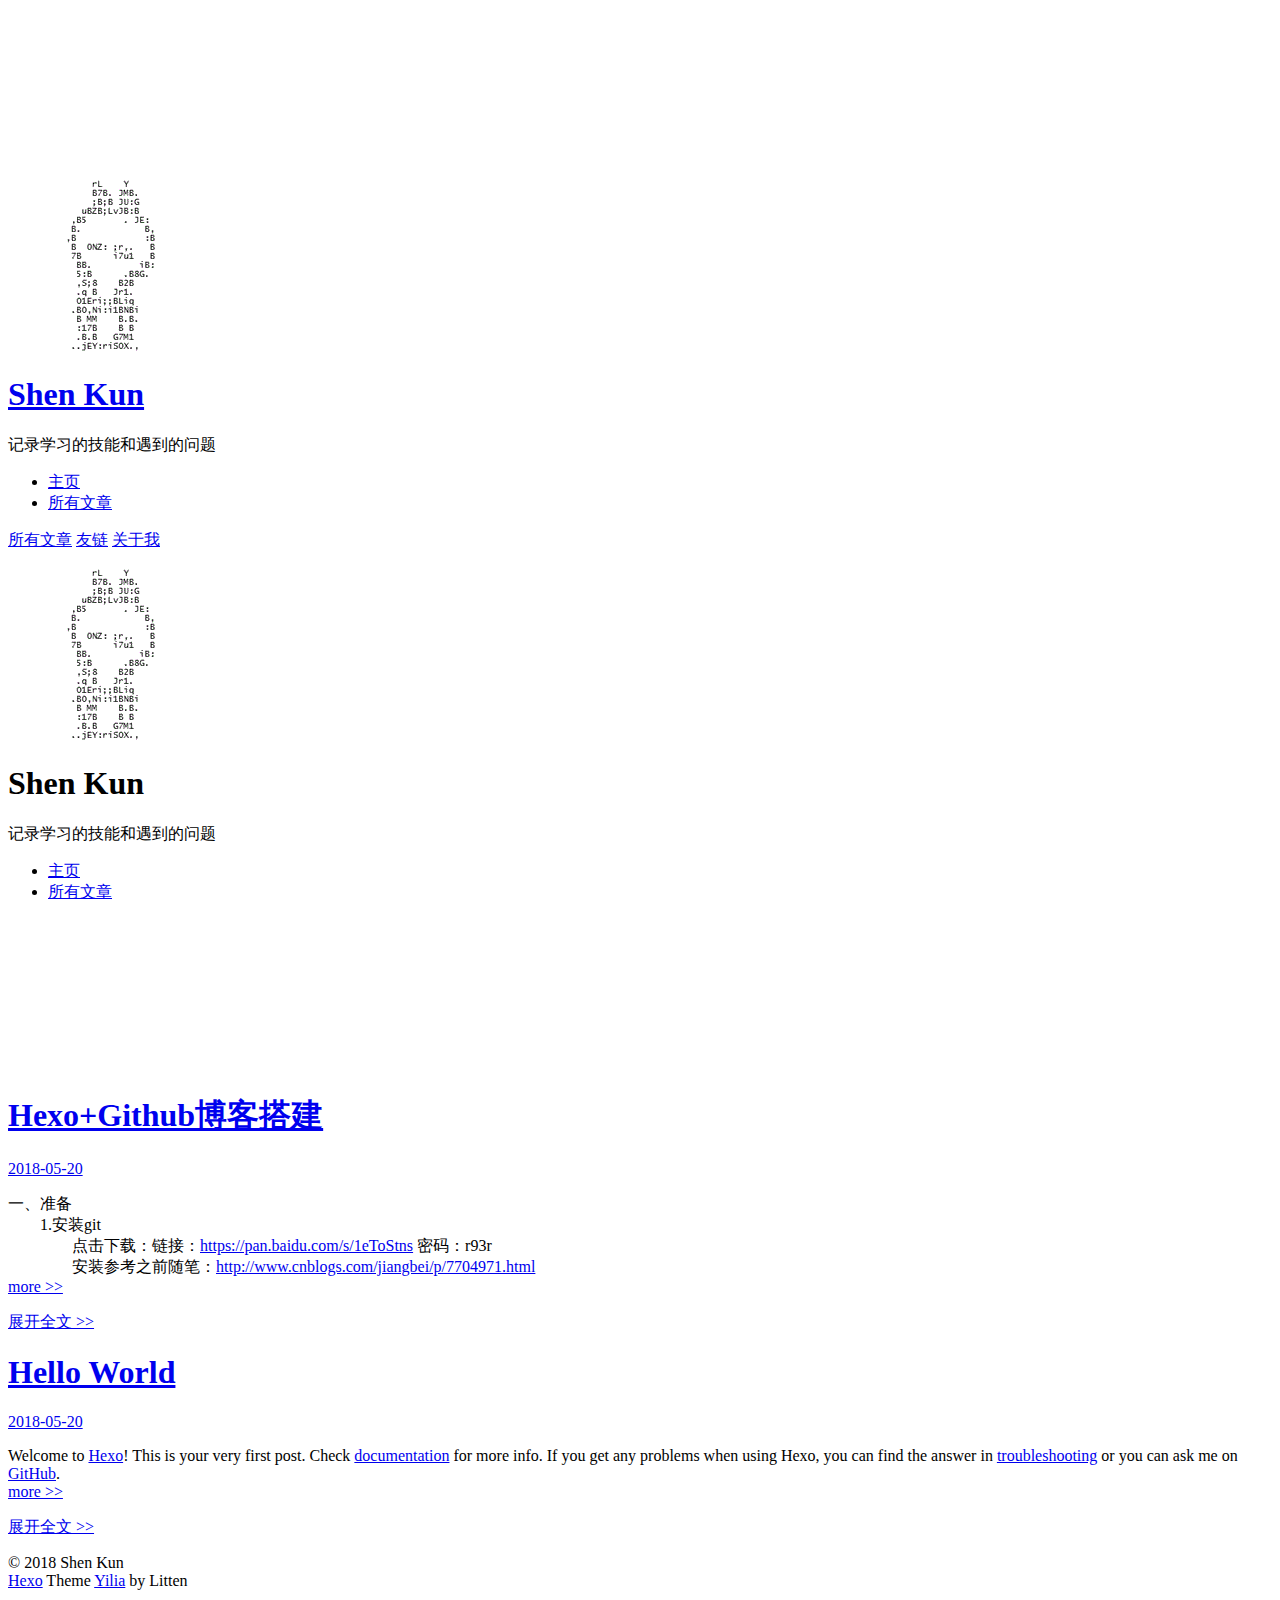
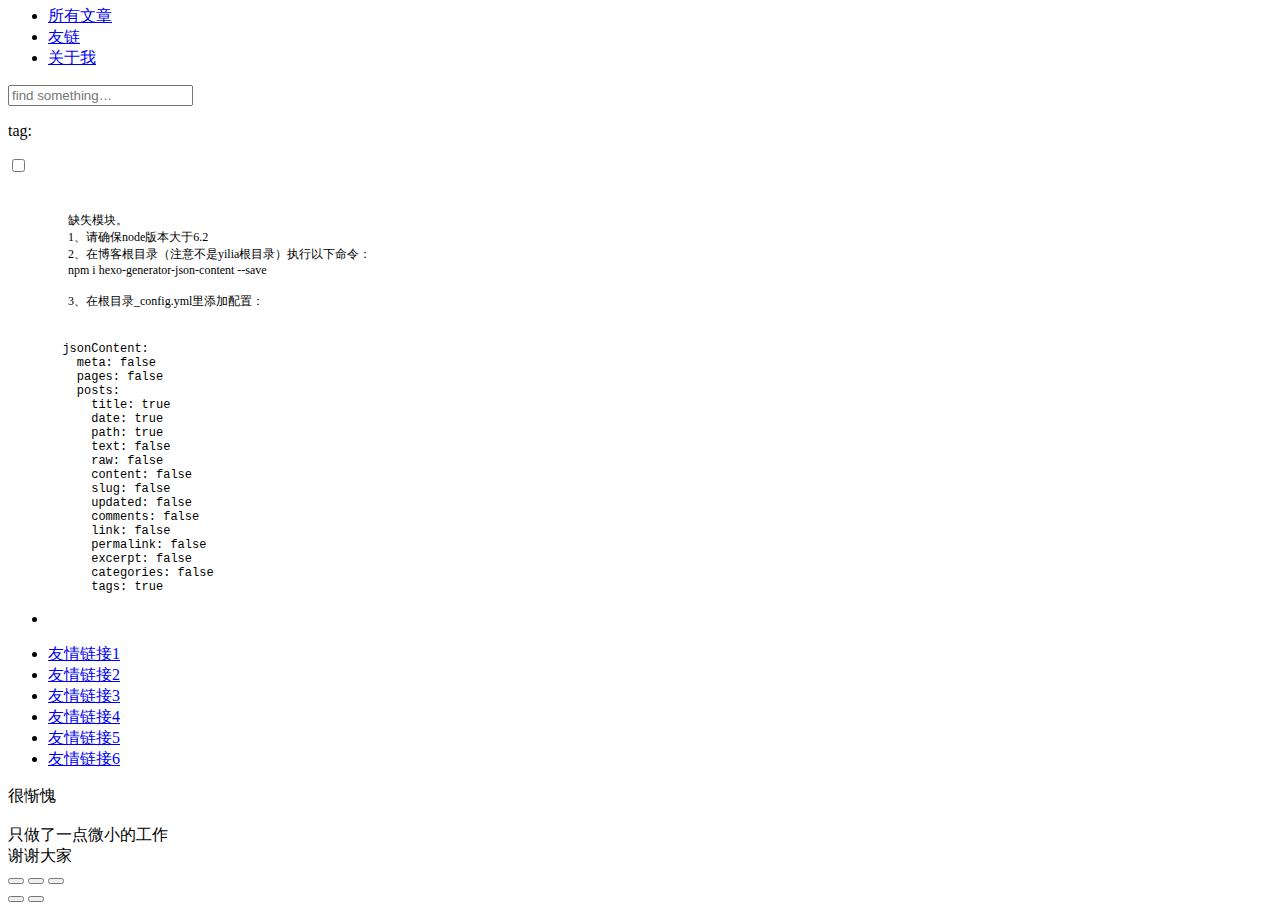
==== commit 78914d71: "Site updated: 2018-05-20 19:21:52" ====
--- a/index.html
+++ b/index.html
@@ -46,7 +46,7 @@
 <div class="intrude-less">
 	<header id="header" class="inner">
 		<a href="/blog/" class="profilepic">
-			<img src="" class="js-avatar">
+			<img src="img/strlen.gif" class="js-avatar">
 		</a>
 		<hgroup>
 		  <h1 class="header-author"><a href="/blog/">Shen Kun</a></h1>
@@ -58,7 +58,7 @@
 		<nav class="header-menu">
 			<ul>
 			
-				<li><a href="/blog/blog">主页</a></li>
+				<li><a href="/blog/">主页</a></li>
 	        
 				<li><a href="/blog/archives">所有文章</a></li>
 	        
@@ -106,7 +106,7 @@
 	<div class="intrude-less">
 		<header id="header" class="inner">
 			<div class="profilepic">
-				<img src="" class="js-avatar">
+				<img src="img/strlen.gif" class="js-avatar">
 			</div>
 			<hgroup>
 			  <h1 class="header-author js-header-author">Shen Kun</h1>
@@ -140,7 +140,7 @@
 				<ul style="width: 50%">
 				
 				
-					<li style="width: 50%"><a href="/blog/blog">主页</a></li>
+					<li style="width: 50%"><a href="/blog/">主页</a></li>
 		        
 					<li style="width: 50%"><a href="/blog/archives">所有文章</a></li>
 		        
@@ -159,28 +159,30 @@
           <div id="js-content" class="content-ll">
             
   
-    <article id="post-article-title" class="article article-type-post  article-index" itemscope itemprop="blogPost">
+    <article id="post-Hexo-Github博客搭建" class="article article-type-post  article-index" itemscope itemprop="blogPost">
   <div class="article-inner">
     
       <header class="article-header">
         
   
     <h1 itemprop="name">
-      <a class="article-title" href="/blog/2018/05/20/article-title/">article title</a>
+      <a class="article-title" href="/blog/2018/05/20/Hexo-Github博客搭建/">Hexo+Github博客搭建</a>
     </h1>
   
 
         
-        <a href="/blog/2018/05/20/article-title/" class="archive-article-date">
-  	<time datetime="2018-05-20T03:40:12.000Z" itemprop="datePublished"><i class="icon-calendar icon"></i>2018-05-20</time>
+        <a href="/blog/2018/05/20/Hexo-Github博客搭建/" class="archive-article-date">
+  	<time datetime="2018-05-20T10:49:14.000Z" itemprop="datePublished"><i class="icon-calendar icon"></i>2018-05-20</time>
 </a>
         
       </header>
     
     <div class="article-entry" itemprop="articleBody">
       
-        <p>test</p>
-
+        <p>一、准备<br>　　1.安装git<br>　　　　点击下载：链接：<a href="https://pan.baidu.com/s/1eToStns" target="_blank" rel="noopener">https://pan.baidu.com/s/1eToStns</a> 密码：r93r<br>　　　　安装参考之前随笔：<a href="http://www.cnblogs.com/jiangbei/p/7704971.html" target="_blank" rel="noopener">http://www.cnblogs.com/jiangbei/p/7704971.html</a><br>
+        
+          <a class="article-more-a" href="/blog/2018/05/20/Hexo-Github博客搭建/#more">more >></a>
+        
       
 
       
@@ -192,7 +194,7 @@
 
       
         <p class="article-more-link">
-          <a class="article-more-a" href="/blog/2018/05/20/article-title/">展开全文 >></a>
+          <a class="article-more-a" href="/blog/2018/05/20/Hexo-Github博客搭建/">展开全文 >></a>
         </p>
       
 
@@ -242,16 +244,10 @@
     
     <div class="article-entry" itemprop="articleBody">
       
-        <p>Welcome to <a href="https://hexo.io/" target="_blank" rel="noopener">Hexo</a>! This is your very first post. Check <a href="https://hexo.io/docs/" target="_blank" rel="noopener">documentation</a> for more info. If you get any problems when using Hexo, you can find the answer in <a href="https://hexo.io/docs/troubleshooting.html" target="_blank" rel="noopener">troubleshooting</a> or you can ask me on <a href="https://github.com/hexojs/hexo/issues" target="_blank" rel="noopener">GitHub</a>.</p>
-<h2 id="Quick-Start"><a href="#Quick-Start" class="headerlink" title="Quick Start"></a>Quick Start</h2><h3 id="Create-a-new-post"><a href="#Create-a-new-post" class="headerlink" title="Create a new post"></a>Create a new post</h3><figure class="highlight bash"><table><tr><td class="gutter"><pre><span class="line">1</span><br></pre></td><td class="code"><pre><span class="line">$ hexo new <span class="string">"My New Post"</span></span><br></pre></td></tr></table></figure>
-<p>More info: <a href="https://hexo.io/docs/writing.html" target="_blank" rel="noopener">Writing</a></p>
-<h3 id="Run-server"><a href="#Run-server" class="headerlink" title="Run server"></a>Run server</h3><figure class="highlight bash"><table><tr><td class="gutter"><pre><span class="line">1</span><br></pre></td><td class="code"><pre><span class="line">$ hexo server</span><br></pre></td></tr></table></figure>
-<p>More info: <a href="https://hexo.io/docs/server.html" target="_blank" rel="noopener">Server</a></p>
-<h3 id="Generate-static-files"><a href="#Generate-static-files" class="headerlink" title="Generate static files"></a>Generate static files</h3><figure class="highlight bash"><table><tr><td class="gutter"><pre><span class="line">1</span><br></pre></td><td class="code"><pre><span class="line">$ hexo generate</span><br></pre></td></tr></table></figure>
-<p>More info: <a href="https://hexo.io/docs/generating.html" target="_blank" rel="noopener">Generating</a></p>
-<h3 id="Deploy-to-remote-sites"><a href="#Deploy-to-remote-sites" class="headerlink" title="Deploy to remote sites"></a>Deploy to remote sites</h3><figure class="highlight bash"><table><tr><td class="gutter"><pre><span class="line">1</span><br></pre></td><td class="code"><pre><span class="line">$ hexo deploy</span><br></pre></td></tr></table></figure>
-<p>More info: <a href="https://hexo.io/docs/deployment.html" target="_blank" rel="noopener">Deployment</a></p>
-
+        <p>Welcome to <a href="https://hexo.io/" target="_blank" rel="noopener">Hexo</a>! This is your very first post. Check <a href="https://hexo.io/docs/" target="_blank" rel="noopener">documentation</a> for more info. If you get any problems when using Hexo, you can find the answer in <a href="https://hexo.io/docs/troubleshooting.html" target="_blank" rel="noopener">troubleshooting</a> or you can ask me on <a href="https://github.com/hexojs/hexo/issues" target="_blank" rel="noopener">GitHub</a>.<br>
+        
+          <a class="article-more-a" href="/blog/2018/05/20/hello-world/#more">more >></a>
+        
       
 
       
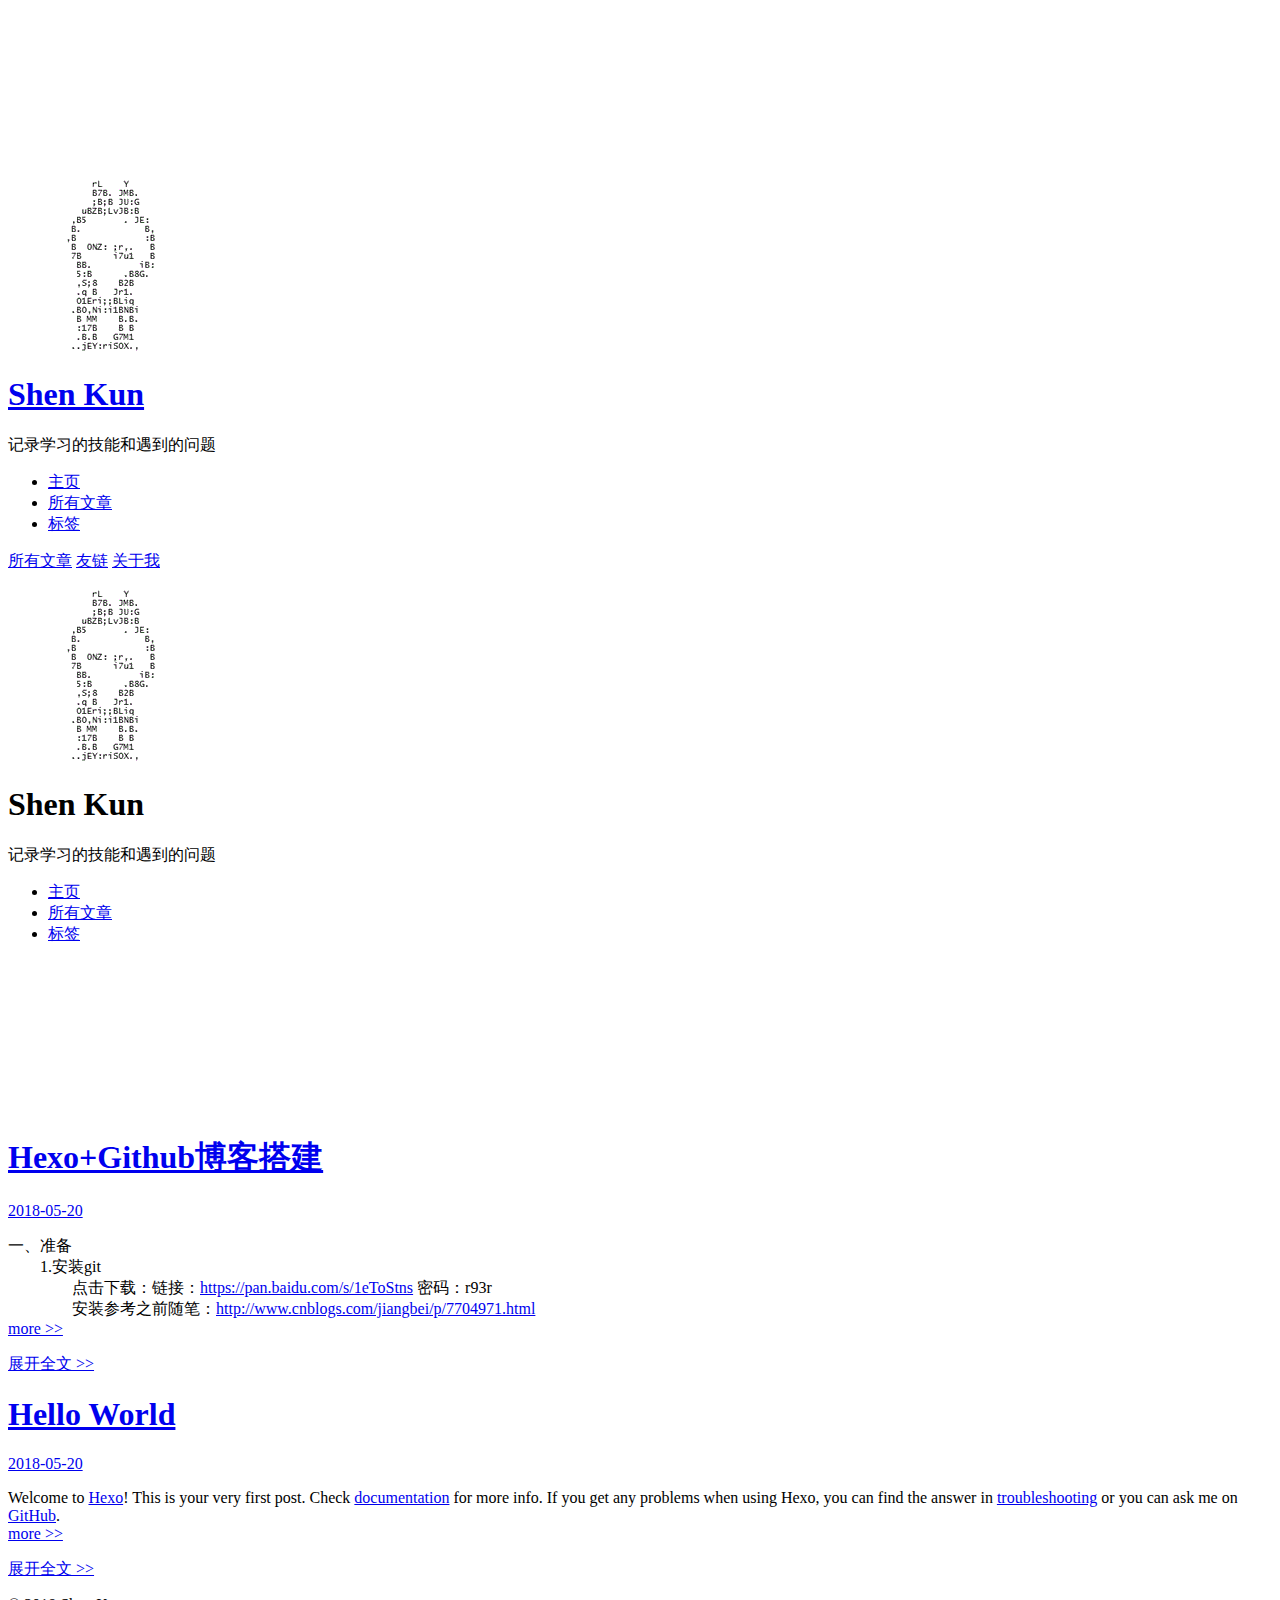
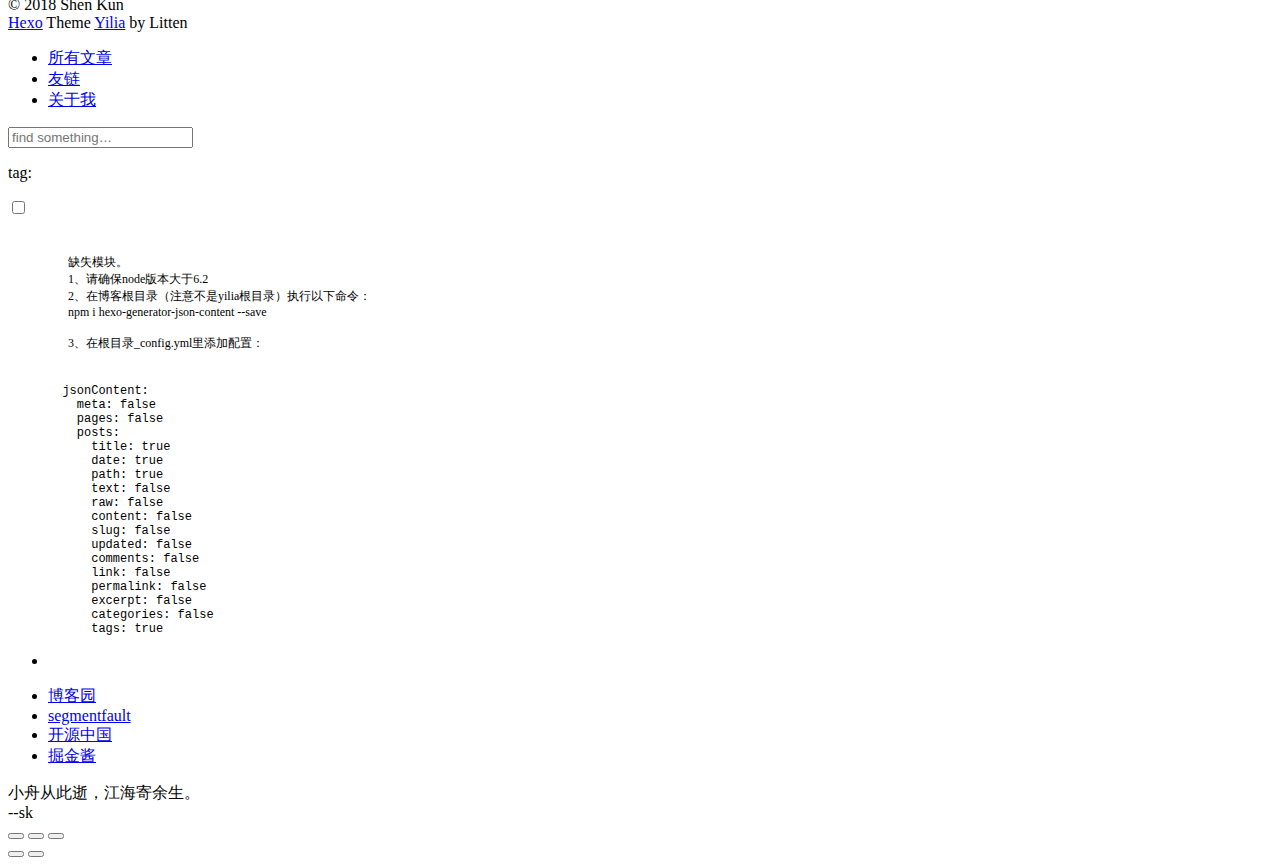
==== commit c801b785: "Site updated: 2018-05-20 21:45:09" ====
--- a/index.html
+++ b/index.html
@@ -61,6 +61,8 @@
 				<li><a href="/blog/">主页</a></li>
 	        
 				<li><a href="/blog/archives">所有文章</a></li>
+	        
+				<li><a href="/blog/tags">标签</a></li>
 	        
 			</ul>
 		</nav>
@@ -82,11 +84,7 @@
 		<nav class="header-nav">
 			<div class="social">
 				
-					<a class="github" target="_blank" href="https://github.com/nishuixingzhou" title="github"><i class="icon-github"></i></a>
-		        
-					<a class="weibo" target="_blank" href="http://weibo.com" title="weibo"><i class="icon-weibo"></i></a>
-		        
-					<a class="zhihu" target="_blank" href="#" title="zhihu"><i class="icon-zhihu"></i></a>
+					<a class="weixin" target="_blank" href="/blog/shenkun0826" title="weixin"><i class="icon-weixin"></i></a>
 		        
 					<a class="mail" target="_blank" href="/blog/1474077797@qq.com" title="mail"><i class="icon-mail"></i></a>
 		        
@@ -120,16 +118,14 @@
 			
 				
 			
+				
+			
 			
 			
 			<nav class="header-nav">
 				<div class="social">
 					
-						<a class="github" target="_blank" href="https://github.com/nishuixingzhou" title="github"><i class="icon-github"></i></a>
-			        
-						<a class="weibo" target="_blank" href="http://weibo.com" title="weibo"><i class="icon-weibo"></i></a>
-			        
-						<a class="zhihu" target="_blank" href="#" title="zhihu"><i class="icon-zhihu"></i></a>
+						<a class="weixin" target="_blank" href="/blog/shenkun0826" title="weixin"><i class="icon-weixin"></i></a>
 			        
 						<a class="mail" target="_blank" href="/blog/1474077797@qq.com" title="mail"><i class="icon-mail"></i></a>
 			        
@@ -137,12 +133,14 @@
 			</nav>
 
 			<nav class="header-menu js-header-menu">
-				<ul style="width: 50%">
+				<ul style="width: 70%">
 				
 				
-					<li style="width: 50%"><a href="/blog/">主页</a></li>
+					<li style="width: 33.333333333333336%"><a href="/blog/">主页</a></li>
 		        
-					<li style="width: 50%"><a href="/blog/archives">所有文章</a></li>
+					<li style="width: 33.333333333333336%"><a href="/blog/archives">所有文章</a></li>
+		        
+					<li style="width: 33.333333333333336%"><a href="/blog/tags">标签</a></li>
 		        
 				</ul>
 			</nav>
@@ -431,27 +429,19 @@
         <ul class="search-ul">
           
             <li class="search-li">
-              <a href="http://localhost:4000/" target="_blank" class="search-title"><i class="icon-quo-left icon"></i>友情链接1</a>
+              <a href="https://www.cnblogs.com/" target="_blank" class="search-title"><i class="icon-quo-left icon"></i>博客园</a>
             </li>
           
             <li class="search-li">
-              <a href="http://localhost:4000/" target="_blank" class="search-title"><i class="icon-quo-left icon"></i>友情链接2</a>
+              <a href="https://segmentfault.com/" target="_blank" class="search-title"><i class="icon-quo-left icon"></i>segmentfault</a>
             </li>
           
             <li class="search-li">
-              <a href="http://localhost:4000/" target="_blank" class="search-title"><i class="icon-quo-left icon"></i>友情链接3</a>
+              <a href="https://www.oschina.net/" target="_blank" class="search-title"><i class="icon-quo-left icon"></i>开源中国</a>
             </li>
           
             <li class="search-li">
-              <a href="http://localhost:4000/" target="_blank" class="search-title"><i class="icon-quo-left icon"></i>友情链接4</a>
-            </li>
-          
-            <li class="search-li">
-              <a href="http://localhost:4000/" target="_blank" class="search-title"><i class="icon-quo-left icon"></i>友情链接5</a>
-            </li>
-          
-            <li class="search-li">
-              <a href="http://localhost:4000/" target="_blank" class="search-title"><i class="icon-quo-left icon"></i>友情链接6</a>
+              <a href="http://e.xitu.io/" target="_blank" class="search-title"><i class="icon-quo-left icon"></i>掘金酱</a>
             </li>
           
         </ul>
@@ -462,7 +452,7 @@
     
     	<section class="tools-section tools-section-me" q-show="aboutme">
   	  	
-  	  		<div class="aboutme-wrap" id="js-aboutme">很惭愧&lt;br&gt;&lt;br&gt;只做了一点微小的工作&lt;br&gt;谢谢大家</div>
+  	  		<div class="aboutme-wrap" id="js-aboutme">小舟从此逝，江海寄余生。&lt;/br&gt;--sk</div>
   	  	
     	</section>
     
